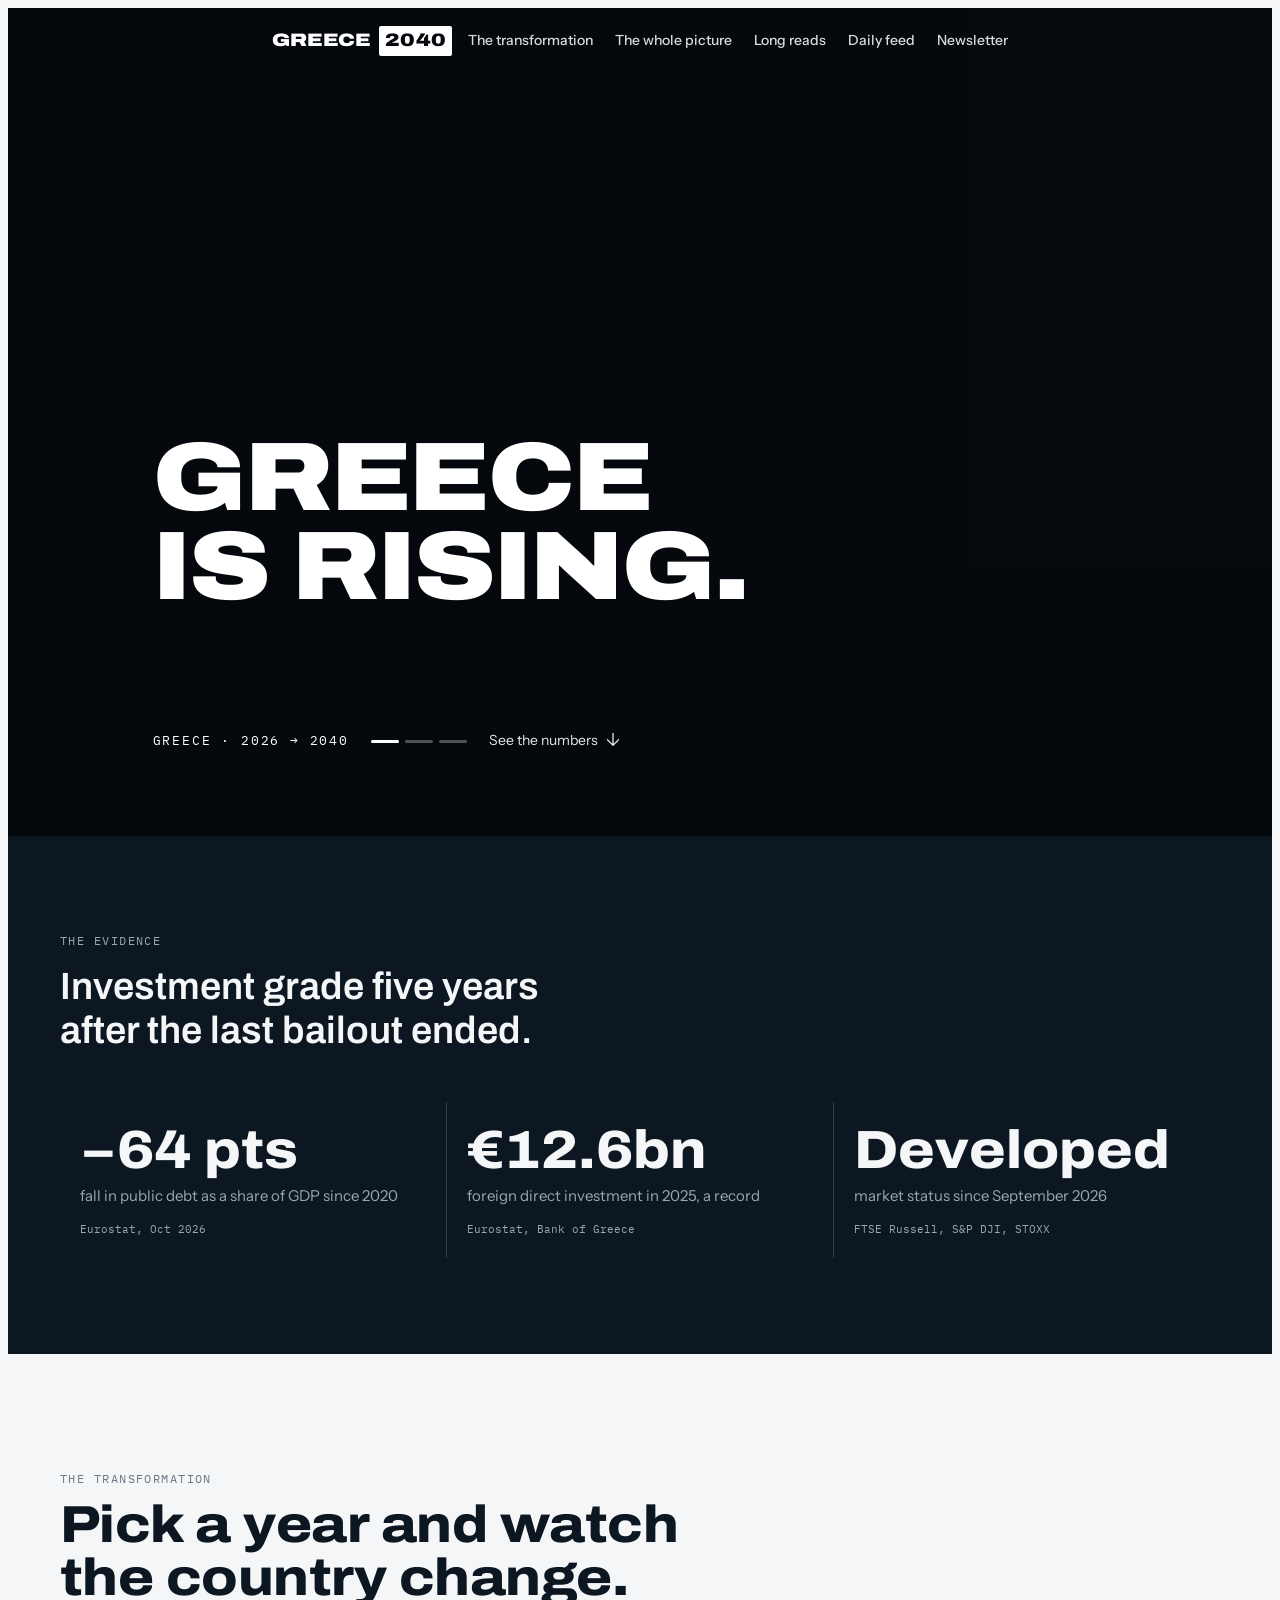
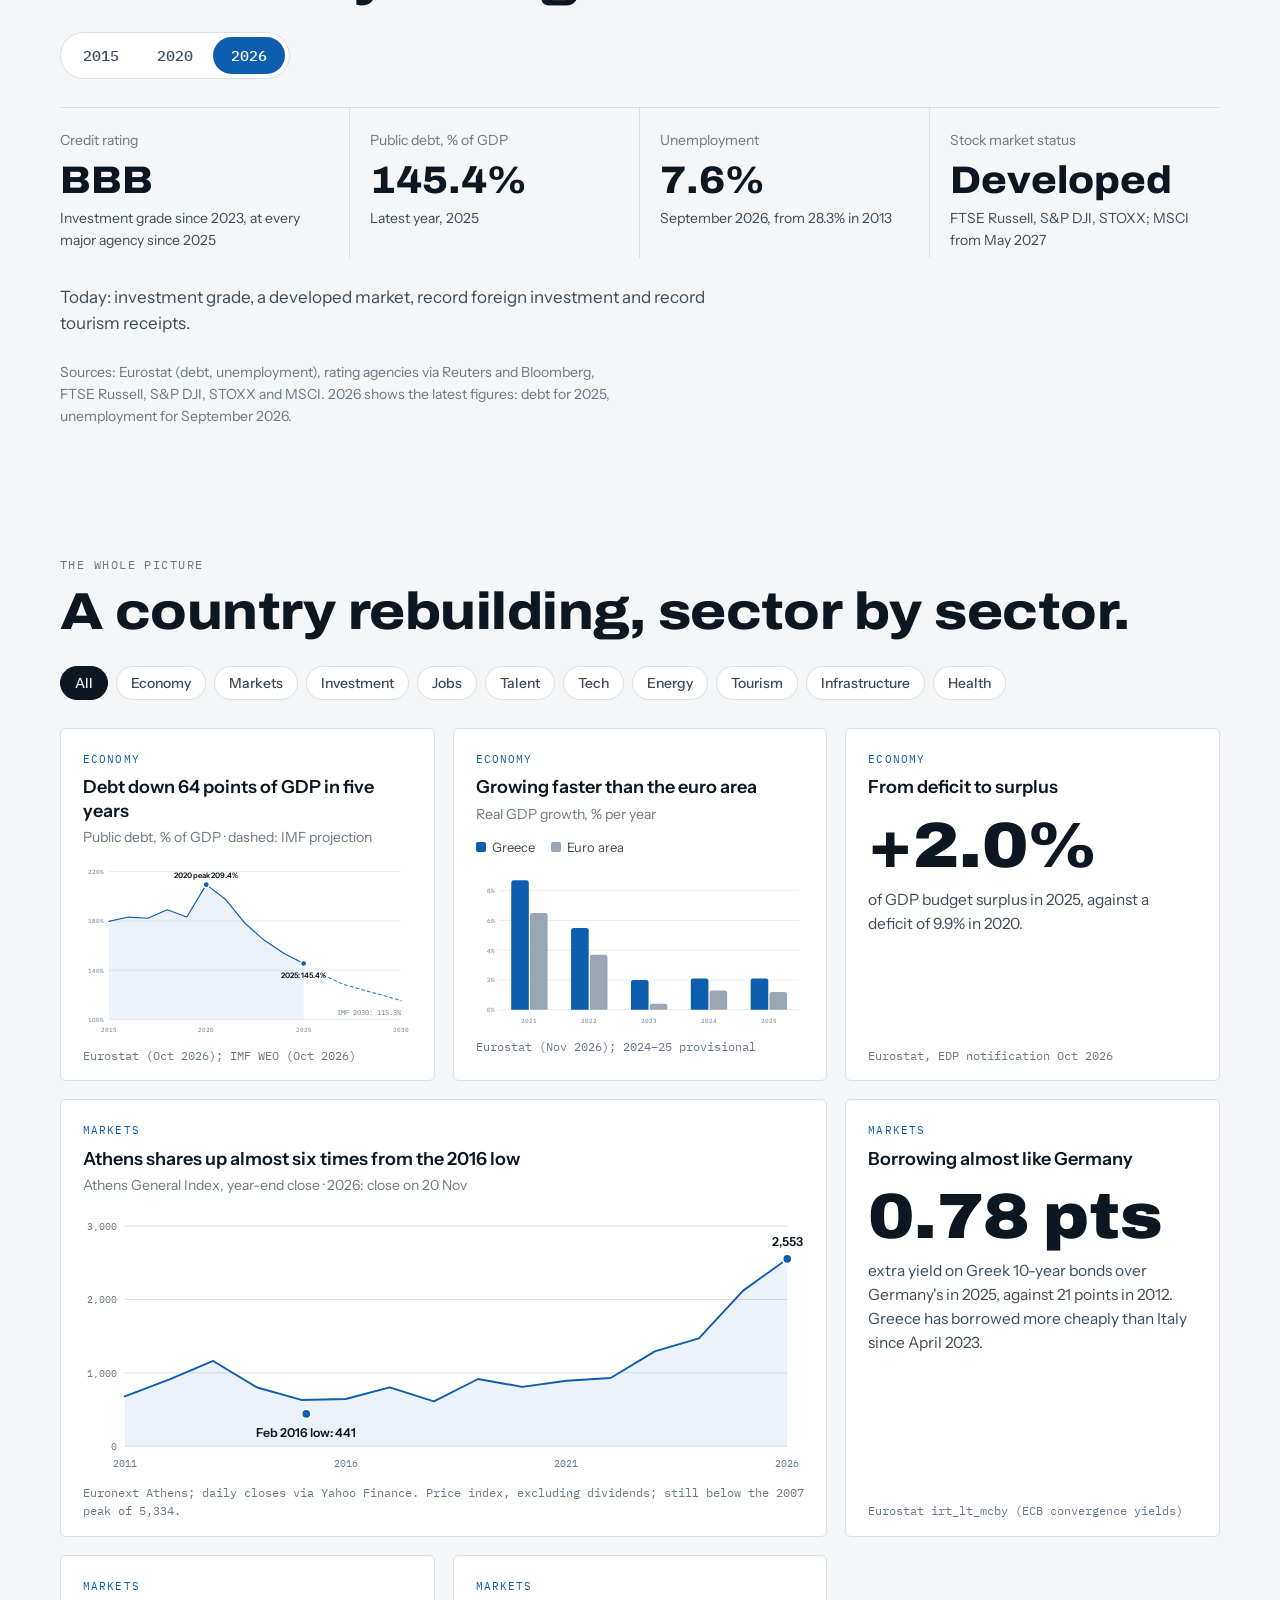
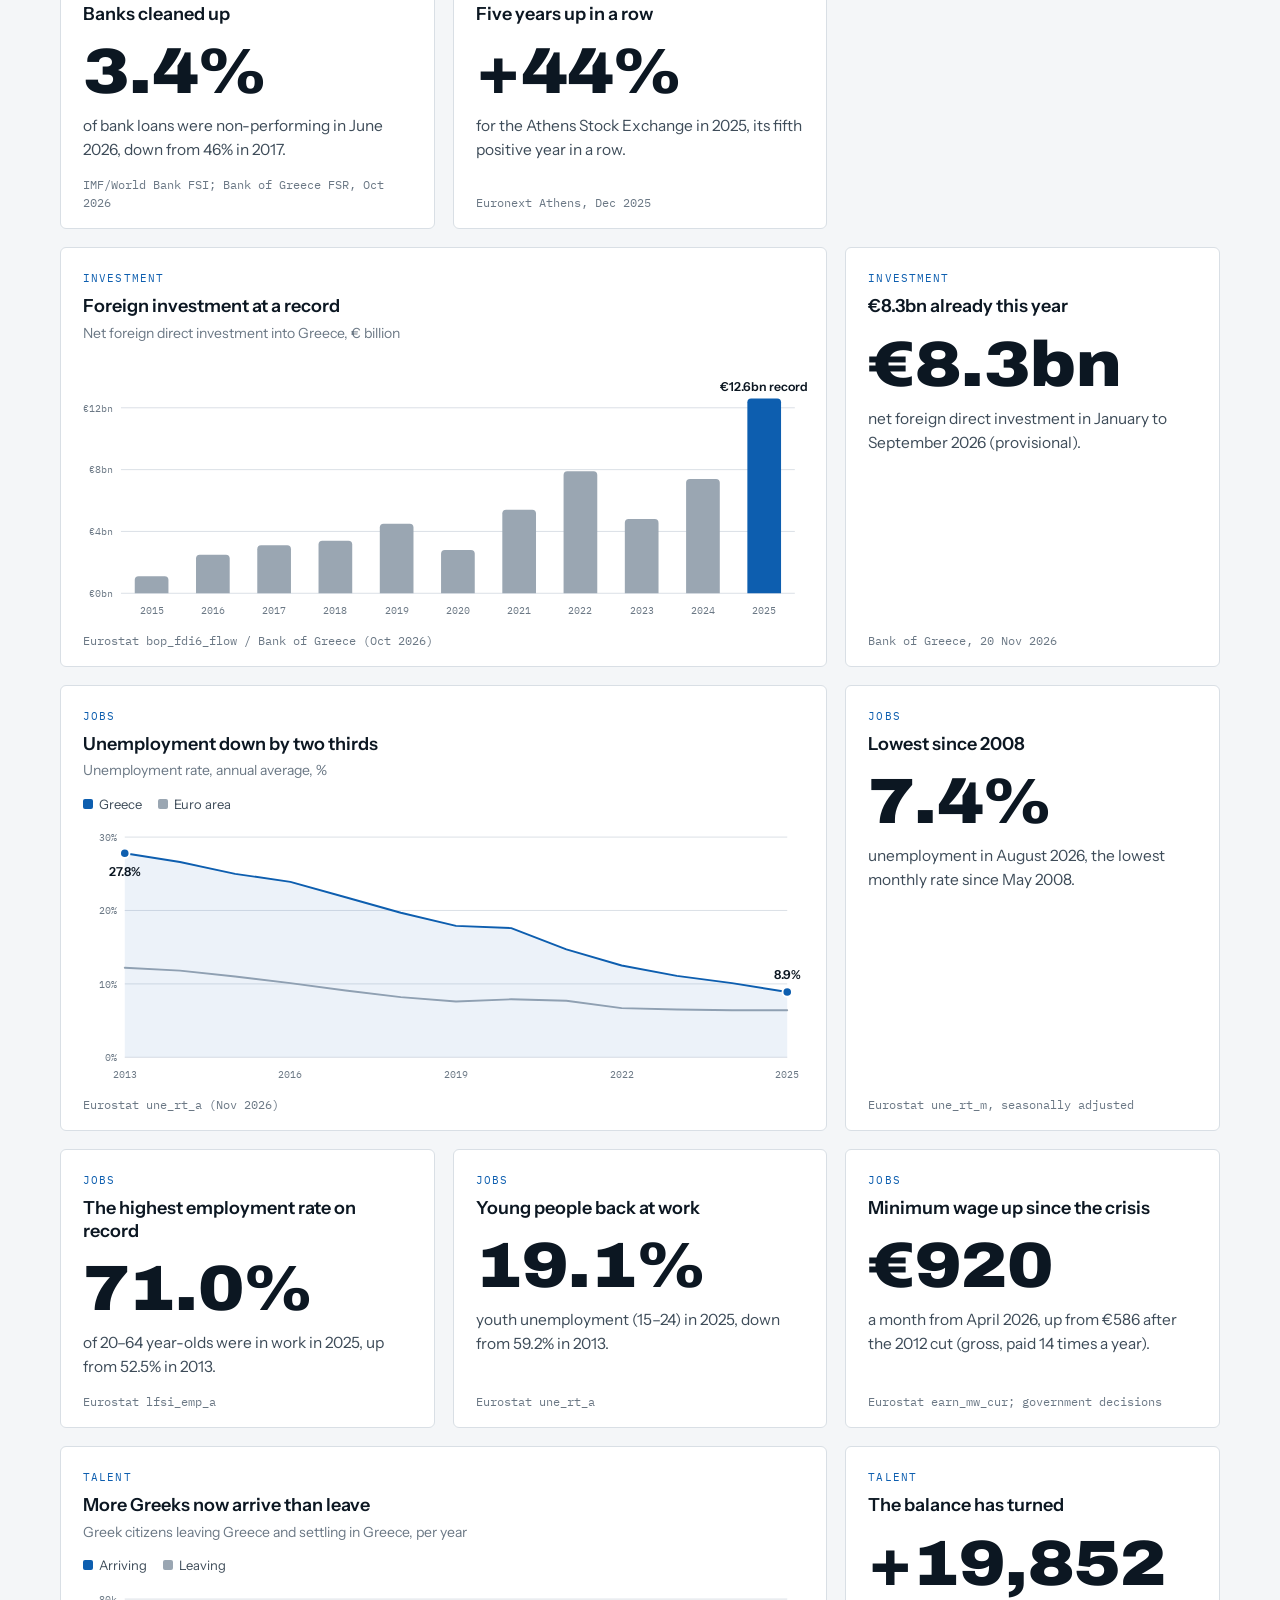
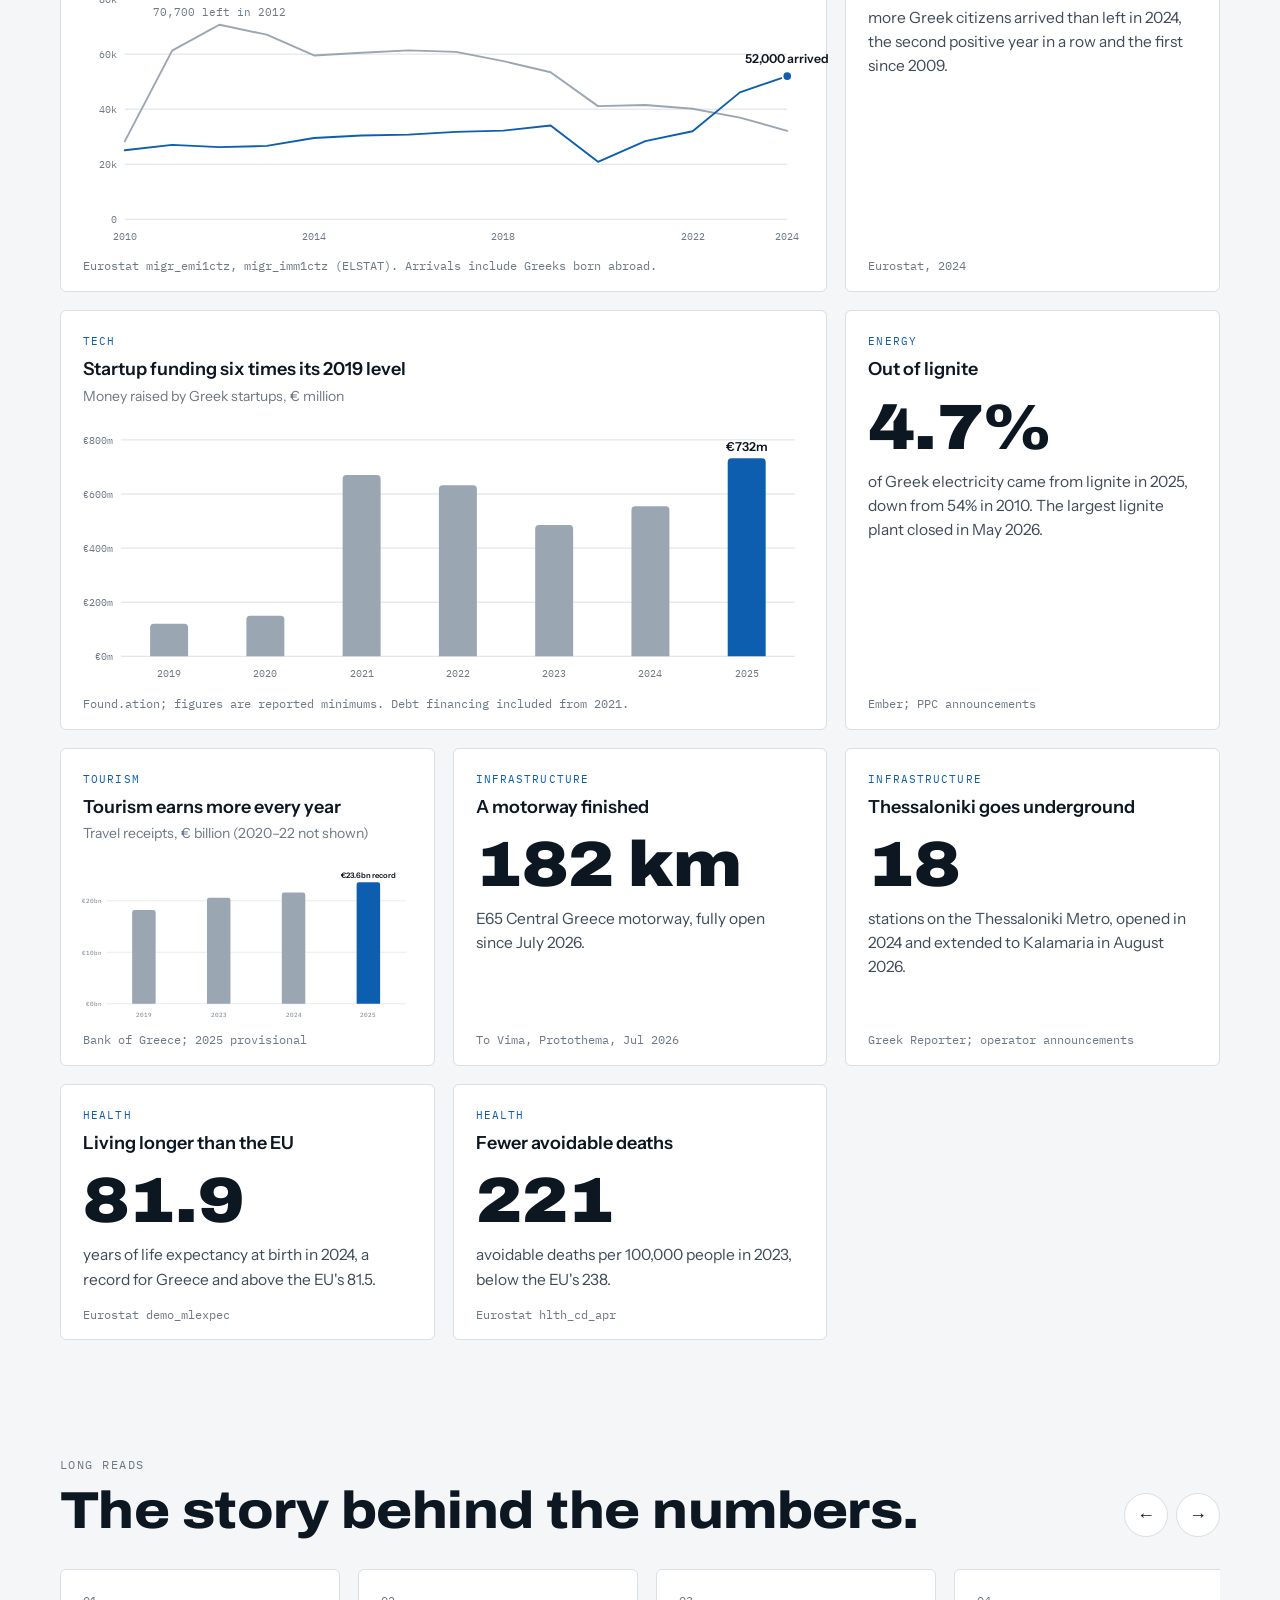
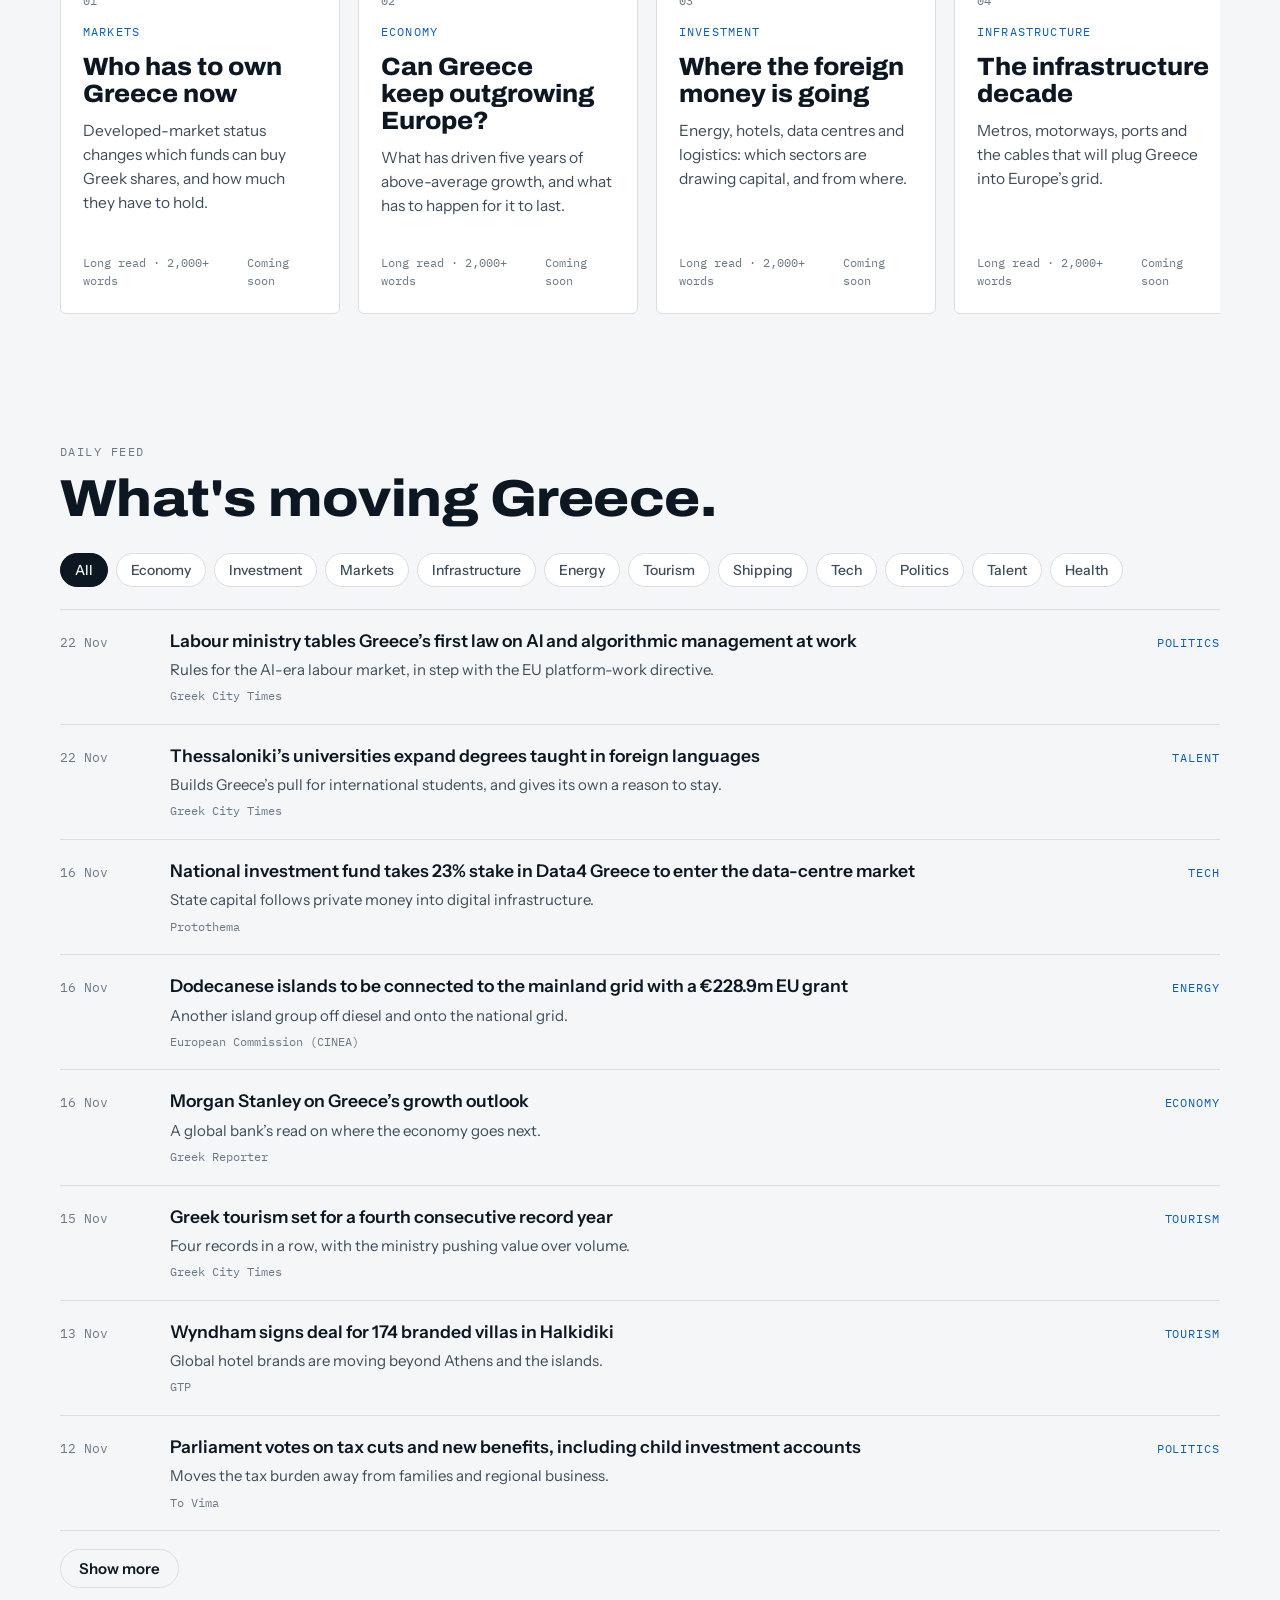
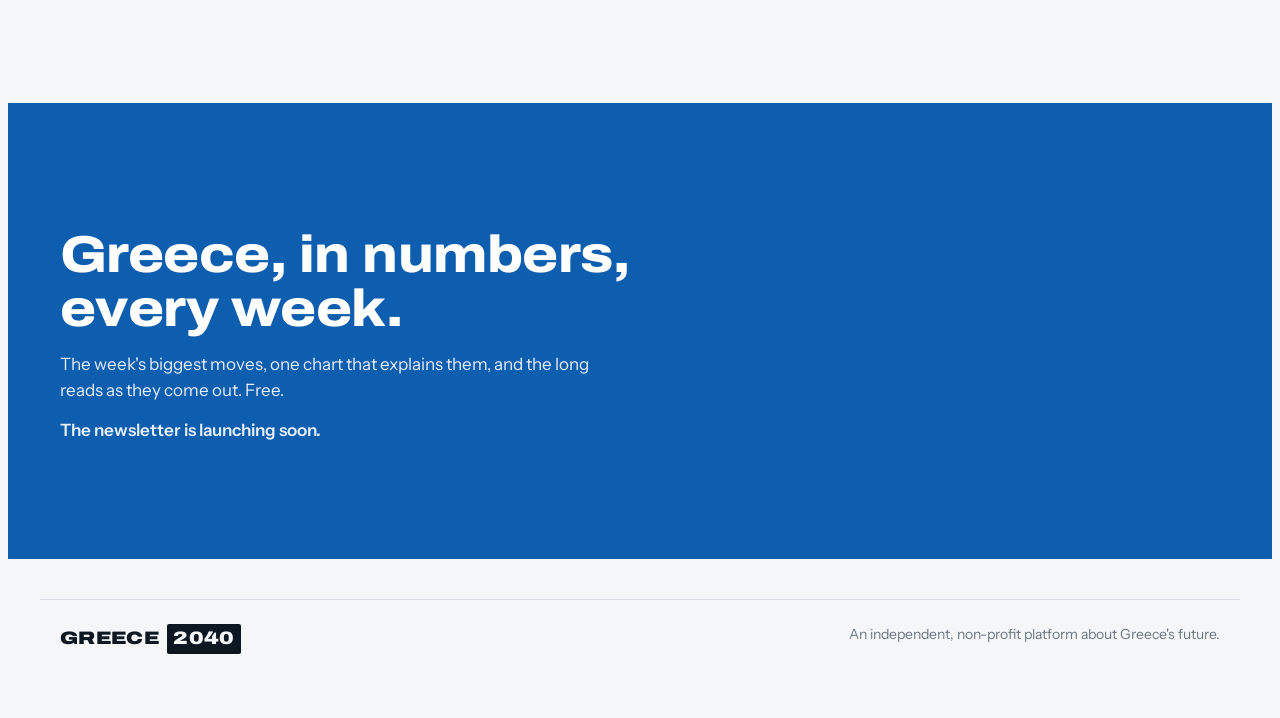
==== index.html @ 9b263b2e "Greece 2040 homepage Co-Authored-By: Claude Opus 5.5 <noreply@anthropic.com> Claude-Session: https:/" ====
<!doctype html>
<html lang="en">
<head>
<meta charset="utf-8">
<meta name="viewport" content="width=device-width, initial-scale=1, viewport-fit=cover">
<title>Greece 2040</title>
<meta name="description" content="Greece 2040 follows Greece's transformation with data: debt, growth, investment, markets, jobs, talent, tech and energy. Independent and non-profit.">
<meta property="og:title" content="Greece 2040">
<meta property="og:description" content="Greece's transformation, in numbers.">
<meta property="og:type" content="website">
<meta property="og:url" content="https://greece2040.com/">
<meta name="theme-color" content="#0C1722">
<link rel="icon" href="data:image/svg+xml,%3Csvg xmlns='http://www.w3.org/2000/svg' viewBox='0 0 64 64'%3E%3Crect width='64' height='64' rx='10' fill='%230D5EAF'/%3E%3Ctext x='32' y='44' font-family='Arial' font-weight='900' font-size='30' text-anchor='middle' fill='%23fff'%3EGR%3C/text%3E%3C/svg%3E">
<link rel="preconnect" href="https://fonts.googleapis.com">
<link rel="preconnect" href="https://fonts.gstatic.com" crossorigin>
<link rel="stylesheet" href="https://fonts.googleapis.com/css2?family=Archivo:wdth,wght@62..125,500..900&family=Instrument+Sans:wght@400;500;600&family=IBM+Plex+Mono:wght@400;500&display=swap">
</head>
<body>
<style>
/* Layout: full-bleed video statement, then the page cools down into data —
   each band gives a little more detail than the last (statement → rehook → then/now → charts → long reads → daily feed → sign-up). */
:root {
  --bg: #F4F6F8;          /* marble, cool */
  --surface: #FFFFFF;
  --ink: #0C1722;         /* night Aegean */
  --ink-2: #3E4C59;
  --muted: #6B7885;
  --rule: #D9DFE5;
  --accent: #0D5EAF;      /* the flag's blue */
  --accent-ink: #FFFFFF;
  --series-2: #9AA6B2;    /* euro area, neutral */
  --draft: #B4540A;
  --hero-ink: #FFFFFF;
  --f-display: "Archivo", "Arial Narrow", system-ui, sans-serif;
  --f-body: "Instrument Sans", system-ui, -apple-system, "Segoe UI", sans-serif;
  --f-mono: "IBM Plex Mono", ui-monospace, "SFMono-Regular", Menlo, monospace;
  --wrap: 1200px;
}
@media (prefers-color-scheme: dark) { :root:not([data-theme="light"]) {
  --bg: #0A121A; --surface: #111C26; --ink: #EEF2F5; --ink-2: #B9C3CC; --muted: #8592A0;
  --rule: #22303C; --accent: #5B9BFF; --accent-ink: #06101A; --series-2: #5D6B78; --draft: #F0A15C; color-scheme: dark; } }
:root[data-theme="dark"] {
  --bg: #0A121A; --surface: #111C26; --ink: #EEF2F5; --ink-2: #B9C3CC; --muted: #8592A0;
  --rule: #22303C; --accent: #5B9BFF; --accent-ink: #06101A; --series-2: #5D6B78; --draft: #F0A15C; color-scheme: dark; }

* { box-sizing: border-box; }
body { background: var(--bg); color: var(--ink); font-family: var(--f-body); font-size: 17px; line-height: 1.55; }
a { color: inherit; }
:focus-visible { outline: 2px solid var(--accent); outline-offset: 3px; }
.wrap { max-width: var(--wrap); margin: 0 auto; padding-left: max(20px, env(safe-area-inset-left, 0px)); padding-right: max(20px, env(safe-area-inset-right, 0px)); }
.eyebrow { font-family: var(--f-mono); font-size: 12px; letter-spacing: .12em; text-transform: uppercase; color: var(--muted); }
.draft { display: inline-block; font-family: var(--f-mono); font-size: 10.5px; letter-spacing: .08em; text-transform: uppercase; color: var(--draft); border: 1px solid currentColor; border-radius: 3px; padding: 1px 5px; vertical-align: middle; }
h2 { font-family: var(--f-display); font-stretch: 112%; font-weight: 800; font-size: clamp(30px, 4.4vw, 52px); line-height: 1.02; letter-spacing: -.01em; text-wrap: balance; margin: 10px 0 0; }
.lede { color: var(--ink-2); max-width: 62ch; font-size: 19px; margin: 18px 0 0; }
section { padding-block: clamp(64px, 9vw, 120px); }

/* ---------- Hero ---------- */
.hero { position: relative; min-height: min(92vh, 860px); display: flex; flex-direction: column; color: var(--hero-ink); background: #05090D; overflow: hidden; padding: 0; }
.hero video { position: absolute; inset: 0; width: 100%; height: 100%; object-fit: cover; }
.hero::after { content: ""; position: absolute; inset: 0; background: linear-gradient(90deg, rgba(4,8,12,.78) 0%, rgba(4,8,12,.45) 48%, rgba(4,8,12,.05) 80%), linear-gradient(0deg, rgba(4,8,12,.55), rgba(4,8,12,0) 40%); }
.topbar { position: relative; z-index: 2; display: flex; align-items: center; justify-content: space-between; gap: 16px; padding-block: max(18px, env(safe-area-inset-top, 0px)) 0; }
.mark { font-family: var(--f-display); font-weight: 900; font-stretch: 125%; font-size: 18px; letter-spacing: .02em; text-decoration: none; display: flex; align-items: baseline; gap: 8px; }
.mark b { font-weight: 900; padding: 1px 6px; background: #FFFFFF; color: #05090D; border-radius: 2px; }
.nav { display: flex; gap: 22px; font-size: 14px; font-weight: 500; }
.nav a { text-decoration: none; opacity: .85; }
.nav a:hover { opacity: 1; text-decoration: underline; text-underline-offset: 4px; }
.hero-body { position: relative; z-index: 2; margin-top: auto; padding-bottom: clamp(48px, 9vh, 96px); }
.statements { position: relative; display: grid; }
.statement { grid-area: 1 / 1; font-family: var(--f-display); font-weight: 900; font-stretch: 118%; text-transform: uppercase; font-size: clamp(42px, 7.6vw, 108px); line-height: .92; letter-spacing: -.015em; max-width: 13ch; text-wrap: balance; margin: 0; transition: opacity .6s ease, transform .6s ease; }
.statement[aria-hidden="true"] { opacity: 0; transform: translateY(14px); }
.hero-sub { margin: 26px 0 0; display: flex; flex-wrap: wrap; align-items: center; gap: 14px 22px; font-size: 16px; }
.hero-sub .year { font-family: var(--f-mono); font-size: 13px; letter-spacing: .14em; }
.progress { display: flex; gap: 6px; }
.progress i { width: 28px; height: 3px; background: rgba(255,255,255,.3); border-radius: 2px; overflow: hidden; position: relative; }
.progress i.on::after { content: ""; position: absolute; inset: 0; background: #fff; transform-origin: left; animation: fill var(--slide, 6.7s) linear forwards; }
@keyframes fill { from { transform: scaleX(0); } to { transform: scaleX(1); } }
.scroll-cue { color: #fff; font-size: 14px; text-decoration: none; display: inline-flex; gap: 8px; align-items: center; opacity: .9; }
.scroll-cue::after { content: "↓"; font-size: 18px; }

/* ---------- Rehook ---------- */
.rehook { background: var(--ink); color: var(--bg); padding-block: clamp(56px, 8vw, 96px); }
.rehook .eyebrow { color: var(--series-2); }
.rehook p.big { font-family: var(--f-display); font-stretch: 100%; font-weight: 600; font-size: clamp(24px, 3.2vw, 38px); line-height: 1.18; max-width: 30ch; margin: 14px 0 0; text-wrap: balance; }
.stats { display: grid; grid-template-columns: repeat(3, minmax(0, 1fr)); gap: 1px; background: color-mix(in srgb, var(--bg) 18%, transparent); margin-top: 48px; border-radius: 4px; overflow: hidden; }
.stat { background: var(--ink); padding: 22px 20px 20px; display: flex; flex-direction: column; gap: 6px; min-width: 0; }
.stat .n { font-family: var(--f-display); font-weight: 800; font-stretch: 110%; font-size: clamp(34px, 4.2vw, 56px); line-height: 1; font-variant-numeric: tabular-nums; }
.stat .l { color: var(--series-2); font-size: 15px; }
.stat .src { font-family: var(--f-mono); font-size: 11px; color: var(--series-2); margin-top: auto; padding-top: 8px; }

/* ---------- Then / now / 2040 ---------- */
.era-switch { display: inline-flex; margin-top: 28px; border: 1px solid var(--rule); border-radius: 999px; padding: 4px; background: var(--surface); gap: 2px; }
.era-switch button { font: 500 15px var(--f-mono); color: var(--ink-2); background: none; border: 0; padding: 9px 18px; border-radius: 999px; cursor: pointer; }
.era-switch button[aria-pressed="true"] { background: var(--accent); color: var(--accent-ink); }
.era-grid { display: grid; grid-template-columns: repeat(4, minmax(0, 1fr)); gap: 0; margin-top: 28px; border-top: 1px solid var(--rule); }
.era-cell { padding: 22px 20px 6px 0; border-right: 1px solid var(--rule); min-width: 0; }
.era-cell + .era-cell { padding-left: 20px; }
.era-cell:last-child { border-right: 0; }
.era-cell .k { font-size: 14px; color: var(--muted); }
.era-cell .v { font-family: var(--f-display); font-weight: 800; font-stretch: 108%; font-size: clamp(26px, 3vw, 40px); line-height: 1.05; margin-top: 8px; font-variant-numeric: tabular-nums; transition: opacity .25s; }
.era-cell .note { font-size: 14px; color: var(--ink-2); margin-top: 8px; }
.era-caption { margin-top: 26px; color: var(--ink-2); max-width: 62ch; }

/* ---------- Charts ---------- */
.charts { display: grid; grid-template-columns: repeat(2, minmax(0, 1fr)); gap: 24px; margin-top: 40px; }
.chart { background: var(--surface); border: 1px solid var(--rule); border-radius: 6px; padding: 22px 22px 16px; min-width: 0; position: relative; }
.chart h3 { font-family: var(--f-body); font-weight: 600; font-size: 18px; margin: 0; line-height: 1.3; }
.chart .sub { color: var(--muted); font-size: 14px; margin: 4px 0 12px; }
.chart svg { display: block; width: 100%; height: auto; overflow: visible; }
.chart .foot { display: flex; justify-content: space-between; gap: 12px; flex-wrap: wrap; font-family: var(--f-mono); font-size: 11.5px; color: var(--muted); margin-top: 10px; }
.legend { display: flex; gap: 16px; font-size: 13px; color: var(--ink-2); margin-bottom: 6px; flex-wrap: wrap; }
.legend span { display: inline-flex; align-items: center; gap: 6px; }
.legend i { width: 10px; height: 10px; border-radius: 2px; display: inline-block; }
.axis text { fill: var(--muted); font: 11px var(--f-mono); }
.grid line { stroke: var(--rule); stroke-width: 1; }
.tip { position: absolute; pointer-events: none; background: var(--ink); color: var(--bg); font: 12.5px var(--f-mono); padding: 6px 9px; border-radius: 4px; white-space: nowrap; transform: translate(-50%, -120%); }

/* ---------- Long reads carousel ---------- */
.rail-head { display: flex; align-items: end; justify-content: space-between; gap: 20px; flex-wrap: wrap; }
.rail-btns { display: flex; gap: 8px; }
.rail-btns button { width: 44px; height: 44px; border-radius: 50%; border: 1px solid var(--rule); background: var(--surface); color: var(--ink); font-size: 18px; cursor: pointer; }
.rail { display: grid; grid-auto-flow: column; grid-auto-columns: minmax(280px, 360px); gap: 18px; overflow-x: auto; scroll-snap-type: x mandatory; margin-top: 32px; padding-bottom: 14px; scrollbar-width: thin; }
.read { scroll-snap-align: start; background: var(--surface); border: 1px solid var(--rule); border-radius: 6px; padding: 22px; display: flex; flex-direction: column; gap: 12px; min-height: 300px; text-decoration: none; min-width: 0; }
.read:hover { border-color: var(--accent); }
.read .tag { font-family: var(--f-mono); font-size: 11.5px; letter-spacing: .1em; text-transform: uppercase; color: var(--accent); }
.read h3 { font-family: var(--f-display); font-stretch: 104%; font-weight: 800; font-size: 25px; line-height: 1.08; margin: 0; text-wrap: balance; }
.read p { color: var(--ink-2); font-size: 15.5px; margin: 0; }
.read .meta { margin-top: auto; font-family: var(--f-mono); font-size: 12px; color: var(--muted); display: flex; justify-content: space-between; gap: 10px; }
.read .big { font-family: var(--f-display); font-weight: 900; font-stretch: 112%; font-size: 44px; line-height: 1; color: var(--ink); }

/* ---------- Feed ---------- */
.feed-wrap { display: grid; grid-template-columns: minmax(0, 1fr); gap: 0; }
.chips { display: flex; flex-wrap: wrap; gap: 8px; margin-top: 28px; }
.chips button { font: 500 14px var(--f-body); color: var(--ink-2); background: var(--surface); border: 1px solid var(--rule); padding: 7px 14px; border-radius: 999px; cursor: pointer; }
.chips button[aria-pressed="true"] { background: var(--ink); color: var(--bg); border-color: var(--ink); }
.feed { list-style: none; padding: 0; margin: 22px 0 0; border-top: 1px solid var(--rule); }
.feed li { display: grid; grid-template-columns: 92px minmax(0, 1fr) auto; gap: 18px; align-items: baseline; padding: 18px 0; border-bottom: 1px solid var(--rule); }
.feed time { font-family: var(--f-mono); font-size: 12.5px; color: var(--muted); }
.feed a { font-weight: 600; font-size: 17.5px; text-decoration: none; line-height: 1.35; }
.feed a:hover { text-decoration: underline; text-underline-offset: 3px; }
.feed .why { display: block; color: var(--ink-2); font-size: 15px; margin-top: 4px; font-weight: 400; }
.feed .cat { font-family: var(--f-mono); font-size: 11.5px; letter-spacing: .08em; text-transform: uppercase; color: var(--accent); white-space: nowrap; }
.feed .src { font-family: var(--f-mono); font-size: 12px; color: var(--muted); display: block; margin-top: 6px; }

/* ---------- Sign-up ---------- */
.signup { background: var(--accent); color: var(--accent-ink); }
.signup h2 { max-width: 18ch; }
.signup p { max-width: 52ch; margin: 16px 0 0; opacity: .9; }
.signup form { display: flex; gap: 10px; flex-wrap: wrap; margin-top: 28px; max-width: 560px; }
.signup input { flex: 1 1 240px; min-width: 0; font: 16px var(--f-body); padding: 14px 16px; border-radius: 4px; border: 0; background: var(--surface); color: var(--ink); }
.signup button { font: 600 16px var(--f-body); padding: 14px 22px; border-radius: 4px; border: 0; background: var(--ink); color: var(--bg); cursor: pointer; }
.signup .ok { margin-top: 14px; font-weight: 600; }

footer { padding-block: 40px 56px; color: var(--muted); font-size: 14px; }
footer .row { display: flex; justify-content: space-between; gap: 20px; flex-wrap: wrap; border-top: 1px solid var(--rule); padding-top: 24px; }

@media (max-width: 860px) {
  .nav { display: none; }
  .stats { grid-template-columns: minmax(0, 1fr); }
  .era-grid { grid-template-columns: repeat(2, minmax(0, 1fr)); }
  .era-cell { padding: 18px 14px 14px 0 !important; border-right: 0; border-bottom: 1px solid var(--rule); }
  .era-cell:nth-child(odd) { border-right: 1px solid var(--rule); }
  .era-cell:nth-child(even) { padding-left: 14px !important; }
  .charts { grid-template-columns: minmax(0, 1fr); }
  .feed li { grid-template-columns: minmax(0, 1fr); gap: 6px; }
  .hero::after { background: linear-gradient(0deg, rgba(4,8,12,.85) 0%, rgba(4,8,12,.35) 60%, rgba(4,8,12,.2) 100%); }
}
@media (prefers-reduced-motion: reduce) {
  .statement { transition: none; }
  .progress i.on::after { animation: none; transform: none; }
}
</style>

<style>
/* v3 additions: dashboard of charts and stat boxes, filtered by bucket */
.dash { display: grid; grid-template-columns: repeat(3, minmax(0, 1fr)); gap: 18px; margin-top: 28px; }
.dash .chart { margin: 0; }
.dash .chart.wide { grid-column: span 2; }
.dash .chart[hidden] { display: none; }
.chart .cat { font-family: var(--f-mono); font-size: 11px; letter-spacing: .1em; text-transform: uppercase; color: var(--accent); margin-bottom: 8px; display: block; }
.kpi { display: flex; flex-direction: column; }
.kpi .kpi-n { font-family: var(--f-display); font-weight: 900; font-stretch: 110%; font-size: clamp(44px, 5vw, 64px); line-height: 1; margin: 14px 0 10px; font-variant-numeric: tabular-nums; }
.kpi p { color: var(--ink-2); font-size: 15.5px; margin: 0; }
.kpi .foot { margin-top: auto; padding-top: 14px; }
.read .num { font-family: var(--f-mono); font-size: 12px; color: var(--muted); }
.more { margin-top: 18px; font: 600 15px var(--f-body); background: none; border: 1px solid var(--rule); color: var(--ink); border-radius: 999px; padding: 9px 18px; cursor: pointer; }
.empty { padding: 22px 0; color: var(--muted); border-bottom: 1px solid var(--rule); }
@media (max-width: 1000px) { .dash { grid-template-columns: repeat(2, minmax(0, 1fr)); } }
@media (max-width: 680px) { .dash { grid-template-columns: minmax(0, 1fr); } .dash .chart.wide { grid-column: auto; } }
</style>

<!-- ============ HERO ============ -->
<header class="hero" id="top">
  <video id="heroVideo" autoplay muted loop playsinline preload="auto" aria-hidden="true"></video>
  <div class="wrap topbar">
    <a class="mark" href="#top" aria-label="Greece 2040 home">GREECE <b>2040</b></a>
    <nav class="nav" aria-label="Sections">
      <a href="#numbers">The transformation</a>
      <a href="#picture">The whole picture</a>
      <a href="#reads">Long reads</a>
      <a href="#feed">Daily feed</a>
      <a href="#signup">Newsletter</a>
    </nav>
  </div>
  <div class="wrap hero-body">
    <div class="statements" id="statements" aria-live="polite">
      <h1 class="statement">Greece is rising.</h1>
      <p class="statement" aria-hidden="true">Athens. The next global capital.</p>
      <p class="statement" aria-hidden="true">This is Greece's decade.</p>
    </div>
    <div class="hero-sub">
      <span class="year">GREECE · 2026 → 2040</span>
      <span class="progress" id="progress" aria-hidden="true"><i class="on"></i><i></i><i></i></span>
      <a class="scroll-cue" href="#rehook">See the numbers</a>
    </div>
  </div>
</header>

<!-- ============ REHOOK ============ -->
<section class="rehook" id="rehook">
  <div class="wrap">
    <div class="eyebrow">The evidence</div>
    <p class="big">Investment grade five years after the last bailout ended.</p>
    <div class="stats">
      <div class="stat"><span class="n">−64 pts</span><span class="l">fall in public debt as a share of GDP since 2020</span><span class="src">Eurostat, Oct 2026</span></div>
      <div class="stat"><span class="n">€12.6bn</span><span class="l">foreign direct investment in 2025, a record</span><span class="src">Eurostat, Bank of Greece</span></div>
      <div class="stat"><span class="n">Developed</span><span class="l">market status since September 2026</span><span class="src">FTSE Russell, S&amp;P DJI, STOXX</span></div>
    </div>
  </div>
</section>

<!-- ============ THE TRANSFORMATION ============ -->
<section id="numbers">
  <div class="wrap">
    <div class="eyebrow">The transformation</div>
    <h2>Pick a year and watch the country change.</h2>
    <div class="era-switch" role="group" aria-label="Choose a year">
      <button type="button" data-era="2015" aria-pressed="false">2015</button>
      <button type="button" data-era="2020" aria-pressed="false">2020</button>
      <button type="button" data-era="2026" aria-pressed="true">2026</button>
    </div>
    <div class="era-grid" id="eraGrid">
      <div class="era-cell"><div class="k">Credit rating</div><div class="v" data-k="rating"></div><div class="note" data-n="rating"></div></div>
      <div class="era-cell"><div class="k">Public debt, % of GDP</div><div class="v" data-k="debt"></div><div class="note" data-n="debt"></div></div>
      <div class="era-cell"><div class="k">Unemployment</div><div class="v" data-k="jobs"></div><div class="note" data-n="jobs"></div></div>
      <div class="era-cell"><div class="k">Stock market status</div><div class="v" data-k="market"></div><div class="note" data-n="market"></div></div>
    </div>
    <p class="era-caption" id="eraCaption"></p>
    <p class="era-caption" style="font-size:14px;color:var(--muted)">Sources: Eurostat (debt, unemployment), rating agencies via Reuters and Bloomberg, FTSE Russell, S&amp;P DJI, STOXX and MSCI. 2026 shows the latest figures: debt for 2025, unemployment for September 2026.</p>
  </div>
</section>

<!-- ============ THE WHOLE PICTURE ============ -->
<section id="picture" style="padding-top:0">
  <div class="wrap">
    <div class="eyebrow">The whole picture</div>
    <h2>A country rebuilding, sector by sector.</h2>
    <div class="chips" id="dashChips" role="group" aria-label="Filter the charts"></div>
    <div class="dash" id="dash">

      <figure class="chart" data-cat="Economy" id="debtChart">
        <span class="cat">Economy</span>
        <h3>Debt down 64 points of GDP in five years</h3>
        <p class="sub">Public debt, % of GDP · dashed: IMF projection</p>
        <svg viewBox="0 0 560 300" role="img" aria-label="Line chart of Greek public debt, 2015 to 2025, with the IMF projection to 2030"></svg>
        <div class="foot"><span>Eurostat (Oct 2026); IMF WEO (Oct 2026)</span></div>
      </figure>

      <figure class="chart" data-cat="Economy" id="growthChart">
        <span class="cat">Economy</span>
        <h3>Growing faster than the euro area</h3>
        <p class="sub">Real GDP growth, % per year</p>
        <div class="legend"><span><i style="background:var(--accent)"></i>Greece</span><span><i style="background:var(--series-2)"></i>Euro area</span></div>
        <svg viewBox="0 0 560 280" role="img" aria-label="Bar chart of real GDP growth, Greece against the euro area, 2021 to 2025"></svg>
        <div class="foot"><span>Eurostat (Nov 2026); 2024–25 provisional</span></div>
      </figure>

      <figure class="chart kpi" data-cat="Economy">
        <span class="cat">Economy</span>
        <h3>From deficit to surplus</h3>
        <div class="kpi-n">+2.0%</div>
        <p>of GDP budget surplus in 2025, against a deficit of 9.9% in 2020.</p>
        <div class="foot"><span>Eurostat, EDP notification Oct 2026</span></div>
      </figure>

      <figure class="chart wide" data-cat="Investment" id="fdiChart">
        <span class="cat">Investment</span>
        <h3>Foreign investment at a record</h3>
        <p class="sub">Net foreign direct investment into Greece, € billion</p>
        <svg viewBox="0 0 760 280" role="img" aria-label="Bar chart of net foreign direct investment into Greece, 2015 to 2025"></svg>
        <div class="foot"><span>Eurostat bop_fdi6_flow / Bank of Greece (Oct 2026)</span></div>
      </figure>

      <figure class="chart kpi" data-cat="Investment">
        <span class="cat">Investment</span>
        <h3>€8.3bn already this year</h3>
        <div class="kpi-n">€8.3bn</div>
        <p>net foreign direct investment in January to September 2026 (provisional).</p>
        <div class="foot"><span>Bank of Greece, 20 Nov 2026</span></div>
      </figure>

      <figure class="chart wide" data-cat="Jobs" id="jobsChart">
        <span class="cat">Jobs</span>
        <h3>Unemployment down by two thirds</h3>
        <p class="sub">Unemployment rate, annual average, %</p>
        <div class="legend"><span><i style="background:var(--accent)"></i>Greece</span><span><i style="background:var(--series-2)"></i>Euro area</span></div>
        <svg viewBox="0 0 760 280" role="img" aria-label="Line chart of the unemployment rate, Greece and the euro area, 2013 to 2025"></svg>
        <div class="foot"><span>Eurostat une_rt_a (Nov 2026)</span></div>
      </figure>

      <figure class="chart kpi" data-cat="Jobs">
        <span class="cat">Jobs</span>
        <h3>Lowest since 2008</h3>
        <div class="kpi-n">7.4%</div>
        <p>unemployment in August 2026, the lowest monthly rate since May 2008.</p>
        <div class="foot"><span>Eurostat une_rt_m, seasonally adjusted</span></div>
      </figure>

      <figure class="chart" data-cat="Tourism" id="tourismChart">
        <span class="cat">Tourism</span>
        <h3>Tourism earns more every year</h3>
        <p class="sub">Travel receipts, € billion (2020–22 not shown)</p>
        <svg viewBox="0 0 560 280" role="img" aria-label="Bar chart of travel receipts: 2019, 2023, 2024 and 2025"></svg>
        <div class="foot"><span>Bank of Greece; 2025 provisional</span></div>
      </figure>

      <figure class="chart kpi" data-cat="Infrastructure">
        <span class="cat">Infrastructure</span>
        <h3>A motorway finished</h3>
        <div class="kpi-n">182 km</div>
        <p>E65 Central Greece motorway, fully open since July 2026.</p>
        <div class="foot"><span>To Vima, Protothema, Jul 2026</span></div>
      </figure>

      <figure class="chart kpi" data-cat="Infrastructure">
        <span class="cat">Infrastructure</span>
        <h3>Thessaloniki goes underground</h3>
        <div class="kpi-n">18</div>
        <p>stations on the Thessaloniki Metro, opened in 2024 and extended to Kalamaria in August 2026.</p>
        <div class="foot"><span>Greek Reporter; operator announcements</span></div>
      </figure>

      <figure class="chart wide" data-cat="Markets" id="athexChart">
        <span class="cat">Markets</span>
        <h3>Athens shares up almost six times from the 2016 low</h3>
        <p class="sub">Athens General Index, year-end close · 2026: close on 20 Nov</p>
        <svg viewBox="0 0 760 280" role="img" aria-label="Line chart of the Athens General Index, 2011 to 2026, from a closing low of 440.88 in February 2016 to 2,552.70 in November 2026"></svg>
        <div class="foot"><span>Euronext Athens; daily closes via Yahoo Finance. Price index, excluding dividends; still below the 2007 peak of 5,334.</span></div>
      </figure>

      <figure class="chart kpi" data-cat="Markets">
        <span class="cat">Markets</span>
        <h3>Borrowing almost like Germany</h3>
        <div class="kpi-n">0.78 pts</div>
        <p>extra yield on Greek 10-year bonds over Germany's in 2025, against 21 points in 2012. Greece has borrowed more cheaply than Italy since April 2023.</p>
        <div class="foot"><span>Eurostat irt_lt_mcby (ECB convergence yields)</span></div>
      </figure>

      <figure class="chart kpi" data-cat="Markets">
        <span class="cat">Markets</span>
        <h3>Banks cleaned up</h3>
        <div class="kpi-n">3.4%</div>
        <p>of bank loans were non-performing in June 2026, down from 46% in 2017.</p>
        <div class="foot"><span>IMF/World Bank FSI; Bank of Greece FSR, Oct 2026</span></div>
      </figure>

      <figure class="chart kpi" data-cat="Energy">
        <span class="cat">Energy</span>
        <h3>Out of lignite</h3>
        <div class="kpi-n">4.7%</div>
        <p>of Greek electricity came from lignite in 2025, down from 54% in 2010. The largest lignite plant closed in May 2026.</p>
        <div class="foot"><span>Ember; PPC announcements</span></div>
      </figure>

      <figure class="chart kpi" data-cat="Jobs">
        <span class="cat">Jobs</span>
        <h3>The highest employment rate on record</h3>
        <div class="kpi-n">71.0%</div>
        <p>of 20–64 year-olds were in work in 2025, up from 52.5% in 2013.</p>
        <div class="foot"><span>Eurostat lfsi_emp_a</span></div>
      </figure>

      <figure class="chart kpi" data-cat="Markets">
        <span class="cat">Markets</span>
        <h3>Five years up in a row</h3>
        <div class="kpi-n">+44%</div>
        <p>for the Athens Stock Exchange in 2025, its fifth positive year in a row.</p>
        <div class="foot"><span>Euronext Athens, Dec 2025</span></div>
      </figure>

      <figure class="chart wide" data-cat="Talent" id="talentChart">
        <span class="cat">Talent</span>
        <h3>More Greeks now arrive than leave</h3>
        <p class="sub">Greek citizens leaving Greece and settling in Greece, per year</p>
        <div class="legend"><span><i style="background:var(--accent)"></i>Arriving</span><span><i style="background:var(--series-2)"></i>Leaving</span></div>
        <svg viewBox="0 0 760 280" role="img" aria-label="Line chart of Greek citizens leaving and arriving each year, 2010 to 2024; arrivals overtook departures in 2023"></svg>
        <div class="foot"><span>Eurostat migr_emi1ctz, migr_imm1ctz (ELSTAT). Arrivals include Greeks born abroad.</span></div>
      </figure>

      <figure class="chart kpi" data-cat="Talent">
        <span class="cat">Talent</span>
        <h3>The balance has turned</h3>
        <div class="kpi-n">+19,852</div>
        <p>more Greek citizens arrived than left in 2024, the second positive year in a row and the first since 2009.</p>
        <div class="foot"><span>Eurostat, 2024</span></div>
      </figure>

      <figure class="chart kpi" data-cat="Jobs">
        <span class="cat">Jobs</span>
        <h3>Young people back at work</h3>
        <div class="kpi-n">19.1%</div>
        <p>youth unemployment (15–24) in 2025, down from 59.2% in 2013.</p>
        <div class="foot"><span>Eurostat une_rt_a</span></div>
      </figure>

      <figure class="chart kpi" data-cat="Jobs">
        <span class="cat">Jobs</span>
        <h3>Minimum wage up since the crisis</h3>
        <div class="kpi-n">€920</div>
        <p>a month from April 2026, up from €586 after the 2012 cut (gross, paid 14 times a year).</p>
        <div class="foot"><span>Eurostat earn_mw_cur; government decisions</span></div>
      </figure>

      <figure class="chart wide" data-cat="Tech" id="techChart">
        <span class="cat">Tech</span>
        <h3>Startup funding six times its 2019 level</h3>
        <p class="sub">Money raised by Greek startups, € million</p>
        <svg viewBox="0 0 760 280" role="img" aria-label="Bar chart of money raised by Greek startups, 2019 to 2025"></svg>
        <div class="foot"><span>Found.ation; figures are reported minimums. Debt financing included from 2021.</span></div>
      </figure>

      <figure class="chart kpi" data-cat="Health">
        <span class="cat">Health</span>
        <h3>Living longer than the EU</h3>
        <div class="kpi-n">81.9</div>
        <p>years of life expectancy at birth in 2024, a record for Greece and above the EU's 81.5.</p>
        <div class="foot"><span>Eurostat demo_mlexpec</span></div>
      </figure>

      <figure class="chart kpi" data-cat="Health">
        <span class="cat">Health</span>
        <h3>Fewer avoidable deaths</h3>
        <div class="kpi-n">221</div>
        <p>avoidable deaths per 100,000 people in 2023, below the EU's 238.</p>
        <div class="foot"><span>Eurostat hlth_cd_apr</span></div>
      </figure>

    </div>
  </div>
</section>

<!-- ============ LONG READS ============ -->
<section id="reads" style="padding-top:0">
  <div class="wrap">
    <div class="rail-head">
      <div>
        <div class="eyebrow">Long reads</div>
        <h2>The story behind the numbers.</h2>
      </div>
      <div class="rail-btns"><button type="button" id="railPrev" aria-label="Previous long reads">←</button><button type="button" id="railNext" aria-label="Next long reads">→</button></div>
    </div>
    <div class="rail" id="rail" tabindex="0" aria-label="Long reads"></div>
  </div>
</section>

<!-- ============ DAILY FEED ============ -->
<section id="feed" style="padding-top:0">
  <div class="wrap">
    <div class="eyebrow">Daily feed</div>
    <h2>What's moving Greece.</h2>
    <div class="chips" id="chips" role="group" aria-label="Filter the feed"></div>
    <ul class="feed" id="feedList"></ul>
    <button type="button" class="more" id="feedMore" hidden>Show more</button>
  </div>
</section>

<!-- ============ SIGN-UP ============ -->
<section class="signup" id="signup">
  <div class="wrap">
    <h2>Greece, in numbers, every week.</h2>
    <p>The week's biggest moves, one chart that explains them, and the long reads as they come out. Free.</p>
    <p class="ok">The newsletter is launching soon.</p>
  </div>
</section>

<footer>
  <div class="wrap row">
    <span class="mark" style="color:var(--ink)">GREECE <b style="background:var(--ink);color:var(--bg)">2040</b></span>
    <span>An independent, non-profit platform about Greece's future.</span>
  </div>
</footer>

<script>
(() => {
  const reduce = matchMedia('(prefers-reduced-motion: reduce)').matches;
  const store = { get(k) { try { return localStorage.getItem(k); } catch (e) { return null; } }, set(k, v) { try { localStorage.setItem(k, v); } catch (e) {} } };

  /* Hero video: the phone cut on narrow screens. */
  const v = document.getElementById('heroVideo');
  v.src = matchMedia('(max-width: 760px)').matches ? 'hero-mobile.mp4' : 'hero.mp4';
  if (reduce) { v.removeAttribute('autoplay'); v.pause(); }

  /* Statements on a 20-second loop. */
  const lines = [...document.querySelectorAll('.statement')];
  const bars = [...document.querySelectorAll('#progress i')];
  let cur = 0;
  const show = (i) => {
    lines.forEach((el, k) => el.setAttribute('aria-hidden', k === i ? 'false' : 'true'));
    bars.forEach((b, k) => { b.classList.remove('on'); if (k === i) { void b.offsetWidth; b.classList.add('on'); } });
  };
  if (!reduce) setInterval(() => { cur = (cur + 1) % lines.length; show(cur); }, 6700);

  /* The transformation (Eurostat, agencies, index providers; 22 Nov 2026). */
  const eras = {
    2015: { rating: ['Junk', 'Below investment grade'], debt: ['179.6%', 'Third bailout signed'], jobs: ['25.0%', 'One in four out of work'], market: ['Emerging', 'Downgraded by MSCI in 2013'],
            caption: 'Summer 2015: capital controls, a referendum and a third bailout.' },
    2020: { rating: ['Junk', 'Still below investment grade'], debt: ['209.4%', 'The pandemic peak'], jobs: ['17.6%', 'Falling, slowly'], market: ['Emerging', 'Outside the big funds'],
            caption: '2020: the pandemic pushes debt to its peak while the reforms keep going.' },
    2026: { rating: ['BBB', 'Investment grade since 2023, at every major agency since 2025'], debt: ['145.4%', 'Latest year, 2025'], jobs: ['7.6%', 'September 2026, from 28.3% in 2013'], market: ['Developed', 'FTSE Russell, S&P DJI, STOXX; MSCI from May 2027'],
            caption: 'Today: investment grade, a developed market, record foreign investment and record tourism receipts.' }
  };
  const btns = [...document.querySelectorAll('.era-switch button')];
  const setEra = (y) => {
    const e = eras[y];
    btns.forEach(b => b.setAttribute('aria-pressed', b.dataset.era === y ? 'true' : 'false'));
    for (const k of ['rating', 'debt', 'jobs', 'market']) {
      document.querySelector(`[data-k="${k}"]`).textContent = e[k][0];
      document.querySelector(`[data-n="${k}"]`).textContent = e[k][1];
    }
    document.getElementById('eraCaption').textContent = e.caption;
  };
  btns.forEach(b => b.addEventListener('click', () => setEra(b.dataset.era)));
  setEra('2026');

  /* ---------- Chart helpers ---------- */
  const NS = 'http://www.w3.org/2000/svg';
  const mk = (tag, attrs, parent) => { const el = document.createElementNS(NS, tag); for (const k in attrs) el.setAttribute(k, attrs[k]); parent && parent.appendChild(el); return el; };
  const label = (svg, x, y, text, anchor = 'middle', bold = true) => { mk('text', { x, y, 'text-anchor': anchor, fill: bold ? 'var(--ink)' : 'var(--muted)', 'font-size': bold ? 13 : 12, 'font-weight': bold ? 600 : 400, 'font-family': bold ? 'var(--f-body)' : 'var(--f-mono)' }, svg).textContent = text; };
  const tipFor = (fig) => { const t = document.createElement('div'); t.className = 'tip'; t.hidden = true; fig.style.position = 'relative'; fig.appendChild(t); return t; };
  const place = (fig, tip, svg, x, y, text) => {
    const r = svg.getBoundingClientRect(), fr = fig.getBoundingClientRect(), s = r.width / svg.viewBox.baseVal.width;
    tip.textContent = text; tip.hidden = false; tip.style.left = (r.left - fr.left + x * s) + 'px'; tip.style.top = (r.top - fr.top + y * s) + 'px';
  };

  /* Line chart: series = [{data:[[x,y]], color, dash, area}], hover snaps to the first series' x values. */
  const lineChart = (id, o) => {
    const fig = document.getElementById(id), svg = fig.querySelector('svg'), tip = tipFor(fig);
    const W = svg.viewBox.baseVal.width, H = svg.viewBox.baseVal.height, L = 44, R = 18, T = 18, B = 30;
    const x = (v) => L + (v - o.x0) / (o.x1 - o.x0) * (W - L - R), y = (v) => T + (1 - (v - o.y0) / (o.y1 - o.y0)) * (H - T - B);
    const g = mk('g', { class: 'grid' }, svg), ax = mk('g', { class: 'axis' }, svg);
    o.yTicks.forEach(v => { mk('line', { x1: L, x2: W - R, y1: y(v), y2: y(v) }, g); mk('text', { x: L - 8, y: y(v) + 4, 'text-anchor': 'end' }, ax).textContent = (v >= 1000 && o.k !== false ? (v / 1000) + 'k' : v.toLocaleString('en-GB')) + o.unit; });
    o.xTicks.forEach(v => mk('text', { x: x(v), y: H - 8, 'text-anchor': 'middle' }, ax).textContent = v);
    const path = (d) => d.map(([a, b], i) => (i ? 'L' : 'M') + x(a).toFixed(1) + ' ' + y(b).toFixed(1)).join(' ');
    o.series.slice().reverse().forEach(s => {
      if (s.area) mk('path', { d: path(s.data) + ` L${x(s.data[s.data.length - 1][0])} ${y(o.y0)} L${x(s.data[0][0])} ${y(o.y0)} Z`, fill: s.color, 'fill-opacity': '.08' }, svg);
      mk('path', { d: path(s.data), fill: 'none', stroke: s.color, 'stroke-width': 2, 'stroke-linejoin': 'round', 'stroke-linecap': 'round', ...(s.dash ? { 'stroke-dasharray': '5 5', opacity: .75 } : {}) }, svg);
    });
    (o.marks || []).forEach(([a, b, text, dy]) => { mk('circle', { cx: x(a), cy: y(b), r: 5, fill: o.series[0].color, stroke: 'var(--surface)', 'stroke-width': 2 }, svg); label(svg, x(a), y(b) + dy, text); });
    (o.notes || []).forEach(([a, b, text, anchor]) => label(svg, x(a), y(b), text, anchor, false));
    const pts = o.series.filter(s => !s.noHover).flatMap(s => s.data.map(p => [...p, s.name]));
    const cross = mk('line', { y1: T, y2: H - B, stroke: 'var(--muted)', 'stroke-dasharray': '3 3', opacity: 0 }, svg);
    const hit = mk('rect', { x: L, y: T, width: W - L - R, height: H - T - B, fill: 'transparent' }, svg);
    const move = (ev) => {
      const r = svg.getBoundingClientRect(), px = (ev.clientX - r.left) / r.width * W, py = (ev.clientY - r.top) / r.height * H;
      const xv = Math.round(o.x0 + (px - L) / (W - L - R) * (o.x1 - o.x0));
      const at = pts.filter(p => p[0] === xv); if (!at.length) return;
      const best = at.reduce((m, p) => Math.abs(y(p[1]) - py) < Math.abs(y(m[1]) - py) ? p : m);
      cross.setAttribute('x1', x(xv)); cross.setAttribute('x2', x(xv)); cross.setAttribute('opacity', 1);
      place(fig, tip, svg, x(xv), y(best[1]), o.tip(best));
    };
    hit.addEventListener('pointermove', move); hit.addEventListener('pointerdown', move);
    hit.addEventListener('pointerleave', () => { tip.hidden = true; cross.setAttribute('opacity', 0); });
  };

  /* Bar chart: data = [[label, a, b?]]; one or two series. */
  const barChart = (id, o) => {
    const fig = document.getElementById(id), svg = fig.querySelector('svg'), tip = tipFor(fig);
    const W = svg.viewBox.baseVal.width, H = svg.viewBox.baseVal.height, L = 40, R = 10, T = 22, B = 30;
    const y = (v) => T + (1 - v / o.max) * (H - T - B);
    const g = mk('g', { class: 'grid' }, svg), ax = mk('g', { class: 'axis' }, svg);
    o.ticks.forEach(v => { mk('line', { x1: L, x2: W - R, y1: y(v), y2: y(v) }, g); mk('text', { x: L - 8, y: y(v) + 4, 'text-anchor': 'end' }, ax).textContent = o.fmt(v); });
    const two = o.data[0].length > 2, band = (W - L - R) / o.data.length, bw = Math.min(two ? 30 : 40, band * (two ? .3 : .55));
    const bar = (cx, v, fill, text) => {
      const top = y(v), h = y(0) - top, r = Math.min(4, h);
      mk('path', { d: `M${cx - bw / 2} ${y(0)} V${top + r} Q${cx - bw / 2} ${top} ${cx - bw / 2 + r} ${top} H${cx + bw / 2 - r} Q${cx + bw / 2} ${top} ${cx + bw / 2} ${top + r} V${y(0)} Z`, fill }, svg);
      const hit = mk('rect', { x: cx - Math.max(bw, 20) / 2 - 4, y: T, width: Math.max(bw, 20) + 8, height: H - T - B, fill: 'transparent' }, svg);
      const on = () => place(fig, tip, svg, cx, top, text); hit.addEventListener('pointerenter', on); hit.addEventListener('pointerdown', on);
      hit.addEventListener('pointerleave', () => tip.hidden = true);
    };
    o.data.forEach((d, i) => {
      const cx = L + band * (i + .5);
      if (two) { bar(cx - bw / 2 - 1, d[1], 'var(--accent)', d[0] + ' ' + o.names[0] + ': ' + o.fmt(d[1])); bar(cx + bw / 2 + 1, d[2], 'var(--series-2)', d[0] + ' ' + o.names[1] + ': ' + o.fmt(d[2])); }
      else bar(cx, d[1], i === o.data.length - 1 || !o.highlightLast ? 'var(--accent)' : 'var(--series-2)', d[0] + ': ' + o.fmt(d[1]));
      mk('text', { x: cx, y: H - 8, 'text-anchor': 'middle' }, ax).textContent = d[0];
    });
    if (o.lastLabel) { const d = o.data[o.data.length - 1]; label(svg, L + band * (o.data.length - .5), y(d[1]) - 8, o.lastLabel); }
  };

  /* ---------- Charts (verified series, 22 Nov 2026) ---------- */
  lineChart('debtChart', {
    x0: 2015, x1: 2030, y0: 100, y1: 220, yTicks: [100, 140, 180, 220], xTicks: [2015, 2020, 2025, 2030], unit: '%',
    series: [
      { name: 'Actual', color: 'var(--accent)', area: true, data: [[2015,179.6],[2016,183.1],[2017,182.1],[2018,189.0],[2019,183.2],[2020,209.4],[2021,197.3],[2022,177.8],[2023,164.0],[2024,153.5],[2025,145.4]] },
      { name: 'IMF projection', color: 'var(--accent)', dash: true, data: [[2026,136.0],[2027,128.7],[2028,124.1],[2029,119.9],[2030,115.3]] }
    ],
    marks: [[2020, 209.4, '2020 peak 209.4%', -12], [2025, 145.4, '2025: 145.4%', 24]],
    notes: [[2030, 104, 'IMF 2030: 115.3%', 'end']],
    tip: (p) => p[0] + ': ' + p[1] + '% of GDP' + (p[2] === 'IMF projection' ? ' (IMF projection)' : '')
  });
  barChart('growthChart', { names: ['Greece', 'Euro area'], max: 9, ticks: [0, 2, 4, 6, 8], fmt: (v) => v + '%',
    data: [[2021, 8.7, 6.5], [2022, 5.5, 3.7], [2023, 2.0, 0.4], [2024, 2.1, 1.3], [2025, 2.1, 1.2]] });
  barChart('fdiChart', { max: 14, ticks: [0, 4, 8, 12], fmt: (v) => '€' + v + 'bn', highlightLast: true, lastLabel: '€12.6bn record',
    data: [[2015, 1.1], [2016, 2.5], [2017, 3.1], [2018, 3.4], [2019, 4.5], [2020, 2.8], [2021, 5.4], [2022, 7.9], [2023, 4.8], [2024, 7.4], [2025, 12.6]] });
  lineChart('jobsChart', {
    x0: 2013, x1: 2025, y0: 0, y1: 30, yTicks: [0, 10, 20, 30], xTicks: [2013, 2016, 2019, 2022, 2025], unit: '%',
    series: [
      { name: 'Greece', color: 'var(--accent)', area: true, data: [[2013,27.8],[2014,26.6],[2015,25.0],[2016,23.9],[2017,21.8],[2018,19.7],[2019,17.9],[2020,17.6],[2021,14.7],[2022,12.5],[2023,11.1],[2024,10.1],[2025,8.9]] },
      { name: 'Euro area', color: 'var(--series-2)', data: [[2013,12.2],[2014,11.8],[2015,11.0],[2016,10.1],[2017,9.1],[2018,8.2],[2019,7.6],[2020,7.9],[2021,7.7],[2022,6.7],[2023,6.5],[2024,6.4],[2025,6.4]] }
    ],
    marks: [[2013, 27.8, '27.8%', 24], [2025, 8.9, '8.9%', -14]],
    tip: (p) => p[0] + ' ' + p[2] + ': ' + p[1] + '%'
  });
  lineChart('athexChart', {
    k: false, x0: 2011, x1: 2026, y0: 0, y1: 3000, yTicks: [0, 1000, 2000, 3000], xTicks: [2011, 2016, 2021, 2026], unit: '',
    series: [
      { name: 'Index', color: 'var(--accent)', area: true, data: [[2011,680.42],[2012,907.90],[2013,1162.68],[2014,799.94],[2015,631.35],[2016,643.64],[2017,802.37],[2018,613.30],[2019,916.67],[2020,808.99],[2021,893.34],[2022,929.79],[2023,1293.14],[2024,1469.67],[2025,2120.71],[2026,2552.70]] },
      { name: 'Low', color: 'var(--accent)', noHover: true, data: [] }
    ],
    marks: [[2015.11, 440.88, 'Feb 2016 low: 441', 24], [2026, 2552.70, '2,553', -14]],
    tip: (p) => (p[0] === 2026 ? '20 Nov 2026' : 'End ' + p[0]) + ': ' + p[1].toLocaleString('en-GB', { maximumFractionDigits: 0 })
  });
  lineChart('talentChart', {
    x0: 2010, x1: 2024, y0: 0, y1: 80000, yTicks: [0, 20000, 40000, 60000, 80000], xTicks: [2010, 2014, 2018, 2022, 2024], unit: '',
    series: [
      { name: 'Arriving', color: 'var(--accent)', data: [[2010,25078],[2011,27043],[2012,26194],[2013,26644],[2014,29503],[2015,30460],[2016,30747],[2017,31743],[2018,32199],[2019,34074],[2020,20864],[2021,28392],[2022,32017],[2023,46091],[2024,51993]] },
      { name: 'Leaving', color: 'var(--series-2)', data: [[2010,28301],[2011,61268],[2012,70696],[2013,67057],[2014,59525],[2015,60516],[2016,61368],[2017,60816],[2018,57495],[2019,53415],[2020,41111],[2021,41505],[2022,40151],[2023,36931],[2024,32141]] }
    ],
    marks: [[2024, 51993, '52,000 arrived', -14]],
    notes: [[2012, 74000, '70,700 left in 2012', 'middle']],
    tip: (p) => p[0] + ' ' + p[2].toLowerCase() + ': ' + p[1].toLocaleString('en-GB')
  });
  barChart('techChart', { max: 800, ticks: [0, 200, 400, 600, 800], fmt: (v) => '€' + v + 'm', highlightLast: true, lastLabel: '€732m',
    data: [[2019, 120], [2020, 150], [2021, 670], [2022, 632], [2023, 485], [2024, 555], [2025, 732]] });
  barChart('tourismChart', { max: 26, ticks: [0, 10, 20], fmt: (v) => '€' + v + 'bn', highlightLast: true, lastLabel: '€23.6bn record',
    data: [[2019, 18.2], [2023, 20.6], [2024, 21.6], [2025, 23.6]] });

  /* Dashboard filter by bucket. */
  const ORDER = ['Economy', 'Markets', 'Investment', 'Jobs', 'Talent', 'Tech', 'Energy', 'Tourism', 'Infrastructure', 'Health'];
  const dash = document.getElementById('dash');
  const cards = [...dash.querySelectorAll(':scope > .chart')].sort((a, b) => ORDER.indexOf(a.dataset.cat) - ORDER.indexOf(b.dataset.cat));
  cards.forEach(c => dash.appendChild(c));
  const dcats = ['All', ...new Set(cards.map(c => c.dataset.cat))];
  const dchips = document.getElementById('dashChips');
  let dActive = store.get('g2040-dash'); if (!dcats.includes(dActive)) dActive = 'All';
  const renderDash = () => {
    dchips.innerHTML = '';
    dcats.forEach(c => { const b = document.createElement('button'); b.type = 'button'; b.textContent = c; b.setAttribute('aria-pressed', c === dActive); b.onclick = () => { dActive = c; store.set('g2040-dash', c); renderDash(); }; dchips.appendChild(b); });
    cards.forEach(c => c.hidden = !(dActive === 'All' || c.dataset.cat === dActive));
  };
  renderDash();

  /* ---------- Long reads: one per bucket ---------- */
  const reads = [
    ['Markets', 'Who has to own Greece now', 'Developed-market status changes which funds can buy Greek shares, and how much they have to hold.'],
    ['Economy', 'Can Greece keep outgrowing Europe?', 'What has driven five years of above-average growth, and what has to happen for it to last.'],
    ['Investment', 'Where the foreign money is going', 'Energy, hotels, data centres and logistics: which sectors are drawing capital, and from where.'],
    ['Infrastructure', 'The infrastructure decade', 'Metros, motorways, ports and the cables that will plug Greece into Europe’s grid.'],
    ['Energy', 'From energy importer to regional hub', 'Sun, wind and interconnectors: why Greece sits at the centre of Europe’s new energy map.'],
    ['Tourism', 'Tourism grows up', 'A longer season and a shift from counting arrivals to the value each visitor leaves.'],
    ['Shipping', 'The world’s biggest fleet', 'Greek owners control more of the world’s shipping than any other nation. What that means at home.'],
    ['Tech', 'Greece’s tech scene comes of age', 'From the first big exits to the cloud regions being built near Athens.'],
    ['Talent', 'The generation that left, and the ones coming back', 'Hundreds of thousands left during the crisis. Who is returning, and what brings them home.'],
    ['Health', 'Rebuilding Greek healthcare', 'Hospital upgrades, digital health records and what is still to fix.'],
    ['Politics', 'The reforms behind the recovery', 'The laws and decisions that rebuilt trust, and the ones still waiting.'],
    ['Cities', 'Athens, the next global capital?', 'Ellinikon, new arrivals and a city that is changing fast. The case, and what stands in the way.'],
    ['Regions', 'Beyond Athens', 'Thessaloniki, Crete, Halkidiki and the regions where the next wave of investment is landing.']
  ];
  const rail = document.getElementById('rail');
  reads.forEach(([tag, title, text], i) => {
    const a = document.createElement('a'); a.className = 'read'; a.href = '#reads';
    a.innerHTML = '<span class="num"></span><span class="tag"></span><h3></h3><p></p><span class="meta"><span>Long read · 2,000+ words</span><span>Coming soon</span></span>';
    a.querySelector('.num').textContent = String(i + 1).padStart(2, '0');
    a.querySelector('.tag').textContent = tag; a.querySelector('h3').textContent = title; a.querySelector('p').textContent = text;
    rail.appendChild(a);
  });
  const step = () => rail.querySelector('.read').getBoundingClientRect().width + 18;
  document.getElementById('railPrev').onclick = () => rail.scrollBy({ left: -step(), behavior: reduce ? 'auto' : 'smooth' });
  document.getElementById('railNext').onclick = () => rail.scrollBy({ left: step(), behavior: reduce ? 'auto' : 'smooth' });

  /* ---------- Daily feed: newest first, filter by bucket ---------- */
  const CATS = ['Economy', 'Investment', 'Markets', 'Infrastructure', 'Energy', 'Tourism', 'Shipping', 'Tech', 'Politics', 'Talent', 'Health'];
  const feed = [
    { d: '22 Nov', cat: 'Politics', t: 'Labour ministry tables Greece’s first law on AI and algorithmic management at work', why: 'Rules for the AI-era labour market, in step with the EU platform-work directive.', src: 'Greek City Times', url: 'https://greekcitytimes.com/2026/11/22/ai-labour-bill/' },
    { d: '22 Nov', cat: 'Talent', t: 'Thessaloniki’s universities expand degrees taught in foreign languages', why: 'Builds Greece’s pull for international students, and gives its own a reason to stay.', src: 'Greek City Times', url: 'https://greekcitytimes.com/2026/11/22/greek-universities-expand-foreign-language-degrees/' },
    { d: '16 Nov', cat: 'Tech', t: 'National investment fund takes 23% stake in Data4 Greece to enter the data-centre market', why: 'State capital follows private money into digital infrastructure.', src: 'Protothema', url: 'https://en.protothema.gr/2026/11/16/national-investment-fund-takes-23-stake-in-data4-greece-to-enter-data-centre-market/' },
    { d: '16 Nov', cat: 'Energy', t: 'Dodecanese islands to be connected to the mainland grid with a €228.9m EU grant', why: 'Another island group off diesel and onto the national grid.', src: 'European Commission (CINEA)', url: 'https://cinea.ec.europa.eu/news-events/news/greek-dodecanese-islands-will-be-connected-mainland-grid-thanks-eur2289-million-eu-grant-2026-11-16_en' },
    { d: '16 Nov', cat: 'Economy', t: 'Morgan Stanley on Greece’s growth outlook', why: 'A global bank’s read on where the economy goes next.', src: 'Greek Reporter', url: 'https://greekreporter.com/2026/11/16/greece-economic-growth-morgan-stanley/' },
    { d: '15 Nov', cat: 'Tourism', t: 'Greek tourism set for a fourth consecutive record year', why: 'Four records in a row, with the ministry pushing value over volume.', src: 'Greek City Times', url: 'https://greekcitytimes.com/2026/11/15/greek-tourism-set-for-fourth-consecutive-record-year/' },
    { d: '13 Nov', cat: 'Tourism', t: 'Wyndham signs deal for 174 branded villas in Halkidiki', why: 'Global hotel brands are moving beyond Athens and the islands.', src: 'GTP', url: 'https://news.gtp.gr/2026/11/13/wyndham-signs-deal-for-174-branded-villas-in-halkidiki/' },
    { d: '12 Nov', cat: 'Politics', t: 'Parliament votes on tax cuts and new benefits, including child investment accounts', why: 'Moves the tax burden away from families and regional business.', src: 'To Vima', url: 'https://www.tovima.com/politics/greece-parliament-to-vote-on-tax-cuts-and-new-benefits' },
    { d: '9 Nov', cat: 'Tech', t: 'Greece commits €120m to the European Tech Champions Initiative', why: 'More late-stage growth capital within reach of Greek scale-ups.', src: 'Sofokleous10', url: 'https://sofokleous10.gr/2026/11/09/greece-commits-e120-million-to-european-drive-to-create-global-technology-champions/' },
    { d: 'Nov', cat: 'Shipping', t: 'Greek shipowners lead the second-hand market with $6.6bn of investment', why: 'The world’s largest merchant fleet keeps buying.', src: 'Naftemporiki', url: 'https://www.naftemporiki.gr/english/2189775/greek-shipowners-lead-the-secondhand-market-with-6-6-billion-in-investments/' },
    { d: 'Nov', cat: 'Markets', t: 'Athens Stock Exchange heads for a 20-year high in new listings', why: 'Companies are choosing Athens to raise money again.', src: 'Naftemporiki', url: 'https://www.naftemporiki.gr/english/2186857/athens-stock-exchange-poised-for-20-year-high-in-new-listings/' },
    { d: 'Nov', cat: 'Investment', t: 'EY Attractiveness Survey: Greece 2026', why: 'What foreign investors say about Greece this year.', src: 'EY', url: 'https://www.ey.com/en_gr/foreign-direct-investment-surveys/ey-attractiveness-survey-greece-2026' },
    { d: '5 Oct', cat: 'Politics', t: 'Draft 2027 budget sees debt falling to 128.8% of GDP', why: 'The debt path is the backbone of Greece’s investment grade.', src: 'Cyprus Mail', url: 'https://cyprus-mail.com/2026/10/05/greece-projects-faster-2027-growth-steeper-debt-ratio-decline' }
  ];
  const PAGE = 8;
  const chips = document.getElementById('chips'), list = document.getElementById('feedList'), more = document.getElementById('feedMore');
  let active = store.get('g2040-cat'); if (![ 'All', ...CATS ].includes(active)) active = 'All';
  let shown = PAGE;
  const renderFeed = () => {
    chips.innerHTML = '';
    ['All', ...CATS].forEach(c => { const b = document.createElement('button'); b.type = 'button'; b.textContent = c; b.setAttribute('aria-pressed', c === active); b.onclick = () => { active = c; shown = PAGE; store.set('g2040-cat', c); renderFeed(); }; chips.appendChild(b); });
    list.innerHTML = '';
    const items = feed.filter(f => active === 'All' || f.cat === active);
    if (!items.length) { const li = document.createElement('li'); li.className = 'empty'; li.style.display = 'block'; li.textContent = 'No ' + active.toLowerCase() + ' stories yet.'; list.appendChild(li); }
    items.slice(0, shown).forEach(f => {
      const li = document.createElement('li');
      const t = document.createElement('time'); t.textContent = f.d;
      const body = document.createElement('div');
      const a = document.createElement('a'); a.href = f.url; a.target = '_blank'; a.rel = 'noopener'; a.textContent = f.t;
      const why = document.createElement('span'); why.className = 'why'; why.textContent = f.why;
      const src = document.createElement('span'); src.className = 'src'; src.textContent = f.src;
      body.append(a, why, src);
      const cat = document.createElement('span'); cat.className = 'cat'; cat.textContent = f.cat;
      li.append(t, body, cat); list.appendChild(li);
    });
    more.hidden = items.length <= shown;
  };
  more.onclick = () => { shown += PAGE; renderFeed(); };
  renderFeed();

  /* Sign-up (not connected yet) */

})();
</script>
</body>
</html>
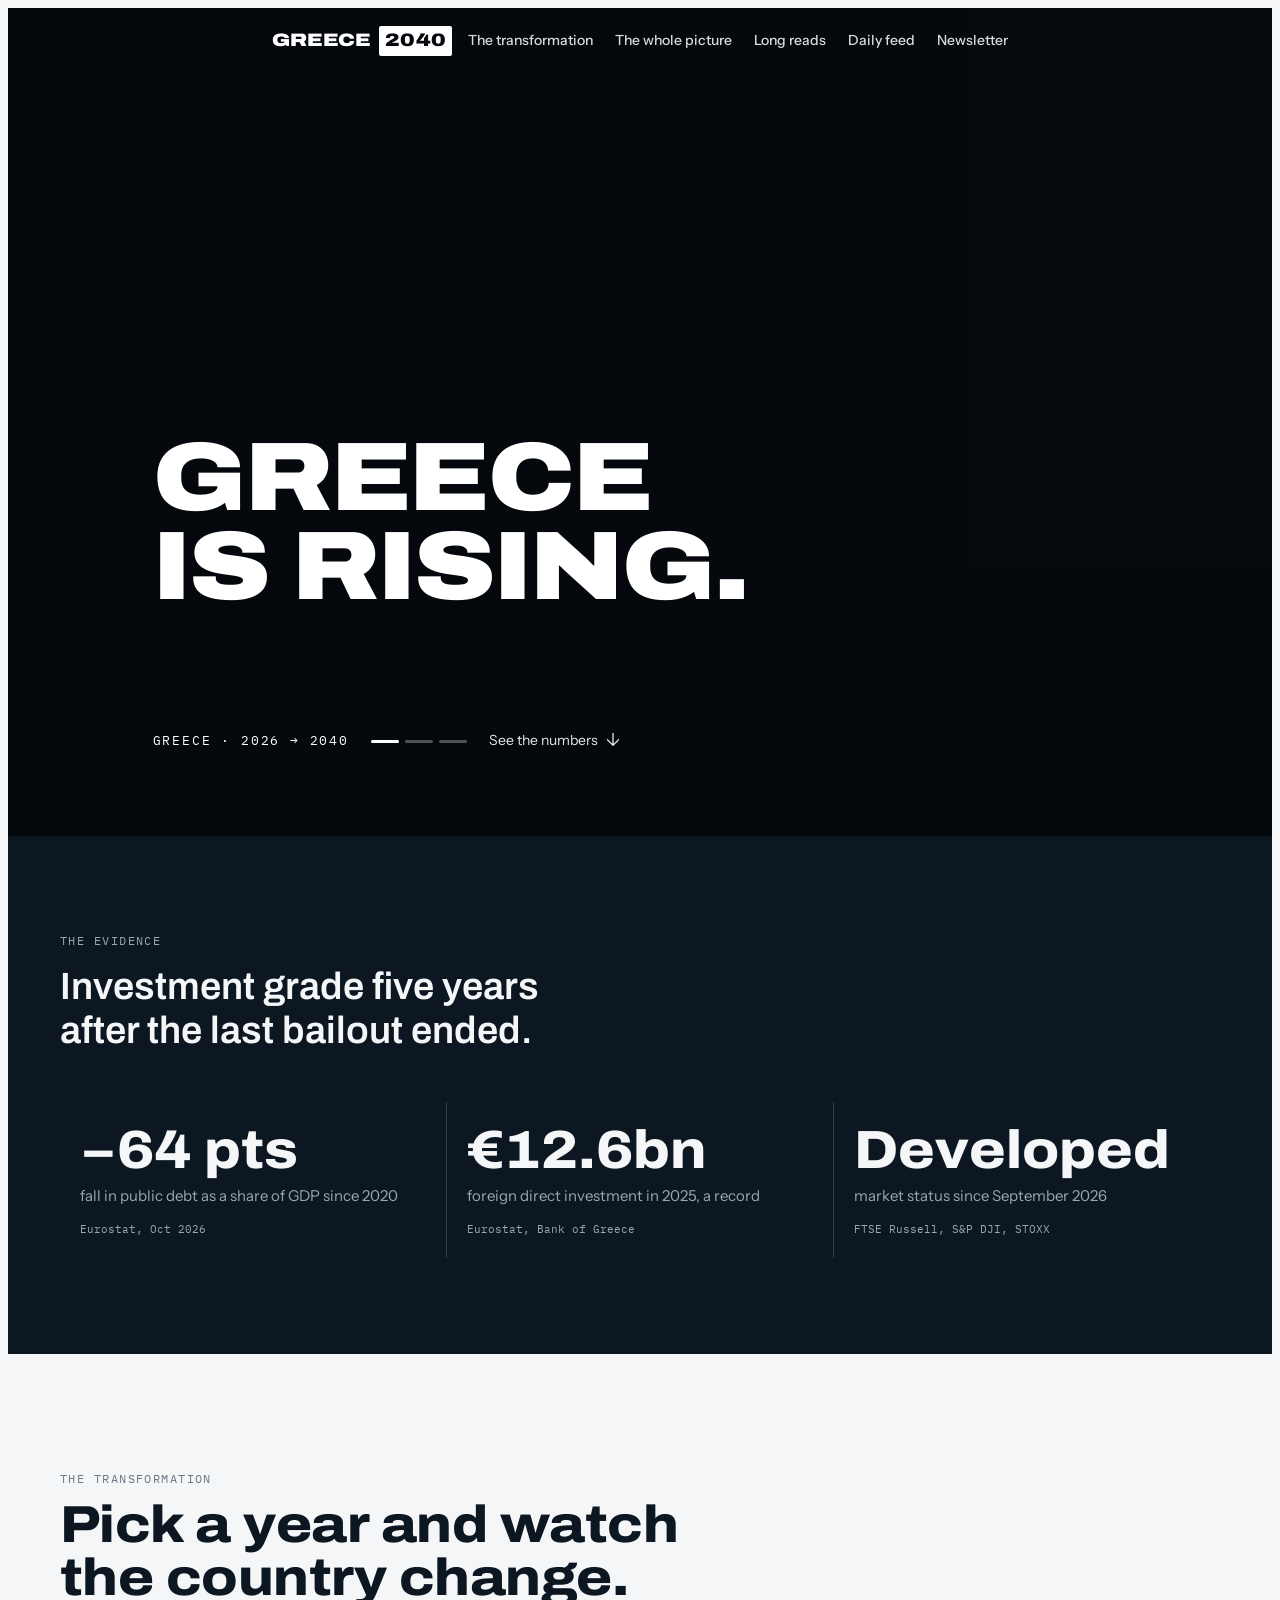
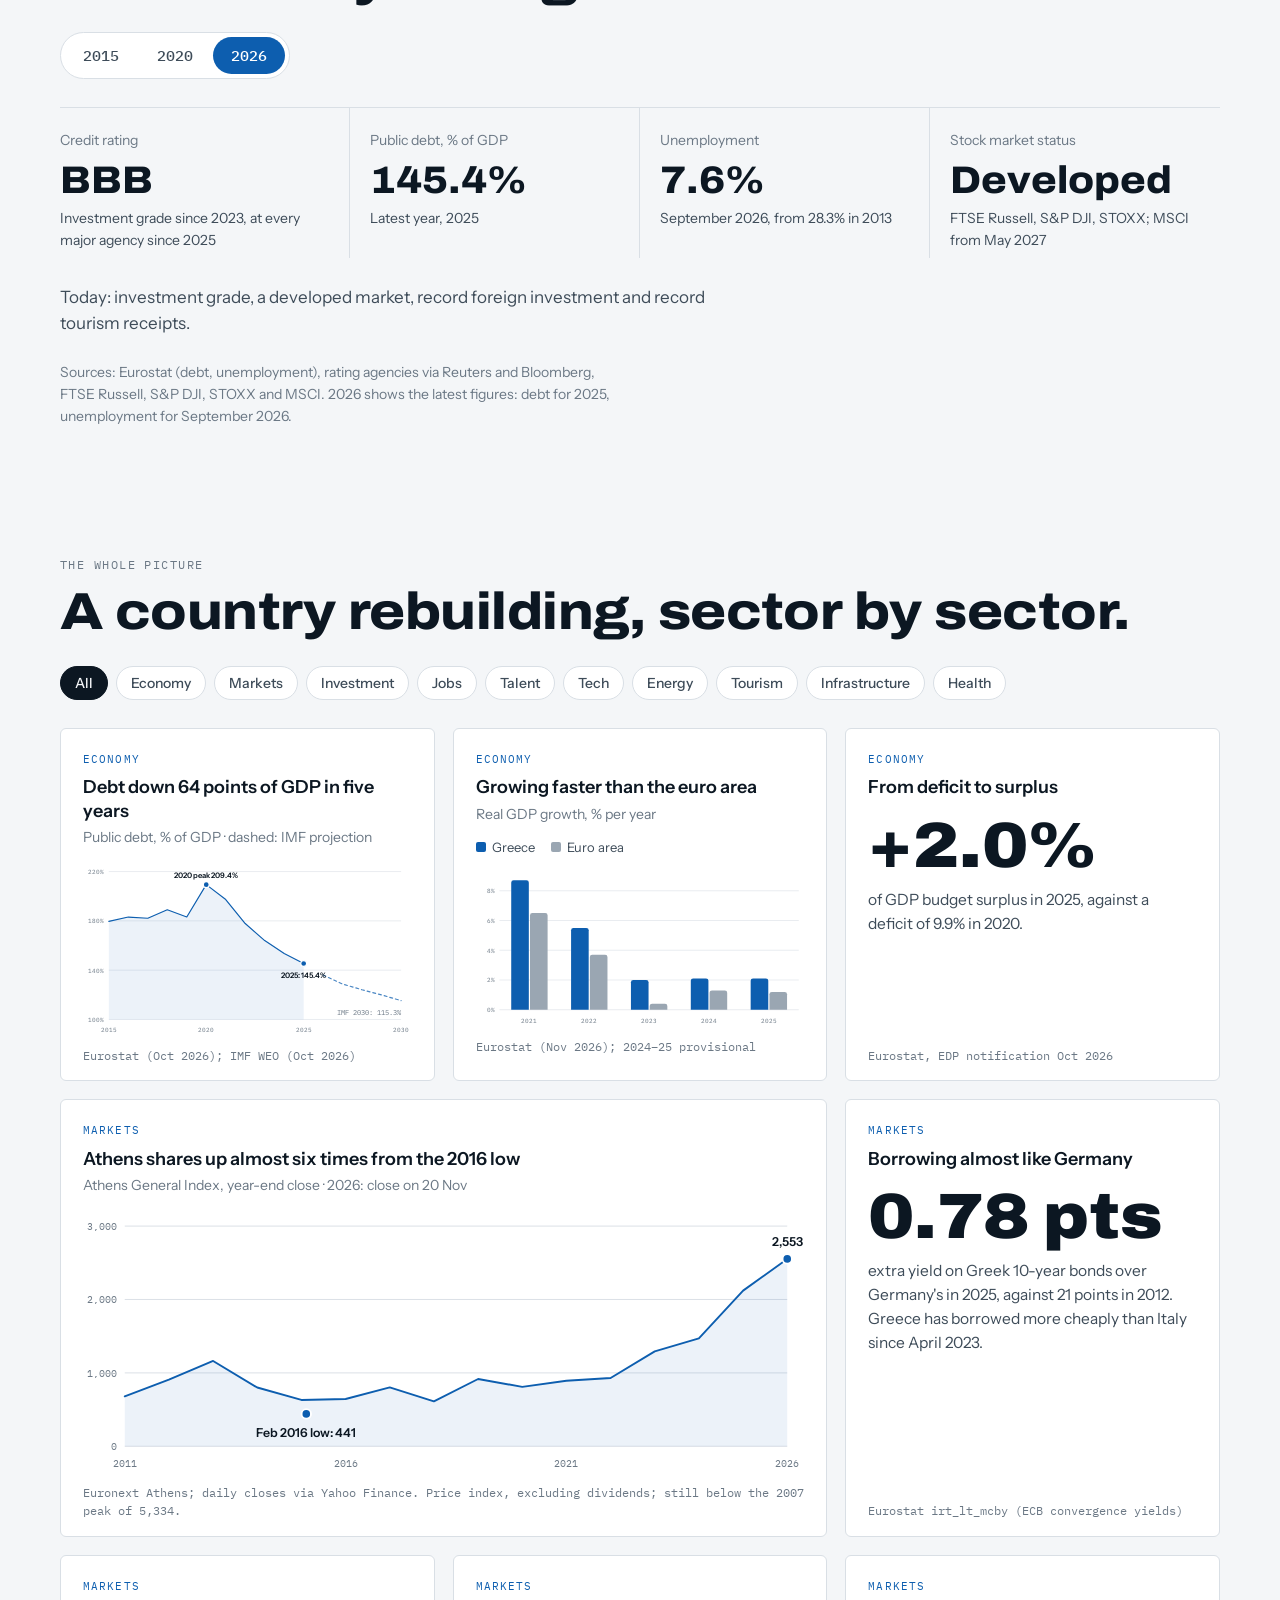
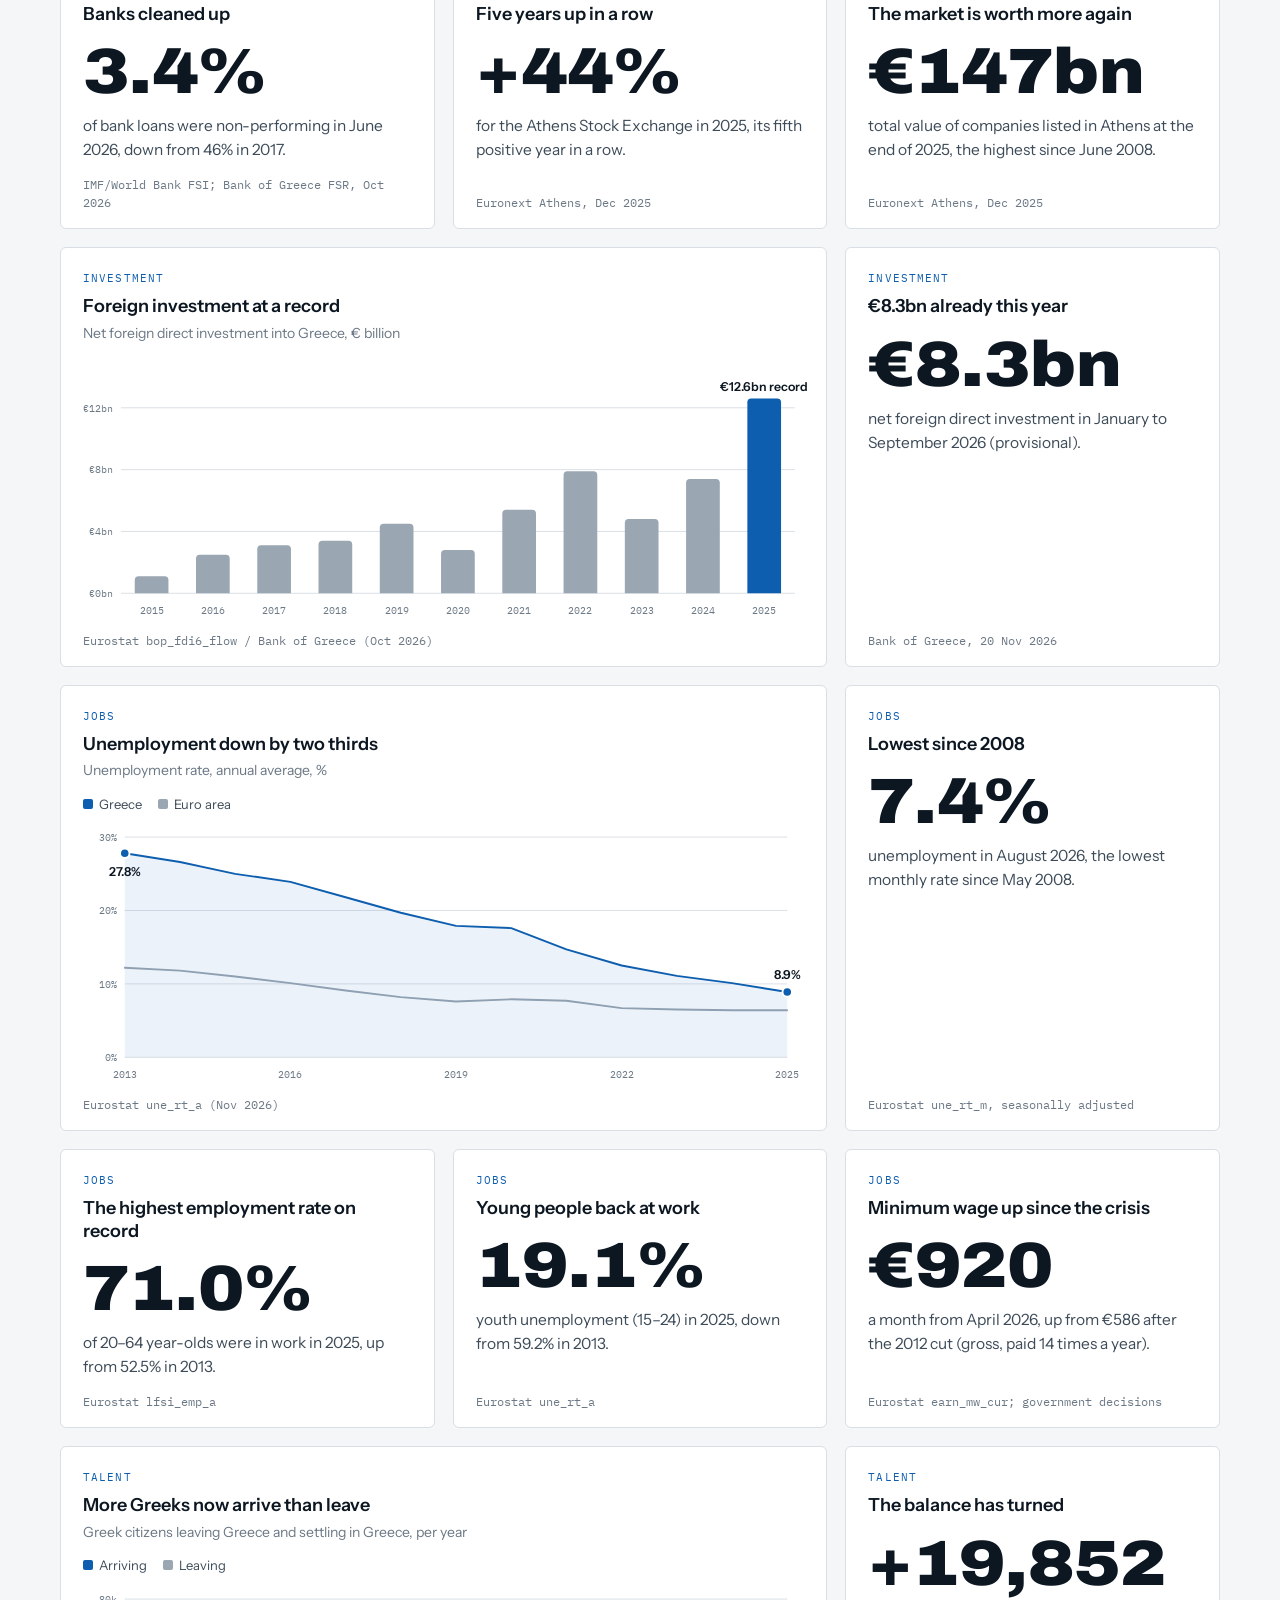
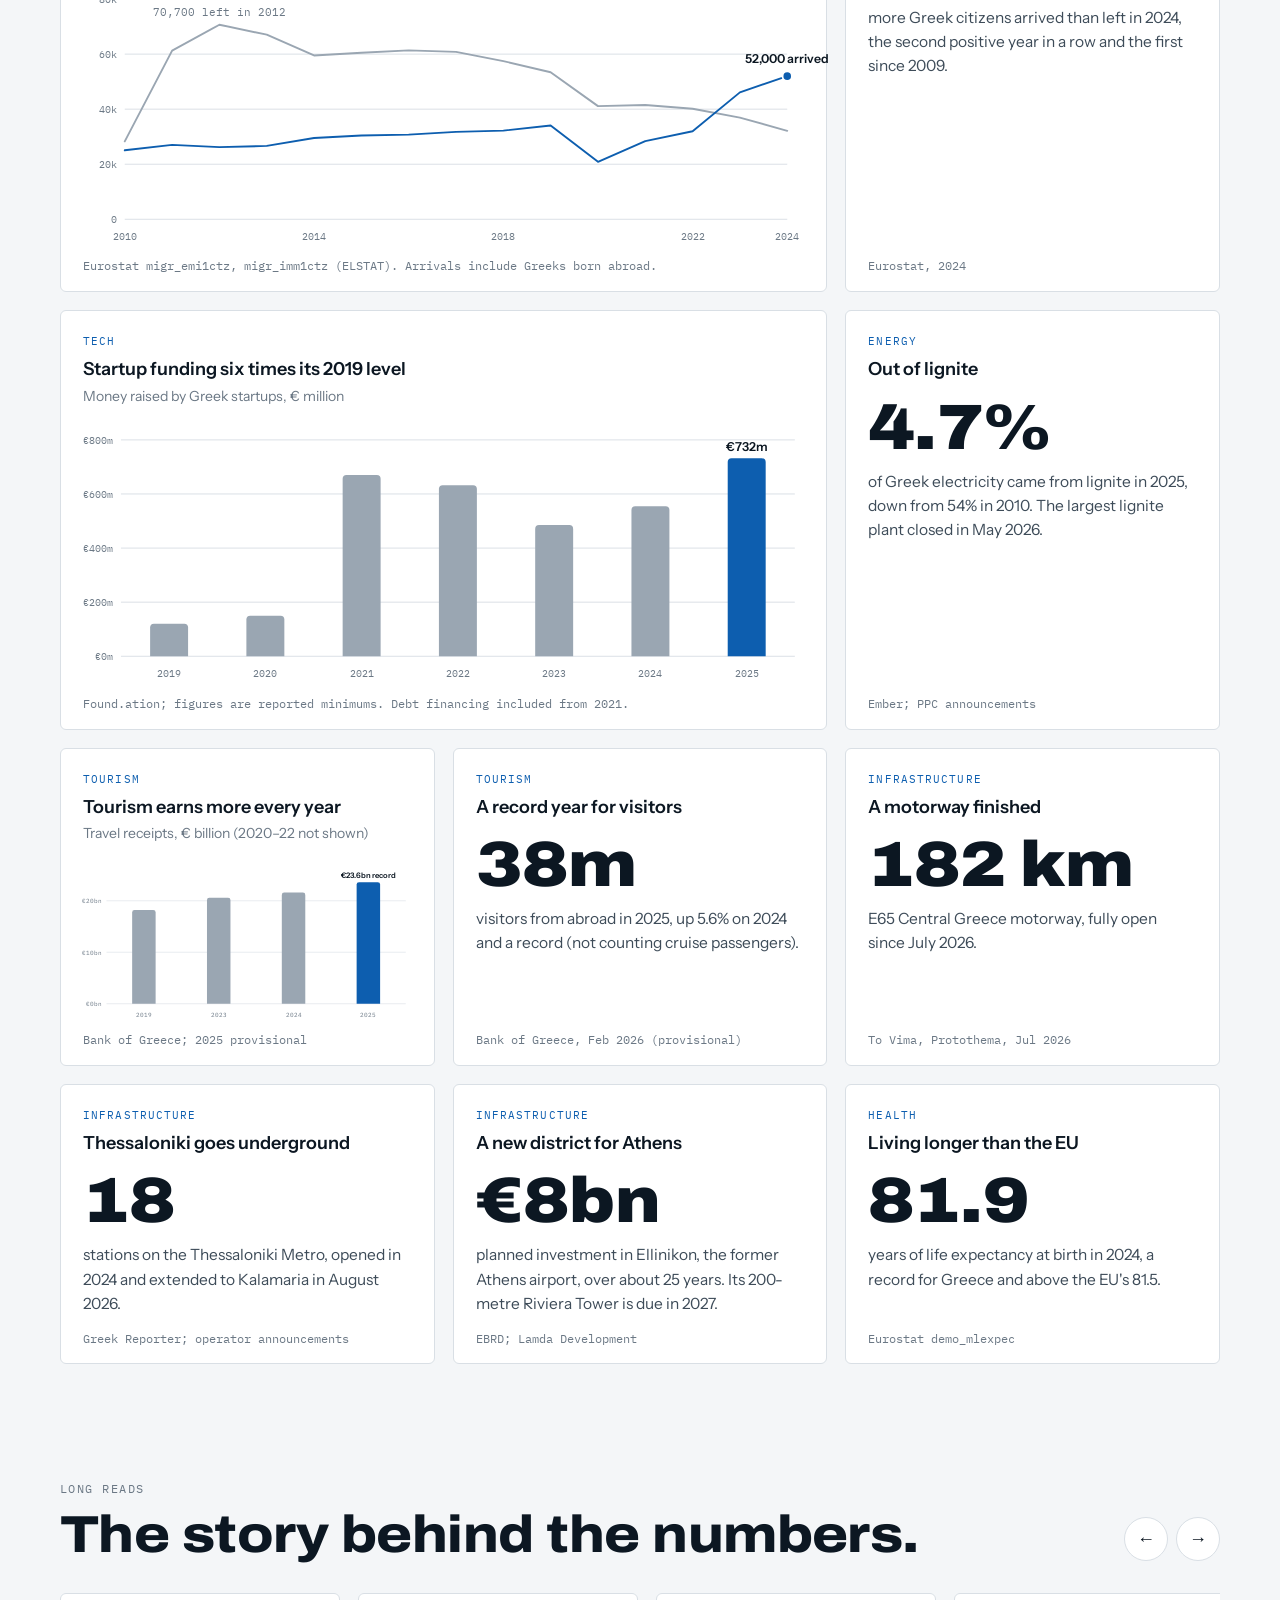
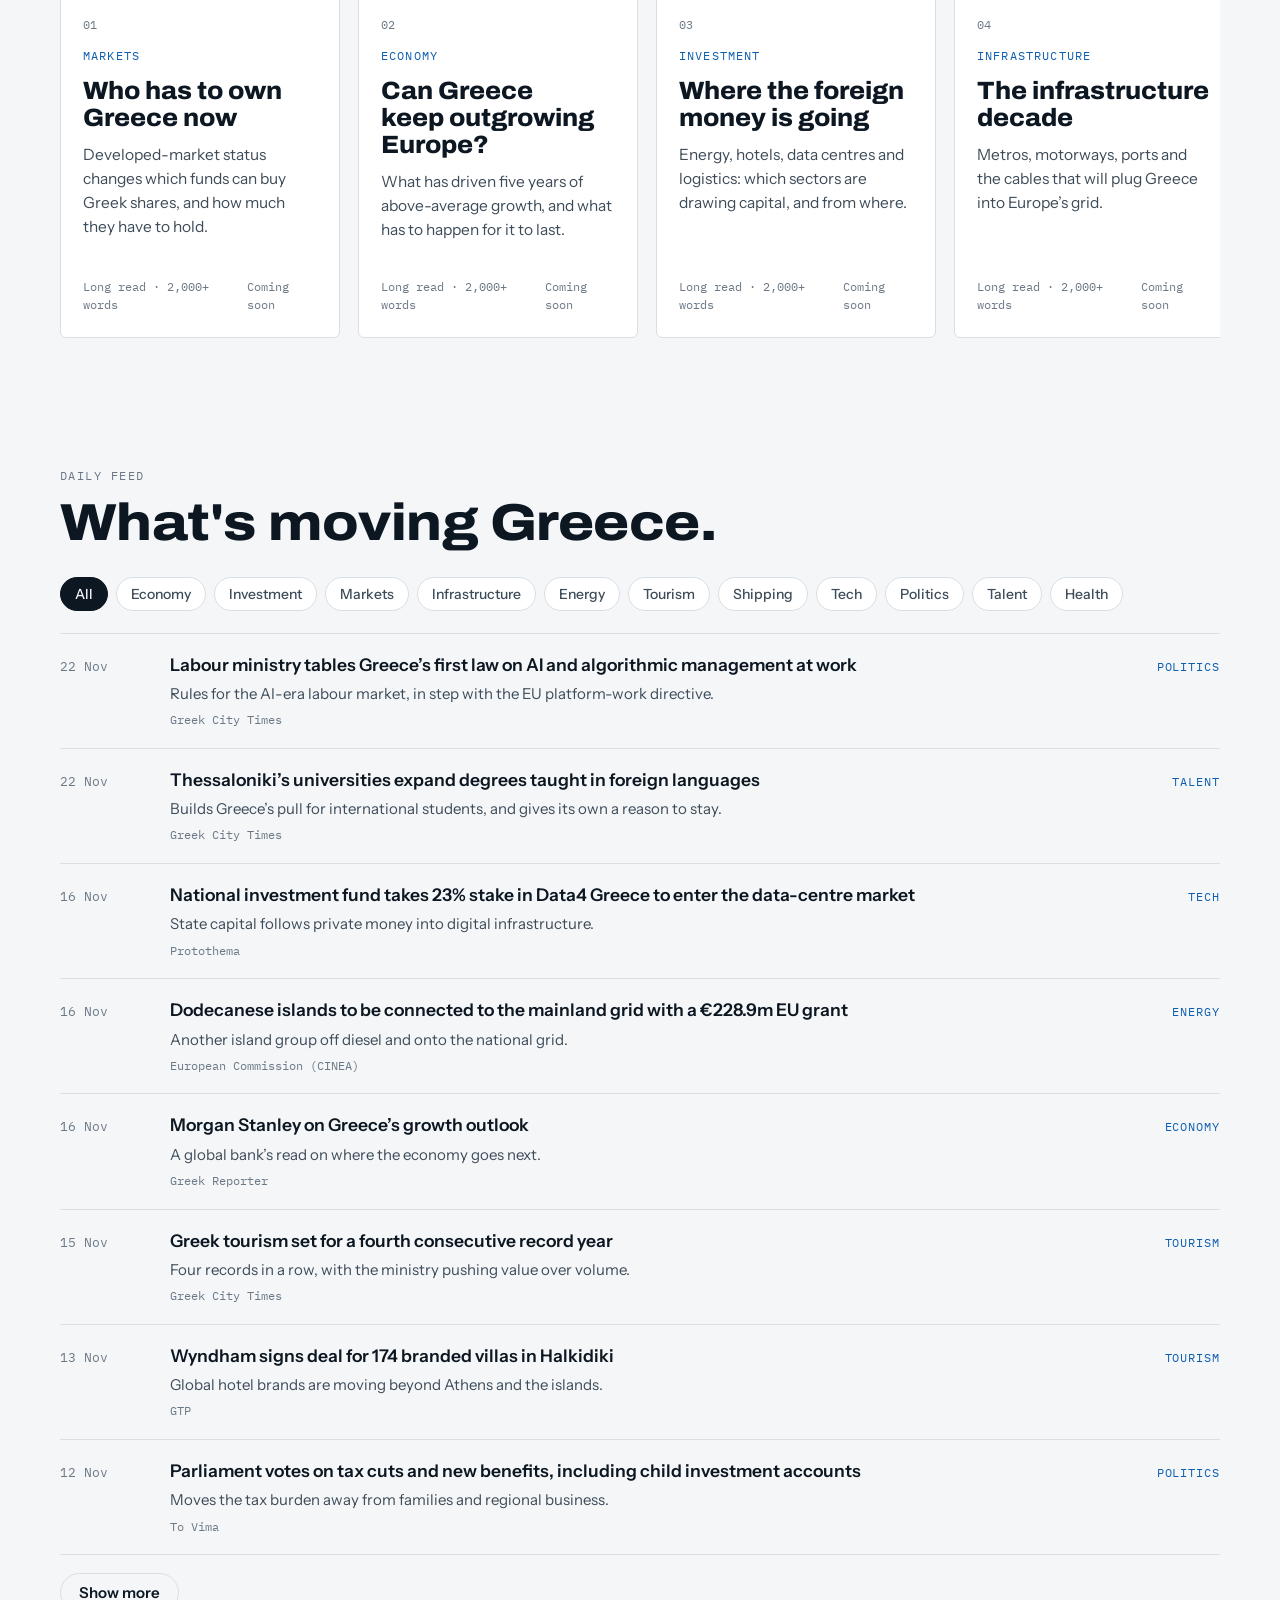
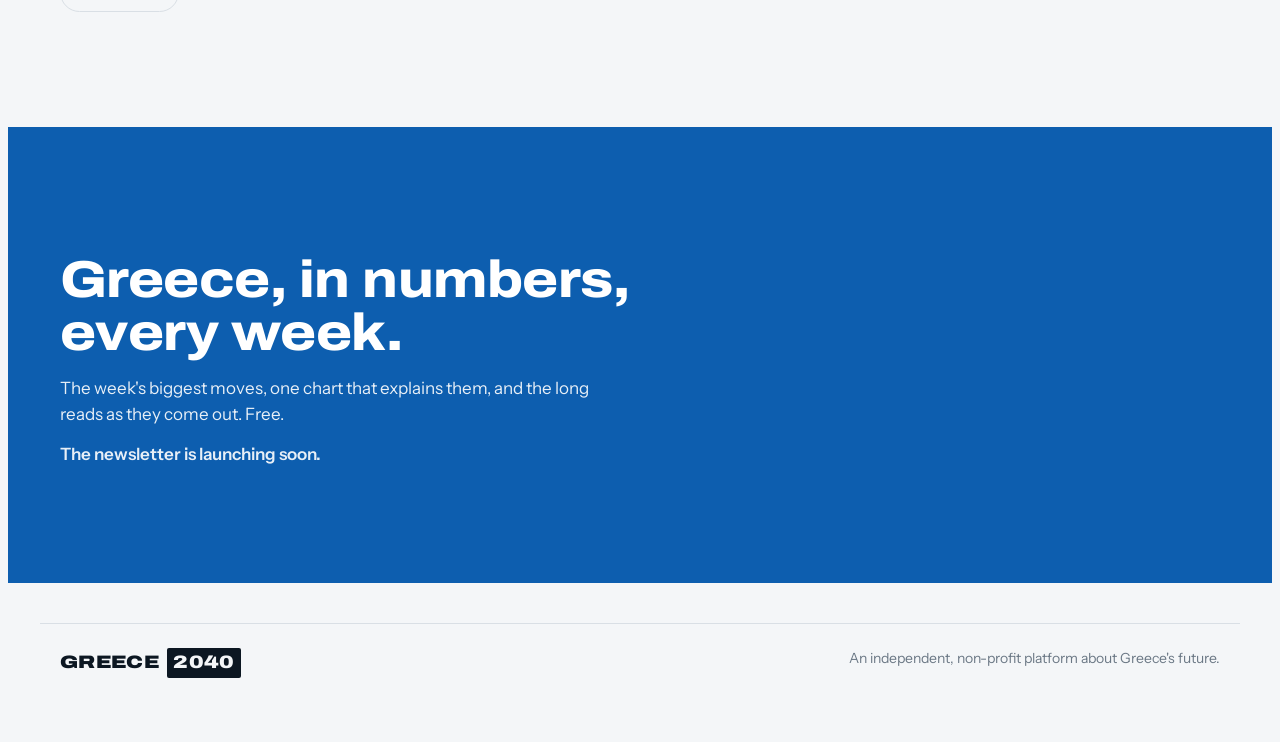
==== commit fd19a157: "Fill dashboard rows; drop avoidable-deaths box Co-Authored-By: Claude Opus 5.5 <noreply@anthropic.co" ====
--- a/index.html
+++ b/index.html
@@ -172,7 +172,7 @@
 
 <style>
 /* v3 additions: dashboard of charts and stat boxes, filtered by bucket */
-.dash { display: grid; grid-template-columns: repeat(3, minmax(0, 1fr)); gap: 18px; margin-top: 28px; }
+.dash { display: grid; grid-auto-flow: row dense; grid-template-columns: repeat(3, minmax(0, 1fr)); gap: 18px; margin-top: 28px; }
 .dash .chart { margin: 0; }
 .dash .chart.wide { grid-column: span 2; }
 .dash .chart[hidden] { display: none; }
@@ -387,6 +387,30 @@
         <div class="foot"><span>Euronext Athens, Dec 2025</span></div>
       </figure>
 
+      <figure class="chart kpi" data-cat="Markets">
+        <span class="cat">Markets</span>
+        <h3>The market is worth more again</h3>
+        <div class="kpi-n">€147bn</div>
+        <p>total value of companies listed in Athens at the end of 2025, the highest since June 2008.</p>
+        <div class="foot"><span>Euronext Athens, Dec 2025</span></div>
+      </figure>
+
+      <figure class="chart kpi" data-cat="Tourism">
+        <span class="cat">Tourism</span>
+        <h3>A record year for visitors</h3>
+        <div class="kpi-n">38m</div>
+        <p>visitors from abroad in 2025, up 5.6% on 2024 and a record (not counting cruise passengers).</p>
+        <div class="foot"><span>Bank of Greece, Feb 2026 (provisional)</span></div>
+      </figure>
+
+      <figure class="chart kpi" data-cat="Infrastructure">
+        <span class="cat">Infrastructure</span>
+        <h3>A new district for Athens</h3>
+        <div class="kpi-n">€8bn</div>
+        <p>planned investment in Ellinikon, the former Athens airport, over about 25 years. Its 200-metre Riviera Tower is due in 2027.</p>
+        <div class="foot"><span>EBRD; Lamda Development</span></div>
+      </figure>
+
       <figure class="chart wide" data-cat="Talent" id="talentChart">
         <span class="cat">Talent</span>
         <h3>More Greeks now arrive than leave</h3>
@@ -436,13 +460,6 @@
         <div class="foot"><span>Eurostat demo_mlexpec</span></div>
       </figure>
 
-      <figure class="chart kpi" data-cat="Health">
-        <span class="cat">Health</span>
-        <h3>Fewer avoidable deaths</h3>
-        <div class="kpi-n">221</div>
-        <p>avoidable deaths per 100,000 people in 2023, below the EU's 238.</p>
-        <div class="foot"><span>Eurostat hlth_cd_apr</span></div>
-      </figure>
 
     </div>
   </div>
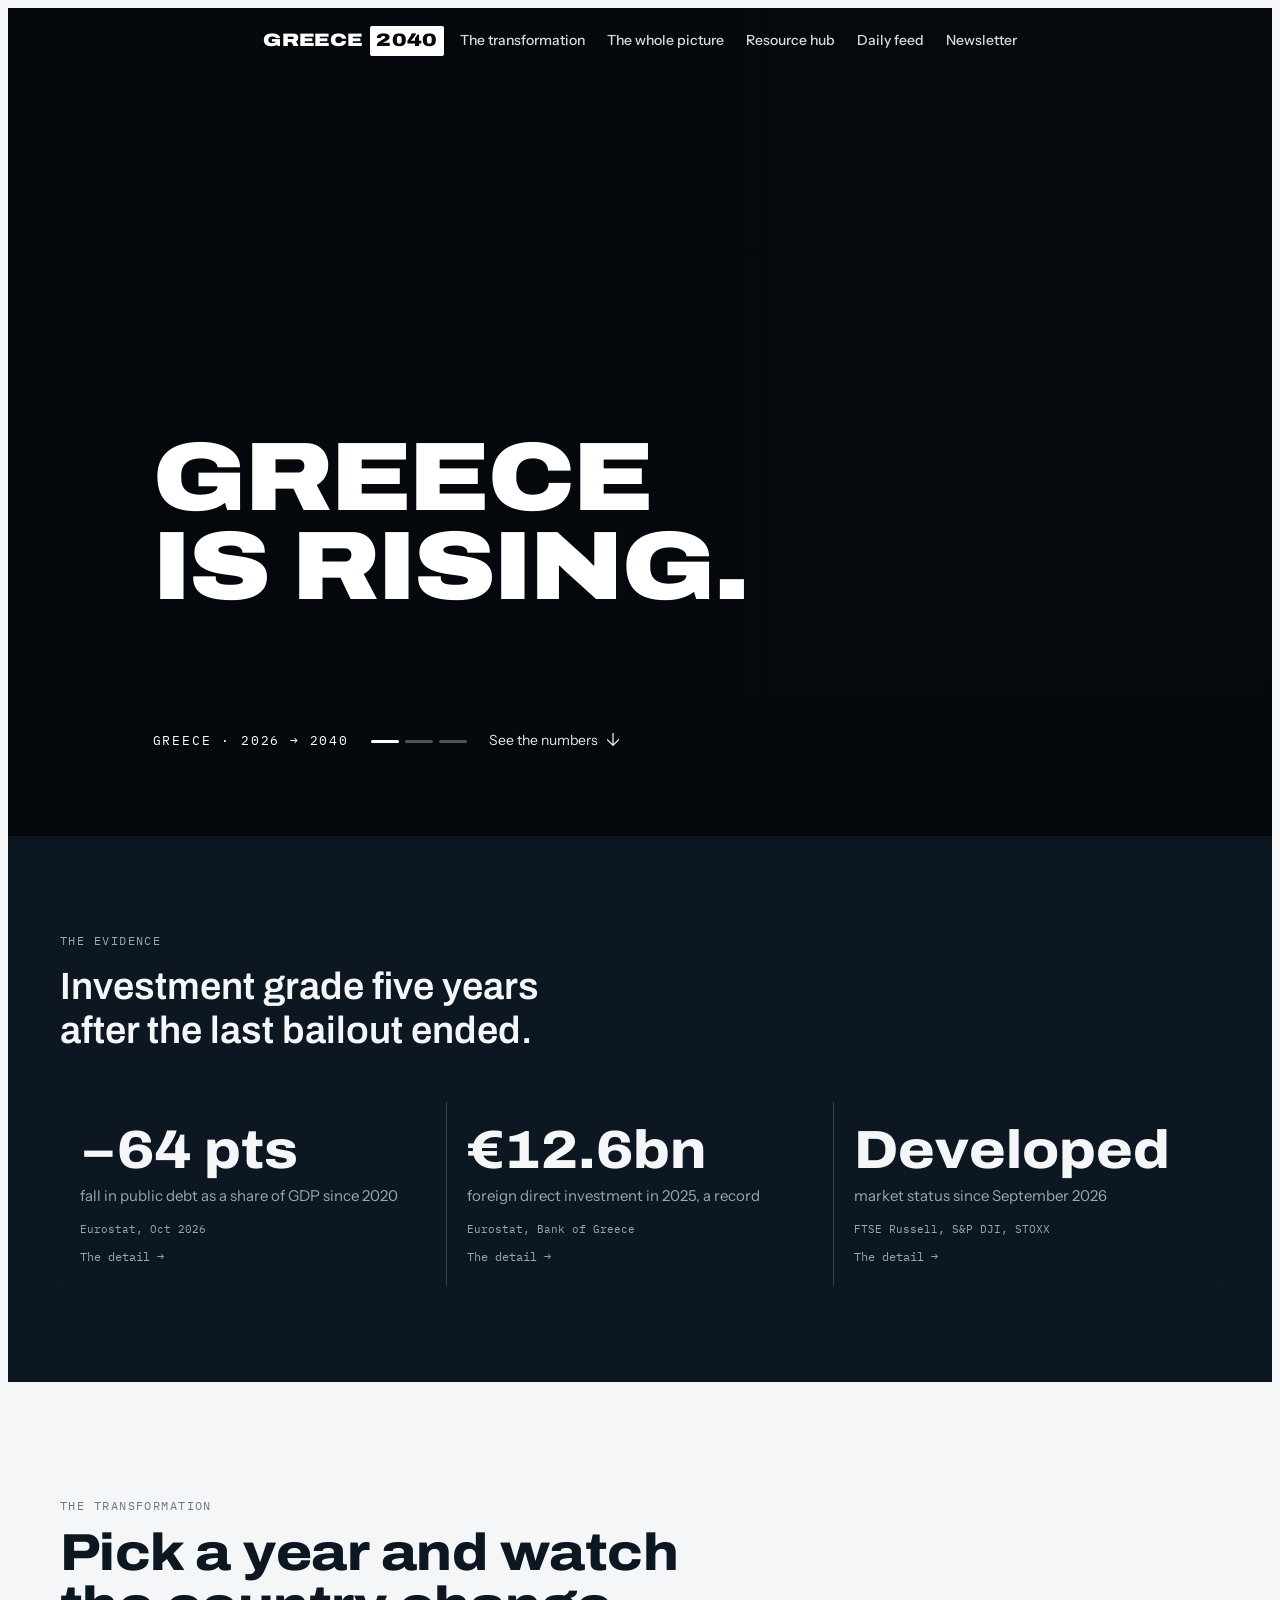
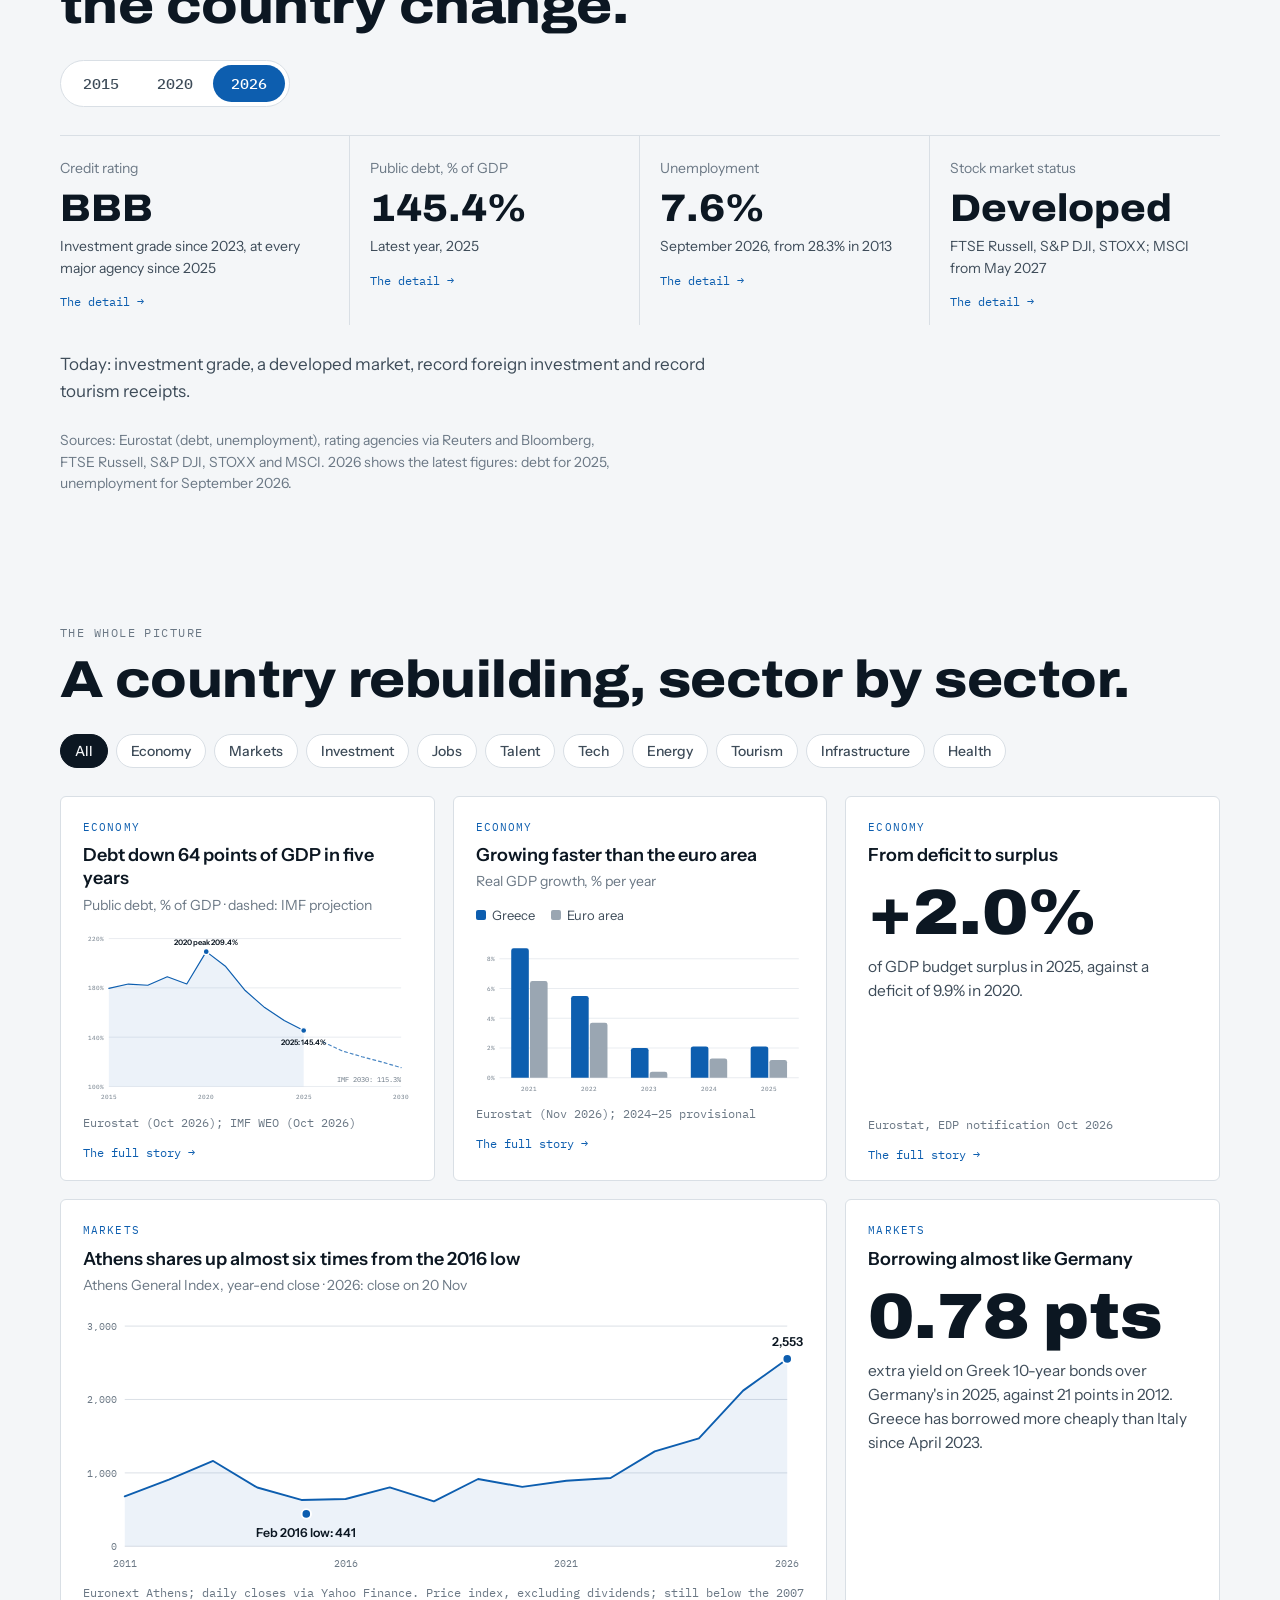
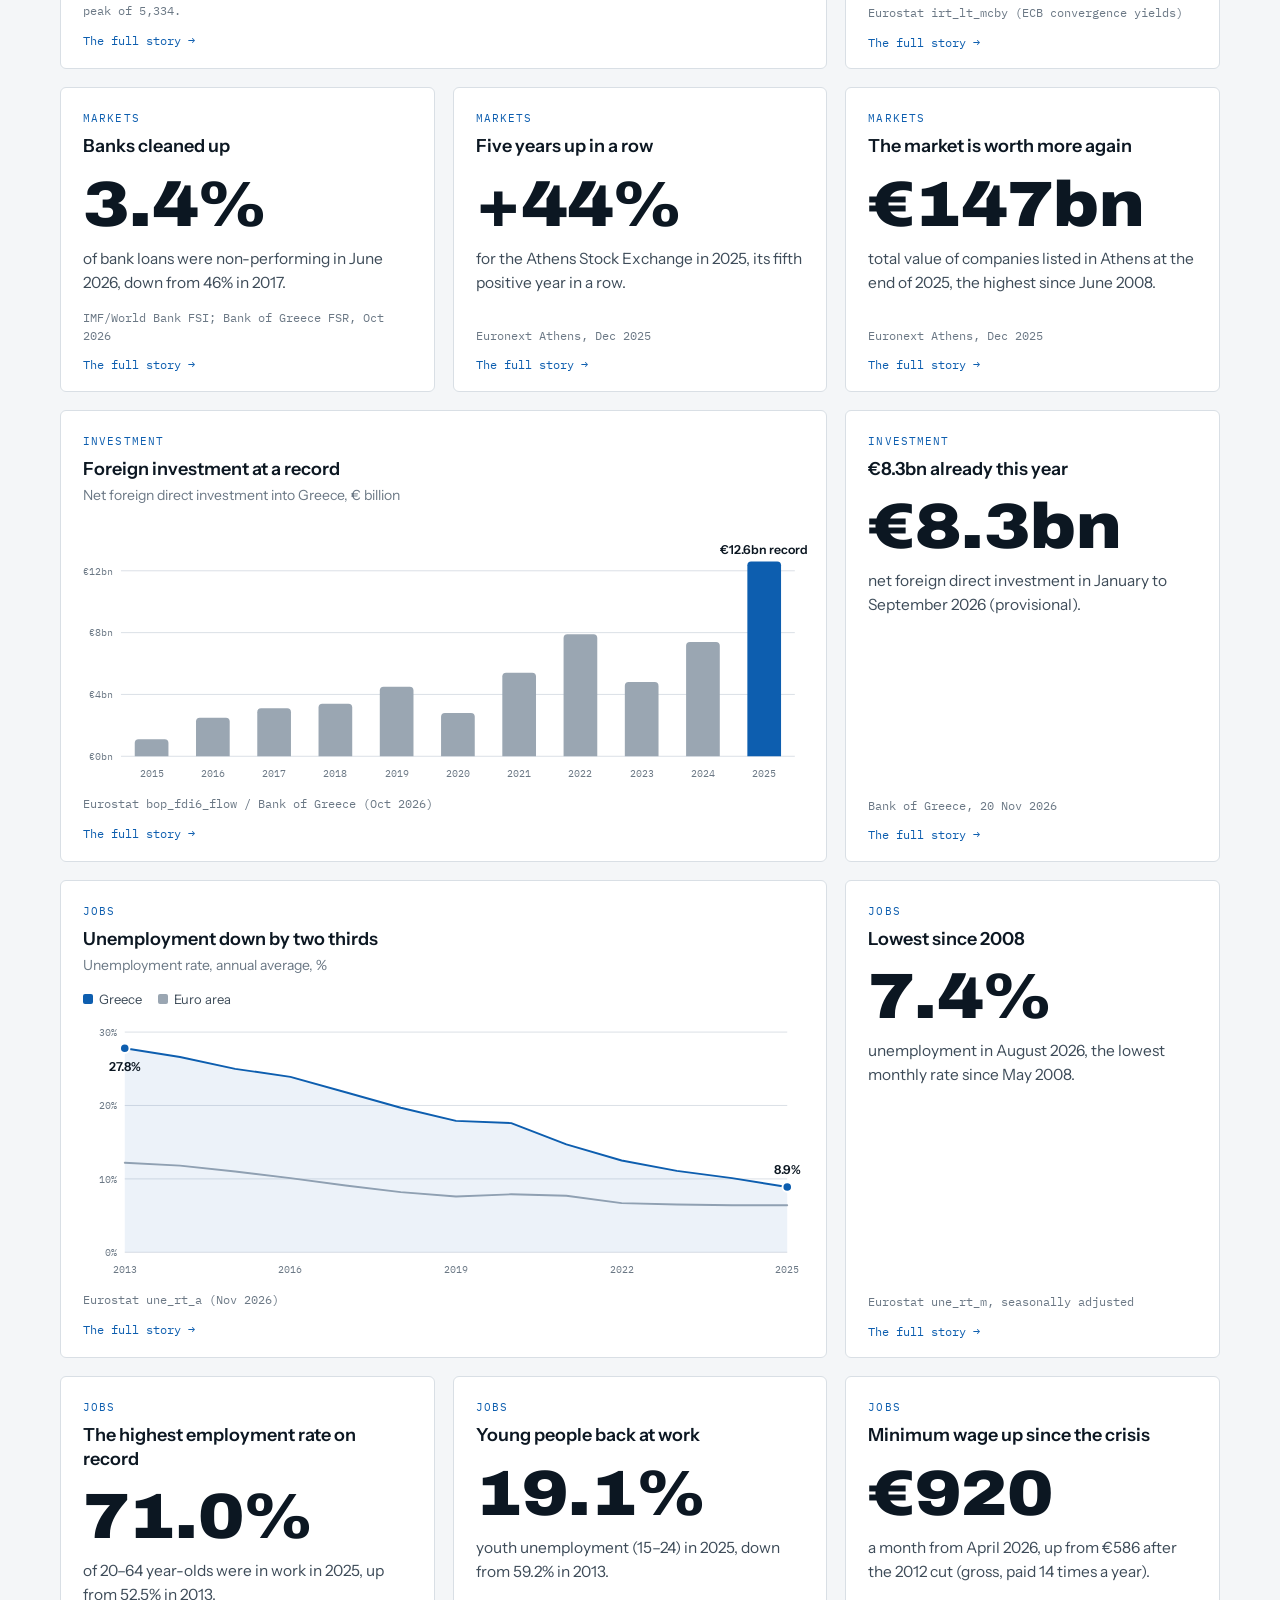
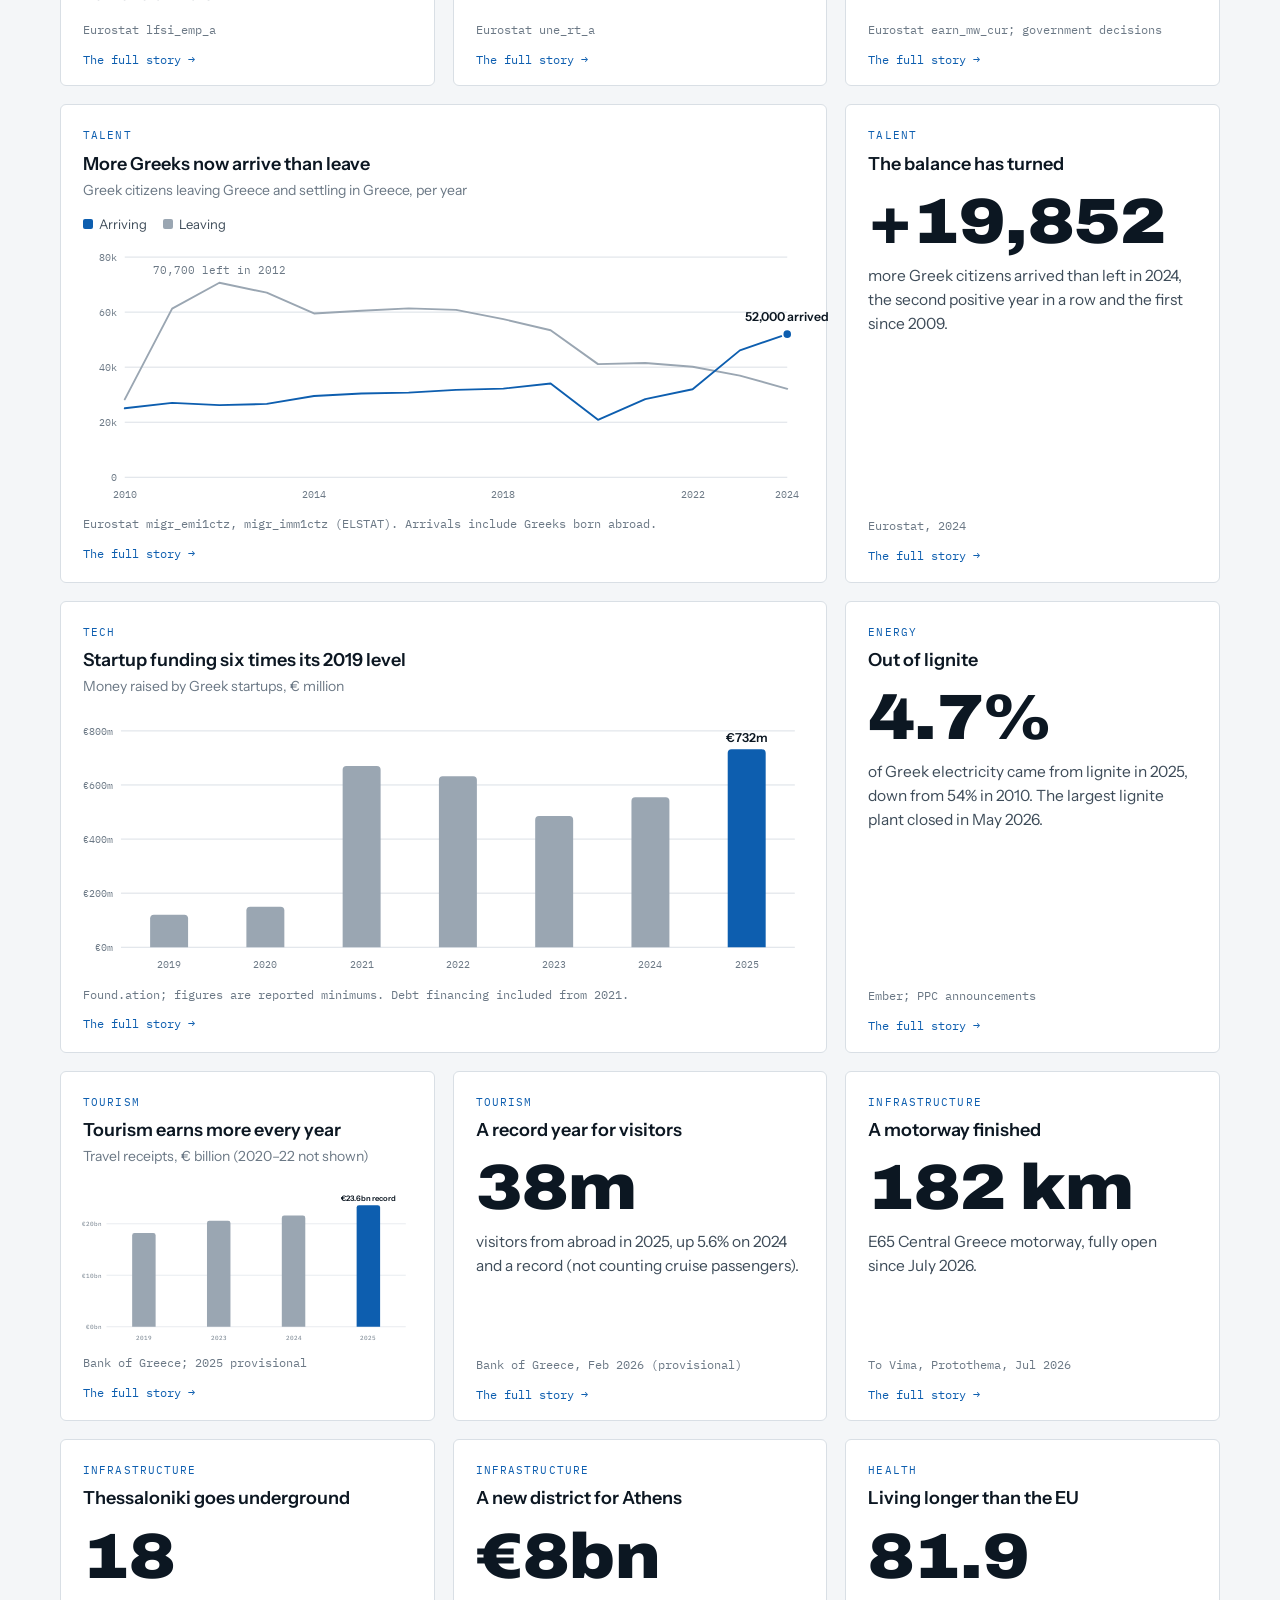
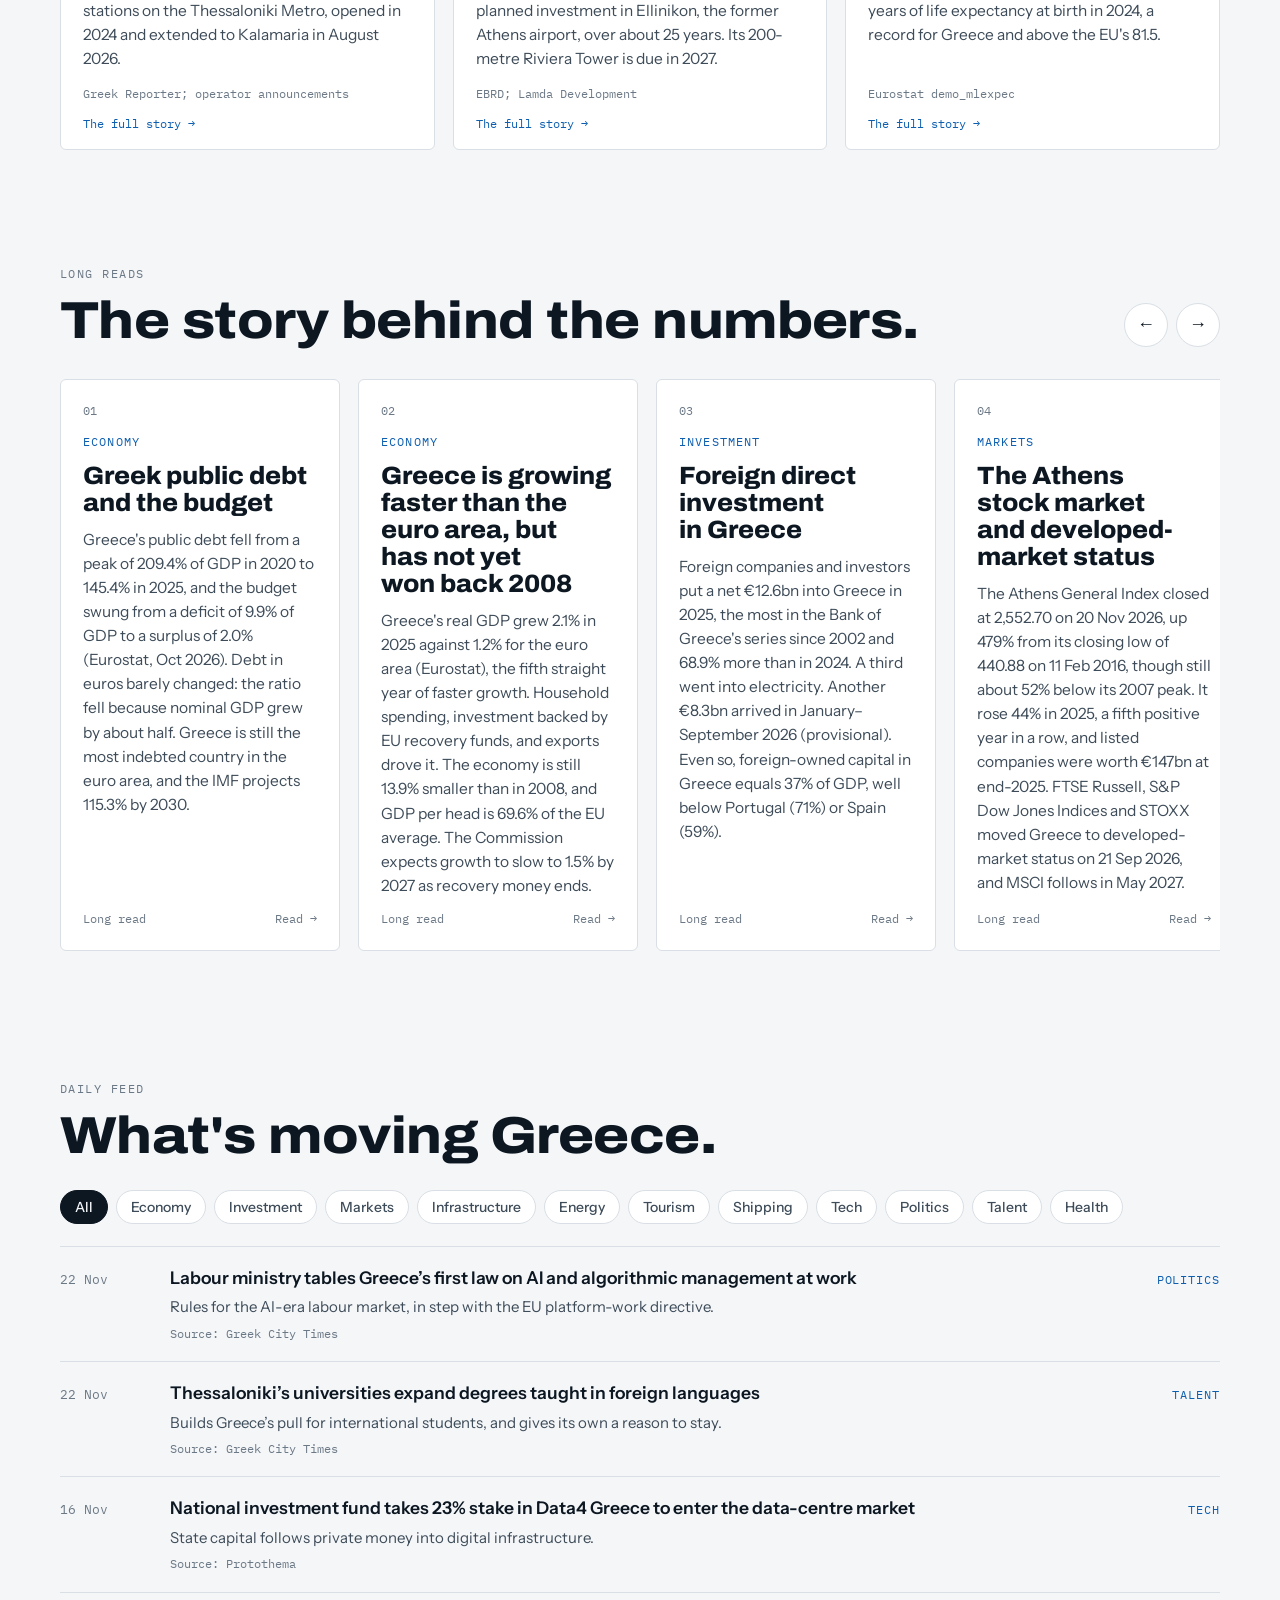
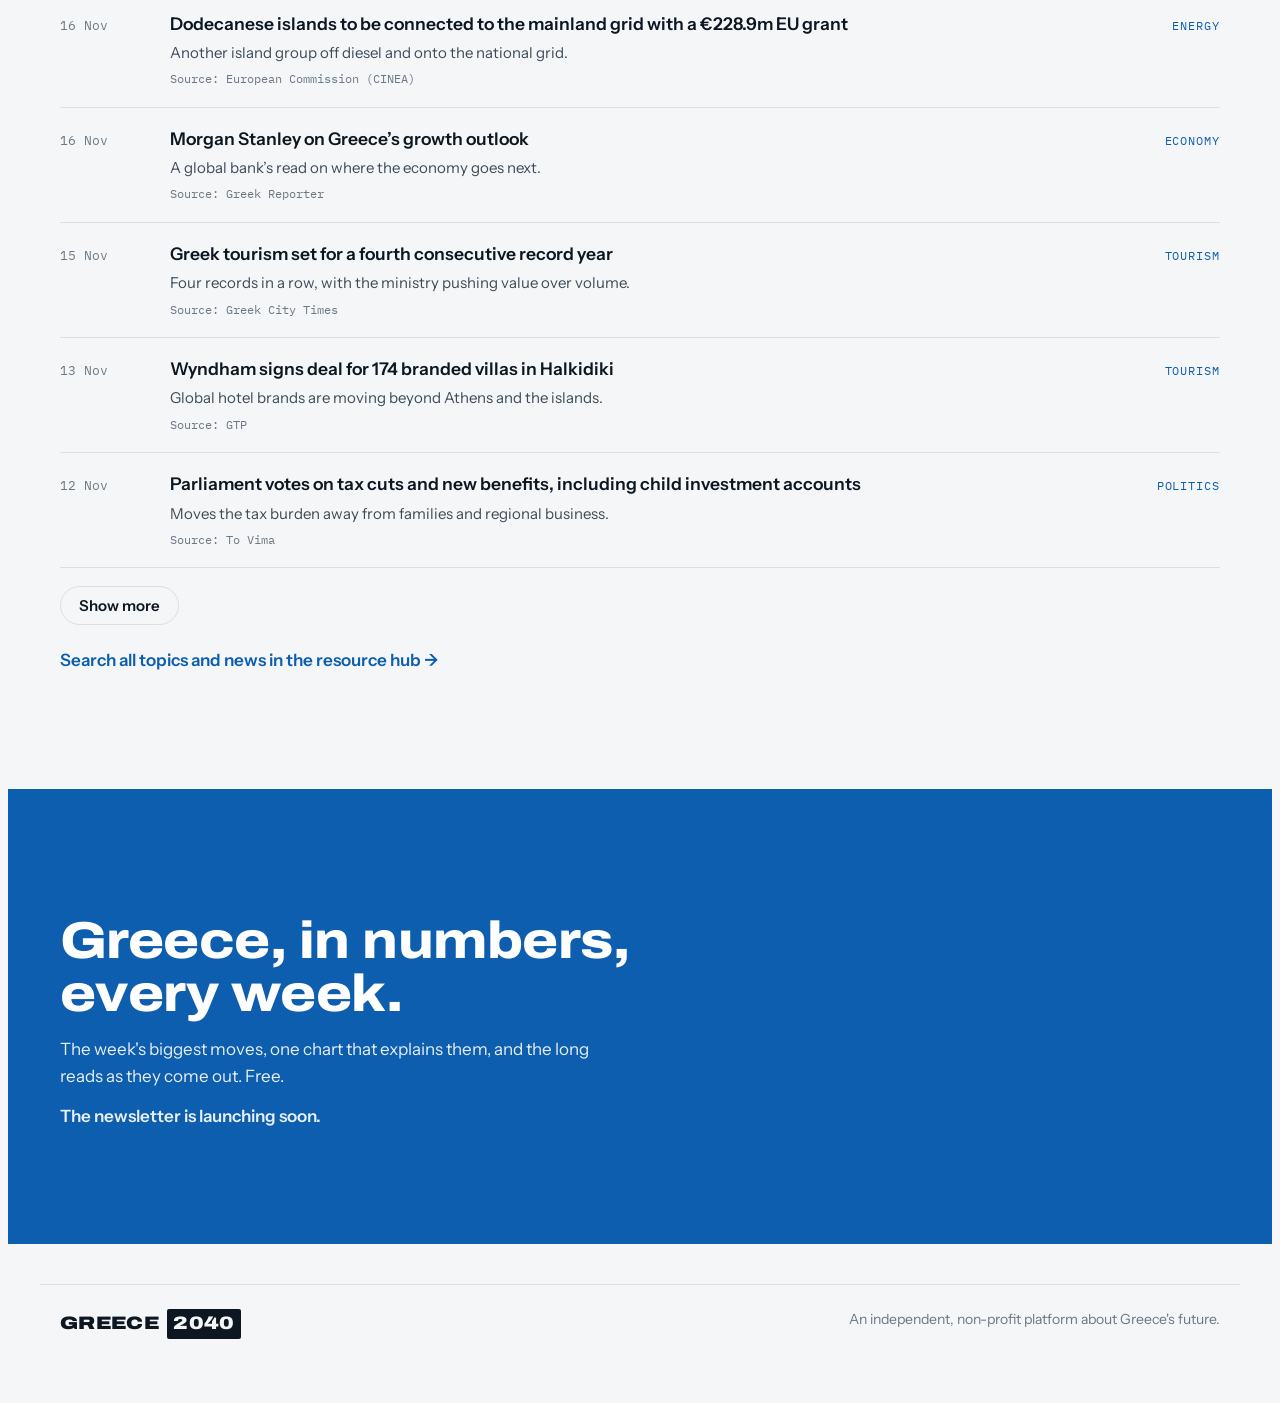
==== commit 4d142f6e: "Add 12 pillar pages, resource hub, linked homepage numbers, sitemap, robots and llms.txt Co-Authored" ====
--- a/index.html
+++ b/index.html
@@ -14,6 +14,10 @@
 <link rel="preconnect" href="https://fonts.googleapis.com">
 <link rel="preconnect" href="https://fonts.gstatic.com" crossorigin>
 <link rel="stylesheet" href="https://fonts.googleapis.com/css2?family=Archivo:wdth,wght@62..125,500..900&family=Instrument+Sans:wght@400;500;600&family=IBM+Plex+Mono:wght@400;500&display=swap">
+<!--BUILD:seo--><link rel="canonical" href="https://greece2040.com/">
+<meta property="og:site_name" content="Greece 2040">
+<script type="application/ld+json">{"@context": "https://schema.org", "@graph": [{"@type": "WebSite", "name": "Greece 2040", "url": "https://greece2040.com/", "inLanguage": "en", "description": "Greece's transformation, in numbers.", "potentialAction": {"@type": "SearchAction", "target": "https://greece2040.com/hub.html?q={search_term_string}", "query-input": "required name=search_term_string"}}, {"@type": "Organization", "name": "Greece 2040", "url": "https://greece2040.com/", "description": "An independent, non-profit platform about Greece's future.", "nonprofitStatus": "Nonprofit"}]}</script>
+<!--/BUILD:seo-->
 </head>
 <body>
 <style>
@@ -171,6 +175,19 @@
 </style>
 
 <style>
+/* v6: every number links to its pillar section */
+a.stat { color: inherit; text-decoration: none; }
+a.stat:hover .n { color: var(--series-2); }
+.stat .go, .era-cell .go { font-family: var(--f-mono); font-size: 11.5px; color: var(--series-2); padding-top: 4px; }
+a.era-cell { color: inherit; text-decoration: none; display: block; }
+a.era-cell:hover .v { color: var(--accent); }
+.era-cell .go { color: var(--accent); display: block; margin: 10px 0 8px; }
+.dash .chart[data-href] .more-link { font-family: var(--f-mono); font-size: 12px; color: var(--accent); text-decoration: none; margin-top: 12px; display: inline-block; }
+.dash .chart[data-href] .more-link:hover { text-decoration: underline; }
+.dash .chart.kpi[data-href] { cursor: pointer; }
+.dash .chart[data-href]:hover { border-color: var(--accent); }
+.hub-link { display: inline-block; margin-top: 22px; font-weight: 600; color: var(--accent); text-decoration: none; }
+.hub-link:hover { text-decoration: underline; }
 /* v3 additions: dashboard of charts and stat boxes, filtered by bucket */
 .dash { display: grid; grid-auto-flow: row dense; grid-template-columns: repeat(3, minmax(0, 1fr)); gap: 18px; margin-top: 28px; }
 .dash .chart { margin: 0; }
@@ -196,7 +213,7 @@
     <nav class="nav" aria-label="Sections">
       <a href="#numbers">The transformation</a>
       <a href="#picture">The whole picture</a>
-      <a href="#reads">Long reads</a>
+      <a href="hub.html">Resource hub</a>
       <a href="#feed">Daily feed</a>
       <a href="#signup">Newsletter</a>
     </nav>
@@ -221,9 +238,9 @@
     <div class="eyebrow">The evidence</div>
     <p class="big">Investment grade five years after the last bailout ended.</p>
     <div class="stats">
-      <div class="stat"><span class="n">−64 pts</span><span class="l">fall in public debt as a share of GDP since 2020</span><span class="src">Eurostat, Oct 2026</span></div>
-      <div class="stat"><span class="n">€12.6bn</span><span class="l">foreign direct investment in 2025, a record</span><span class="src">Eurostat, Bank of Greece</span></div>
-      <div class="stat"><span class="n">Developed</span><span class="l">market status since September 2026</span><span class="src">FTSE Russell, S&amp;P DJI, STOXX</span></div>
+      <a class="stat" href="pillars/public-finances.html#debt"><span class="n">−64 pts</span><span class="l">fall in public debt as a share of GDP since 2020</span><span class="src">Eurostat, Oct 2026</span><span class="go">The detail →</span></a>
+      <a class="stat" href="pillars/investment.html#fdi-record"><span class="n">€12.6bn</span><span class="l">foreign direct investment in 2025, a record</span><span class="src">Eurostat, Bank of Greece</span><span class="go">The detail →</span></a>
+      <a class="stat" href="pillars/stock-market.html#developed-market"><span class="n">Developed</span><span class="l">market status since September 2026</span><span class="src">FTSE Russell, S&amp;P DJI, STOXX</span><span class="go">The detail →</span></a>
     </div>
   </div>
 </section>
@@ -239,10 +256,10 @@
       <button type="button" data-era="2026" aria-pressed="true">2026</button>
     </div>
     <div class="era-grid" id="eraGrid">
-      <div class="era-cell"><div class="k">Credit rating</div><div class="v" data-k="rating"></div><div class="note" data-n="rating"></div></div>
-      <div class="era-cell"><div class="k">Public debt, % of GDP</div><div class="v" data-k="debt"></div><div class="note" data-n="debt"></div></div>
-      <div class="era-cell"><div class="k">Unemployment</div><div class="v" data-k="jobs"></div><div class="note" data-n="jobs"></div></div>
-      <div class="era-cell"><div class="k">Stock market status</div><div class="v" data-k="market"></div><div class="note" data-n="market"></div></div>
+      <a class="era-cell" href="pillars/credit.html#ratings"><div class="k">Credit rating</div><div class="v" data-k="rating"></div><div class="note" data-n="rating"></div><span class="go">The detail →</span></a>
+      <a class="era-cell" href="pillars/public-finances.html#debt"><div class="k">Public debt, % of GDP</div><div class="v" data-k="debt"></div><div class="note" data-n="debt"></div><span class="go">The detail →</span></a>
+      <a class="era-cell" href="pillars/jobs.html#unemployment"><div class="k">Unemployment</div><div class="v" data-k="jobs"></div><div class="note" data-n="jobs"></div><span class="go">The detail →</span></a>
+      <a class="era-cell" href="pillars/stock-market.html#developed-market"><div class="k">Stock market status</div><div class="v" data-k="market"></div><div class="note" data-n="market"></div><span class="go">The detail →</span></a>
     </div>
     <p class="era-caption" id="eraCaption"></p>
     <p class="era-caption" style="font-size:14px;color:var(--muted)">Sources: Eurostat (debt, unemployment), rating agencies via Reuters and Bloomberg, FTSE Russell, S&amp;P DJI, STOXX and MSCI. 2026 shows the latest figures: debt for 2025, unemployment for September 2026.</p>
@@ -257,7 +274,7 @@
     <div class="chips" id="dashChips" role="group" aria-label="Filter the charts"></div>
     <div class="dash" id="dash">
 
-      <figure class="chart" data-cat="Economy" id="debtChart">
+      <figure data-href="pillars/public-finances.html#debt" class="chart" data-cat="Economy" id="debtChart">
         <span class="cat">Economy</span>
         <h3>Debt down 64 points of GDP in five years</h3>
         <p class="sub">Public debt, % of GDP · dashed: IMF projection</p>
@@ -265,7 +282,7 @@
         <div class="foot"><span>Eurostat (Oct 2026); IMF WEO (Oct 2026)</span></div>
       </figure>
 
-      <figure class="chart" data-cat="Economy" id="growthChart">
+      <figure data-href="pillars/growth.html#growth" class="chart" data-cat="Economy" id="growthChart">
         <span class="cat">Economy</span>
         <h3>Growing faster than the euro area</h3>
         <p class="sub">Real GDP growth, % per year</p>
@@ -274,7 +291,7 @@
         <div class="foot"><span>Eurostat (Nov 2026); 2024–25 provisional</span></div>
       </figure>
 
-      <figure class="chart kpi" data-cat="Economy">
+      <figure data-href="pillars/public-finances.html#surplus" class="chart kpi" data-cat="Economy">
         <span class="cat">Economy</span>
         <h3>From deficit to surplus</h3>
         <div class="kpi-n">+2.0%</div>
@@ -282,7 +299,7 @@
         <div class="foot"><span>Eurostat, EDP notification Oct 2026</span></div>
       </figure>
 
-      <figure class="chart wide" data-cat="Investment" id="fdiChart">
+      <figure data-href="pillars/investment.html#fdi-record" class="chart wide" data-cat="Investment" id="fdiChart">
         <span class="cat">Investment</span>
         <h3>Foreign investment at a record</h3>
         <p class="sub">Net foreign direct investment into Greece, € billion</p>
@@ -290,7 +307,7 @@
         <div class="foot"><span>Eurostat bop_fdi6_flow / Bank of Greece (Oct 2026)</span></div>
       </figure>
 
-      <figure class="chart kpi" data-cat="Investment">
+      <figure data-href="pillars/investment.html#fdi-2026" class="chart kpi" data-cat="Investment">
         <span class="cat">Investment</span>
         <h3>€8.3bn already this year</h3>
         <div class="kpi-n">€8.3bn</div>
@@ -298,7 +315,7 @@
         <div class="foot"><span>Bank of Greece, 20 Nov 2026</span></div>
       </figure>
 
-      <figure class="chart wide" data-cat="Jobs" id="jobsChart">
+      <figure data-href="pillars/jobs.html#unemployment" class="chart wide" data-cat="Jobs" id="jobsChart">
         <span class="cat">Jobs</span>
         <h3>Unemployment down by two thirds</h3>
         <p class="sub">Unemployment rate, annual average, %</p>
@@ -307,7 +324,7 @@
         <div class="foot"><span>Eurostat une_rt_a (Nov 2026)</span></div>
       </figure>
 
-      <figure class="chart kpi" data-cat="Jobs">
+      <figure data-href="pillars/jobs.html#lowest-since-2008" class="chart kpi" data-cat="Jobs">
         <span class="cat">Jobs</span>
         <h3>Lowest since 2008</h3>
         <div class="kpi-n">7.4%</div>
@@ -315,7 +332,7 @@
         <div class="foot"><span>Eurostat une_rt_m, seasonally adjusted</span></div>
       </figure>
 
-      <figure class="chart" data-cat="Tourism" id="tourismChart">
+      <figure data-href="pillars/tourism.html#receipts" class="chart" data-cat="Tourism" id="tourismChart">
         <span class="cat">Tourism</span>
         <h3>Tourism earns more every year</h3>
         <p class="sub">Travel receipts, € billion (2020–22 not shown)</p>
@@ -323,7 +340,7 @@
         <div class="foot"><span>Bank of Greece; 2025 provisional</span></div>
       </figure>
 
-      <figure class="chart kpi" data-cat="Infrastructure">
+      <figure data-href="pillars/infrastructure.html#e65" class="chart kpi" data-cat="Infrastructure">
         <span class="cat">Infrastructure</span>
         <h3>A motorway finished</h3>
         <div class="kpi-n">182 km</div>
@@ -331,7 +348,7 @@
         <div class="foot"><span>To Vima, Protothema, Jul 2026</span></div>
       </figure>
 
-      <figure class="chart kpi" data-cat="Infrastructure">
+      <figure data-href="pillars/infrastructure.html#thessaloniki-metro" class="chart kpi" data-cat="Infrastructure">
         <span class="cat">Infrastructure</span>
         <h3>Thessaloniki goes underground</h3>
         <div class="kpi-n">18</div>
@@ -339,7 +356,7 @@
         <div class="foot"><span>Greek Reporter; operator announcements</span></div>
       </figure>
 
-      <figure class="chart wide" data-cat="Markets" id="athexChart">
+      <figure data-href="pillars/stock-market.html#athex" class="chart wide" data-cat="Markets" id="athexChart">
         <span class="cat">Markets</span>
         <h3>Athens shares up almost six times from the 2016 low</h3>
         <p class="sub">Athens General Index, year-end close · 2026: close on 20 Nov</p>
@@ -347,7 +364,7 @@
         <div class="foot"><span>Euronext Athens; daily closes via Yahoo Finance. Price index, excluding dividends; still below the 2007 peak of 5,334.</span></div>
       </figure>
 
-      <figure class="chart kpi" data-cat="Markets">
+      <figure data-href="pillars/credit.html#bond-spread" class="chart kpi" data-cat="Markets">
         <span class="cat">Markets</span>
         <h3>Borrowing almost like Germany</h3>
         <div class="kpi-n">0.78 pts</div>
@@ -355,7 +372,7 @@
         <div class="foot"><span>Eurostat irt_lt_mcby (ECB convergence yields)</span></div>
       </figure>
 
-      <figure class="chart kpi" data-cat="Markets">
+      <figure data-href="pillars/credit.html#bad-loans" class="chart kpi" data-cat="Markets">
         <span class="cat">Markets</span>
         <h3>Banks cleaned up</h3>
         <div class="kpi-n">3.4%</div>
@@ -363,7 +380,7 @@
         <div class="foot"><span>IMF/World Bank FSI; Bank of Greece FSR, Oct 2026</span></div>
       </figure>
 
-      <figure class="chart kpi" data-cat="Energy">
+      <figure data-href="pillars/energy.html#lignite" class="chart kpi" data-cat="Energy">
         <span class="cat">Energy</span>
         <h3>Out of lignite</h3>
         <div class="kpi-n">4.7%</div>
@@ -371,7 +388,7 @@
         <div class="foot"><span>Ember; PPC announcements</span></div>
       </figure>
 
-      <figure class="chart kpi" data-cat="Jobs">
+      <figure data-href="pillars/jobs.html#employment-rate" class="chart kpi" data-cat="Jobs">
         <span class="cat">Jobs</span>
         <h3>The highest employment rate on record</h3>
         <div class="kpi-n">71.0%</div>
@@ -379,7 +396,7 @@
         <div class="foot"><span>Eurostat lfsi_emp_a</span></div>
       </figure>
 
-      <figure class="chart kpi" data-cat="Markets">
+      <figure data-href="pillars/stock-market.html#five-years-up" class="chart kpi" data-cat="Markets">
         <span class="cat">Markets</span>
         <h3>Five years up in a row</h3>
         <div class="kpi-n">+44%</div>
@@ -387,7 +404,7 @@
         <div class="foot"><span>Euronext Athens, Dec 2025</span></div>
       </figure>
 
-      <figure class="chart kpi" data-cat="Markets">
+      <figure data-href="pillars/stock-market.html#market-value" class="chart kpi" data-cat="Markets">
         <span class="cat">Markets</span>
         <h3>The market is worth more again</h3>
         <div class="kpi-n">€147bn</div>
@@ -395,7 +412,7 @@
         <div class="foot"><span>Euronext Athens, Dec 2025</span></div>
       </figure>
 
-      <figure class="chart kpi" data-cat="Tourism">
+      <figure data-href="pillars/tourism.html#visitors" class="chart kpi" data-cat="Tourism">
         <span class="cat">Tourism</span>
         <h3>A record year for visitors</h3>
         <div class="kpi-n">38m</div>
@@ -403,7 +420,7 @@
         <div class="foot"><span>Bank of Greece, Feb 2026 (provisional)</span></div>
       </figure>
 
-      <figure class="chart kpi" data-cat="Infrastructure">
+      <figure data-href="pillars/infrastructure.html#ellinikon" class="chart kpi" data-cat="Infrastructure">
         <span class="cat">Infrastructure</span>
         <h3>A new district for Athens</h3>
         <div class="kpi-n">€8bn</div>
@@ -411,7 +428,7 @@
         <div class="foot"><span>EBRD; Lamda Development</span></div>
       </figure>
 
-      <figure class="chart wide" data-cat="Talent" id="talentChart">
+      <figure data-href="pillars/talent.html#arrivals-vs-departures" class="chart wide" data-cat="Talent" id="talentChart">
         <span class="cat">Talent</span>
         <h3>More Greeks now arrive than leave</h3>
         <p class="sub">Greek citizens leaving Greece and settling in Greece, per year</p>
@@ -420,7 +437,7 @@
         <div class="foot"><span>Eurostat migr_emi1ctz, migr_imm1ctz (ELSTAT). Arrivals include Greeks born abroad.</span></div>
       </figure>
 
-      <figure class="chart kpi" data-cat="Talent">
+      <figure data-href="pillars/talent.html#net-balance" class="chart kpi" data-cat="Talent">
         <span class="cat">Talent</span>
         <h3>The balance has turned</h3>
         <div class="kpi-n">+19,852</div>
@@ -428,7 +445,7 @@
         <div class="foot"><span>Eurostat, 2024</span></div>
       </figure>
 
-      <figure class="chart kpi" data-cat="Jobs">
+      <figure data-href="pillars/jobs.html#youth" class="chart kpi" data-cat="Jobs">
         <span class="cat">Jobs</span>
         <h3>Young people back at work</h3>
         <div class="kpi-n">19.1%</div>
@@ -436,7 +453,7 @@
         <div class="foot"><span>Eurostat une_rt_a</span></div>
       </figure>
 
-      <figure class="chart kpi" data-cat="Jobs">
+      <figure data-href="pillars/jobs.html#minimum-wage" class="chart kpi" data-cat="Jobs">
         <span class="cat">Jobs</span>
         <h3>Minimum wage up since the crisis</h3>
         <div class="kpi-n">€920</div>
@@ -444,7 +461,7 @@
         <div class="foot"><span>Eurostat earn_mw_cur; government decisions</span></div>
       </figure>
 
-      <figure class="chart wide" data-cat="Tech" id="techChart">
+      <figure data-href="pillars/tech.html#startup-funding" class="chart wide" data-cat="Tech" id="techChart">
         <span class="cat">Tech</span>
         <h3>Startup funding six times its 2019 level</h3>
         <p class="sub">Money raised by Greek startups, € million</p>
@@ -452,7 +469,7 @@
         <div class="foot"><span>Found.ation; figures are reported minimums. Debt financing included from 2021.</span></div>
       </figure>
 
-      <figure class="chart kpi" data-cat="Health">
+      <figure data-href="pillars/health.html#life-expectancy" class="chart kpi" data-cat="Health">
         <span class="cat">Health</span>
         <h3>Living longer than the EU</h3>
         <div class="kpi-n">81.9</div>
@@ -475,7 +492,7 @@
       </div>
       <div class="rail-btns"><button type="button" id="railPrev" aria-label="Previous long reads">←</button><button type="button" id="railNext" aria-label="Next long reads">→</button></div>
     </div>
-    <div class="rail" id="rail" tabindex="0" aria-label="Long reads"></div>
+    <div class="rail" id="rail" tabindex="0" aria-label="Long reads"><!--BUILD:rail--><a class="read" href="pillars/public-finances.html"><span class="num">01</span><span class="tag">Economy</span><h3>Greek public debt and the budget</h3><p>Greece&#x27;s public debt fell from a peak of 209.4% of GDP in 2020 to 145.4% in 2025, and the budget swung from a deficit of 9.9% of GDP to a surplus of 2.0% (Eurostat, Oct 2026). Debt in euros barely changed: the ratio fell because nominal GDP grew by about half. Greece is still the most indebted country in the euro area, and the IMF projects 115.3% by 2030.</p><span class="meta"><span>Long read</span><span>Read →</span></span></a><a class="read" href="pillars/growth.html"><span class="num">02</span><span class="tag">Economy</span><h3>Greece is growing faster than the euro area, but has not yet won back 2008</h3><p>Greece&#x27;s real GDP grew 2.1% in 2025 against 1.2% for the euro area (Eurostat), the fifth straight year of faster growth. Household spending, investment backed by EU recovery funds, and exports drove it. The economy is still 13.9% smaller than in 2008, and GDP per head is 69.6% of the EU average. The Commission expects growth to slow to 1.5% by 2027 as recovery money ends.</p><span class="meta"><span>Long read</span><span>Read →</span></span></a><a class="read" href="pillars/investment.html"><span class="num">03</span><span class="tag">Investment</span><h3>Foreign direct investment in Greece</h3><p>Foreign companies and investors put a net €12.6bn into Greece in 2025, the most in the Bank of Greece&#x27;s series since 2002 and 68.9% more than in 2024. A third went into electricity. Another €8.3bn arrived in January–September 2026 (provisional). Even so, foreign-owned capital in Greece equals 37% of GDP, well below Portugal (71%) or Spain (59%).</p><span class="meta"><span>Long read</span><span>Read →</span></span></a><a class="read" href="pillars/stock-market.html"><span class="num">04</span><span class="tag">Markets</span><h3>The Athens stock market and developed-market status</h3><p>The Athens General Index closed at 2,552.70 on 20 Nov 2026, up 479% from its closing low of 440.88 on 11 Feb 2016, though still about 52% below its 2007 peak. It rose 44% in 2025, a fifth positive year in a row, and listed companies were worth €147bn at end-2025. FTSE Russell, S&amp;P Dow Jones Indices and STOXX moved Greece to developed-market status on 21 Sep 2026, and MSCI follows in May 2027.</p><span class="meta"><span>Long read</span><span>Read →</span></span></a><a class="read" href="pillars/credit.html"><span class="num">05</span><span class="tag">Markets</span><h3>Credit ratings, bond yields and the banks</h3><p>Greece is rated BBB, investment grade, after more than a decade as junk. Scope and DBRS restored investment grade in 2023, S&amp;P and Fitch followed that year and Moody&#x27;s in March 2025. Markets moved first: the 10-year spread over Germany averaged 0.78 points in 2025, against 21 points in 2012 (Eurostat), and bad loans fell to 3.4% of bank loans in June 2026, from 46% in 2017.</p><span class="meta"><span>Long read</span><span>Read →</span></span></a><a class="read" href="pillars/jobs.html"><span class="num">06</span><span class="tag">Jobs</span><h3>Jobs, unemployment and wages</h3><p>Greek unemployment fell from 27.8% in 2013 to 8.9% in 2025, and the monthly rate reached 7.4% in August 2026, the lowest since May 2008 (Eurostat). A record 71.0% of 20–64 year-olds are in work and the minimum wage is €920. The catches: fewer people work than in 2009, long-term unemployment is the EU&#x27;s highest, and average pay is still below 2008 even before inflation.</p><span class="meta"><span>Long read</span><span>Read →</span></span></a><a class="read" href="pillars/talent.html"><span class="num">07</span><span class="tag">Talent</span><h3>Brain drain and brain regain</h3><p>In 2024, 51,993 Greek citizens settled in Greece and 32,141 left, a net gain of 19,852 and the second positive year in a row, according to ELSTAT estimates published by Eurostat. Departures have more than halved since the 2012 peak of 70,696. The gain is still small: 2023–24 added about 29,000 Greek citizens, against a net loss of about 328,000 in 2010–2022.</p><span class="meta"><span>Long read</span><span>Read →</span></span></a><a class="read" href="pillars/tech.html"><span class="num">08</span><span class="tag">Tech</span><h3>Startups and the tech sector</h3><p>Greek startups raised more than €732m in 2025, about six times the €120m of 2019, according to Found.ation. Microsoft, Google and Data4 are building data centres near Athens, and Greeks now use online public services more than the EU average (61% against 58% in 2025, Eurostat). But the ICT sector is still 3.5% of the economy against 5.6% in the EU, and basic digital skills are falling behind.</p><span class="meta"><span>Long read</span><span>Read →</span></span></a><a class="read" href="pillars/energy.html"><span class="num">09</span><span class="tag">Energy</span><h3>Greece is almost out of lignite, and now exports electricity</h3><p>Lignite made 54% of Greek electricity in 2010 and 4.7% in 2025 (Ember). The largest lignite plant, Agios Dimitrios, closed on 15 May 2026, and the last unit is due to stop burning lignite by end-2026. Wind and solar made 40.6% of generation in 2025, against 30.2% in the EU, but gas rose to 40.3% and the renewables share slipped for a second year.</p><span class="meta"><span>Long read</span><span>Read →</span></span></a><a class="read" href="pillars/tourism.html"><span class="num">10</span><span class="tag">Tourism</span><h3>Tourism</h3><p>Foreign visitors spent a record €23.6bn in Greece in 2025, more than double the 2010 figure, and 38m of them came, also a record, according to the Bank of Greece. Receipts rose another 9.7% in January–September 2026. Most of the growth comes from more visitors rather than bigger spending per trip, which is why the government now talks about value, a longer season and regions beyond the busiest islands.</p><span class="meta"><span>Long read</span><span>Read →</span></span></a><a class="read" href="pillars/infrastructure.html"><span class="num">11</span><span class="tag">Infrastructure</span><h3>Infrastructure and big projects</h3><p>Greece opened the full 182 km E65 motorway on 23 Jul 2026 and now runs 18 Thessaloniki Metro stations, a project that cost over €3bn. At Ellinikon, €8bn of investment is planned over about 25 years (EBRD). The EU Recovery Fund, worth €35.95bn to Greece, paid for much of the build-out. Other projects lag: Athens Metro Line 4 is now due in 2032, and Eurostat shows construction output still below its 2016 level.</p><span class="meta"><span>Long read</span><span>Read →</span></span></a><a class="read" href="pillars/health.html"><span class="num">12</span><span class="tag">Health</span><h3>Health and life expectancy</h3><p>Greeks now live longer than the average European: life expectancy at birth reached a record 81.9 years in 2024, against 81.5 for the EU (Eurostat). Avoidable deaths are below the EU rate. The system behind those numbers is weaker: households pay about 34% of health costs out of pocket, more than double the EU share, and 11.5% of adults reported unmet medical need in 2025, about five times the EU rate.</p><span class="meta"><span>Long read</span><span>Read →</span></span></a><!--/BUILD:rail--></div>
   </div>
 </section>
 
@@ -485,8 +502,9 @@
     <div class="eyebrow">Daily feed</div>
     <h2>What's moving Greece.</h2>
     <div class="chips" id="chips" role="group" aria-label="Filter the feed"></div>
-    <ul class="feed" id="feedList"></ul>
+    <ul class="feed" id="feedList"><!--BUILD:feed--><li><time datetime="2026-11-22">22 Nov</time><div><a href="https://greekcitytimes.com/2026/11/22/ai-labour-bill/" target="_blank" rel="noopener">Labour ministry tables Greece’s first law on AI and algorithmic management at work</a><span class="why">Rules for the AI-era labour market, in step with the EU platform-work directive.</span><span class="src">Source: Greek City Times</span></div><span class="cat">Politics</span></li><li><time datetime="2026-11-22">22 Nov</time><div><a href="https://greekcitytimes.com/2026/11/22/greek-universities-expand-foreign-language-degrees/" target="_blank" rel="noopener">Thessaloniki’s universities expand degrees taught in foreign languages</a><span class="why">Builds Greece’s pull for international students, and gives its own a reason to stay.</span><span class="src">Source: Greek City Times</span></div><span class="cat">Talent</span></li><li><time datetime="2026-11-16">16 Nov</time><div><a href="https://en.protothema.gr/2026/11/16/national-investment-fund-takes-23-stake-in-data4-greece-to-enter-data-centre-market/" target="_blank" rel="noopener">National investment fund takes 23% stake in Data4 Greece to enter the data-centre market</a><span class="why">State capital follows private money into digital infrastructure.</span><span class="src">Source: Protothema</span></div><span class="cat">Tech</span></li><li><time datetime="2026-11-16">16 Nov</time><div><a href="https://cinea.ec.europa.eu/news-events/news/greek-dodecanese-islands-will-be-connected-mainland-grid-thanks-eur2289-million-eu-grant-2026-11-16_en" target="_blank" rel="noopener">Dodecanese islands to be connected to the mainland grid with a €228.9m EU grant</a><span class="why">Another island group off diesel and onto the national grid.</span><span class="src">Source: European Commission (CINEA)</span></div><span class="cat">Energy</span></li><li><time datetime="2026-11-16">16 Nov</time><div><a href="https://greekreporter.com/2026/11/16/greece-economic-growth-morgan-stanley/" target="_blank" rel="noopener">Morgan Stanley on Greece’s growth outlook</a><span class="why">A global bank’s read on where the economy goes next.</span><span class="src">Source: Greek Reporter</span></div><span class="cat">Economy</span></li><li><time datetime="2026-11-15">15 Nov</time><div><a href="https://greekcitytimes.com/2026/11/15/greek-tourism-set-for-fourth-consecutive-record-year/" target="_blank" rel="noopener">Greek tourism set for a fourth consecutive record year</a><span class="why">Four records in a row, with the ministry pushing value over volume.</span><span class="src">Source: Greek City Times</span></div><span class="cat">Tourism</span></li><li><time datetime="2026-11-13">13 Nov</time><div><a href="https://news.gtp.gr/2026/11/13/wyndham-signs-deal-for-174-branded-villas-in-halkidiki/" target="_blank" rel="noopener">Wyndham signs deal for 174 branded villas in Halkidiki</a><span class="why">Global hotel brands are moving beyond Athens and the islands.</span><span class="src">Source: GTP</span></div><span class="cat">Tourism</span></li><li><time datetime="2026-11-12">12 Nov</time><div><a href="https://www.tovima.com/politics/greece-parliament-to-vote-on-tax-cuts-and-new-benefits" target="_blank" rel="noopener">Parliament votes on tax cuts and new benefits, including child investment accounts</a><span class="why">Moves the tax burden away from families and regional business.</span><span class="src">Source: To Vima</span></div><span class="cat">Politics</span></li><!--/BUILD:feed--></ul>
     <button type="button" class="more" id="feedMore" hidden>Show more</button>
+    <div><a class="hub-link" href="hub.html">Search all topics and news in the resource hub →</a></div>
   </div>
 </section>
 
@@ -506,6 +524,8 @@
   </div>
 </footer>
 
+<script src="pillars/index.js"></script>
+<script src="feed.js"></script>
 <script>
 (() => {
   const reduce = matchMedia('(prefers-reduced-motion: reduce)').matches;
@@ -674,29 +694,21 @@
     cards.forEach(c => c.hidden = !(dActive === 'All' || c.dataset.cat === dActive));
   };
   renderDash();
+  cards.forEach(c => {
+    if (!c.dataset.href) return;
+    const a = document.createElement('a'); a.className = 'more-link'; a.href = c.dataset.href; a.textContent = 'The full story →';
+    c.appendChild(a);
+    if (c.classList.contains('kpi')) c.addEventListener('click', (e) => { if (!e.target.closest('a')) location.href = c.dataset.href; });
+  });
 
   /* ---------- Long reads: one per bucket ---------- */
-  const reads = [
-    ['Markets', 'Who has to own Greece now', 'Developed-market status changes which funds can buy Greek shares, and how much they have to hold.'],
-    ['Economy', 'Can Greece keep outgrowing Europe?', 'What has driven five years of above-average growth, and what has to happen for it to last.'],
-    ['Investment', 'Where the foreign money is going', 'Energy, hotels, data centres and logistics: which sectors are drawing capital, and from where.'],
-    ['Infrastructure', 'The infrastructure decade', 'Metros, motorways, ports and the cables that will plug Greece into Europe’s grid.'],
-    ['Energy', 'From energy importer to regional hub', 'Sun, wind and interconnectors: why Greece sits at the centre of Europe’s new energy map.'],
-    ['Tourism', 'Tourism grows up', 'A longer season and a shift from counting arrivals to the value each visitor leaves.'],
-    ['Shipping', 'The world’s biggest fleet', 'Greek owners control more of the world’s shipping than any other nation. What that means at home.'],
-    ['Tech', 'Greece’s tech scene comes of age', 'From the first big exits to the cloud regions being built near Athens.'],
-    ['Talent', 'The generation that left, and the ones coming back', 'Hundreds of thousands left during the crisis. Who is returning, and what brings them home.'],
-    ['Health', 'Rebuilding Greek healthcare', 'Hospital upgrades, digital health records and what is still to fix.'],
-    ['Politics', 'The reforms behind the recovery', 'The laws and decisions that rebuilt trust, and the ones still waiting.'],
-    ['Cities', 'Athens, the next global capital?', 'Ellinikon, new arrivals and a city that is changing fast. The case, and what stands in the way.'],
-    ['Regions', 'Beyond Athens', 'Thessaloniki, Crete, Halkidiki and the regions where the next wave of investment is landing.']
-  ];
   const rail = document.getElementById('rail');
-  reads.forEach(([tag, title, text], i) => {
-    const a = document.createElement('a'); a.className = 'read'; a.href = '#reads';
-    a.innerHTML = '<span class="num"></span><span class="tag"></span><h3></h3><p></p><span class="meta"><span>Long read · 2,000+ words</span><span>Coming soon</span></span>';
+  if ((window.G40_PILLARS || []).length) rail.innerHTML = '';
+  (window.G40_PILLARS || []).forEach((pl, i) => {
+    const a = document.createElement('a'); a.className = 'read'; a.href = 'pillars/' + pl.slug + '.html';
+    a.innerHTML = '<span class="num"></span><span class="tag"></span><h3></h3><p></p><span class="meta"><span>Long read</span><span>Read →</span></span>';
     a.querySelector('.num').textContent = String(i + 1).padStart(2, '0');
-    a.querySelector('.tag').textContent = tag; a.querySelector('h3').textContent = title; a.querySelector('p').textContent = text;
+    a.querySelector('.tag').textContent = pl.category; a.querySelector('h3').textContent = pl.title; a.querySelector('p').textContent = pl.summary;
     rail.appendChild(a);
   });
   const step = () => rail.querySelector('.read').getBoundingClientRect().width + 18;
@@ -704,22 +716,8 @@
   document.getElementById('railNext').onclick = () => rail.scrollBy({ left: step(), behavior: reduce ? 'auto' : 'smooth' });
 
   /* ---------- Daily feed: newest first, filter by bucket ---------- */
-  const CATS = ['Economy', 'Investment', 'Markets', 'Infrastructure', 'Energy', 'Tourism', 'Shipping', 'Tech', 'Politics', 'Talent', 'Health'];
-  const feed = [
-    { d: '22 Nov', cat: 'Politics', t: 'Labour ministry tables Greece’s first law on AI and algorithmic management at work', why: 'Rules for the AI-era labour market, in step with the EU platform-work directive.', src: 'Greek City Times', url: 'https://greekcitytimes.com/2026/11/22/ai-labour-bill/' },
-    { d: '22 Nov', cat: 'Talent', t: 'Thessaloniki’s universities expand degrees taught in foreign languages', why: 'Builds Greece’s pull for international students, and gives its own a reason to stay.', src: 'Greek City Times', url: 'https://greekcitytimes.com/2026/11/22/greek-universities-expand-foreign-language-degrees/' },
-    { d: '16 Nov', cat: 'Tech', t: 'National investment fund takes 23% stake in Data4 Greece to enter the data-centre market', why: 'State capital follows private money into digital infrastructure.', src: 'Protothema', url: 'https://en.protothema.gr/2026/11/16/national-investment-fund-takes-23-stake-in-data4-greece-to-enter-data-centre-market/' },
-    { d: '16 Nov', cat: 'Energy', t: 'Dodecanese islands to be connected to the mainland grid with a €228.9m EU grant', why: 'Another island group off diesel and onto the national grid.', src: 'European Commission (CINEA)', url: 'https://cinea.ec.europa.eu/news-events/news/greek-dodecanese-islands-will-be-connected-mainland-grid-thanks-eur2289-million-eu-grant-2026-11-16_en' },
-    { d: '16 Nov', cat: 'Economy', t: 'Morgan Stanley on Greece’s growth outlook', why: 'A global bank’s read on where the economy goes next.', src: 'Greek Reporter', url: 'https://greekreporter.com/2026/11/16/greece-economic-growth-morgan-stanley/' },
-    { d: '15 Nov', cat: 'Tourism', t: 'Greek tourism set for a fourth consecutive record year', why: 'Four records in a row, with the ministry pushing value over volume.', src: 'Greek City Times', url: 'https://greekcitytimes.com/2026/11/15/greek-tourism-set-for-fourth-consecutive-record-year/' },
-    { d: '13 Nov', cat: 'Tourism', t: 'Wyndham signs deal for 174 branded villas in Halkidiki', why: 'Global hotel brands are moving beyond Athens and the islands.', src: 'GTP', url: 'https://news.gtp.gr/2026/11/13/wyndham-signs-deal-for-174-branded-villas-in-halkidiki/' },
-    { d: '12 Nov', cat: 'Politics', t: 'Parliament votes on tax cuts and new benefits, including child investment accounts', why: 'Moves the tax burden away from families and regional business.', src: 'To Vima', url: 'https://www.tovima.com/politics/greece-parliament-to-vote-on-tax-cuts-and-new-benefits' },
-    { d: '9 Nov', cat: 'Tech', t: 'Greece commits €120m to the European Tech Champions Initiative', why: 'More late-stage growth capital within reach of Greek scale-ups.', src: 'Sofokleous10', url: 'https://sofokleous10.gr/2026/11/09/greece-commits-e120-million-to-european-drive-to-create-global-technology-champions/' },
-    { d: 'Nov', cat: 'Shipping', t: 'Greek shipowners lead the second-hand market with $6.6bn of investment', why: 'The world’s largest merchant fleet keeps buying.', src: 'Naftemporiki', url: 'https://www.naftemporiki.gr/english/2189775/greek-shipowners-lead-the-secondhand-market-with-6-6-billion-in-investments/' },
-    { d: 'Nov', cat: 'Markets', t: 'Athens Stock Exchange heads for a 20-year high in new listings', why: 'Companies are choosing Athens to raise money again.', src: 'Naftemporiki', url: 'https://www.naftemporiki.gr/english/2186857/athens-stock-exchange-poised-for-20-year-high-in-new-listings/' },
-    { d: 'Nov', cat: 'Investment', t: 'EY Attractiveness Survey: Greece 2026', why: 'What foreign investors say about Greece this year.', src: 'EY', url: 'https://www.ey.com/en_gr/foreign-direct-investment-surveys/ey-attractiveness-survey-greece-2026' },
-    { d: '5 Oct', cat: 'Politics', t: 'Draft 2027 budget sees debt falling to 128.8% of GDP', why: 'The debt path is the backbone of Greece’s investment grade.', src: 'Cyprus Mail', url: 'https://cyprus-mail.com/2026/10/05/greece-projects-faster-2027-growth-steeper-debt-ratio-decline' }
-  ];
+  const CATS = window.G40_FEED_CATS;
+  const feed = window.G40_FEED || [];
   const PAGE = 8;
   const chips = document.getElementById('chips'), list = document.getElementById('feedList'), more = document.getElementById('feedMore');
   let active = store.get('g2040-cat'); if (![ 'All', ...CATS ].includes(active)) active = 'All';
@@ -732,11 +730,11 @@
     if (!items.length) { const li = document.createElement('li'); li.className = 'empty'; li.style.display = 'block'; li.textContent = 'No ' + active.toLowerCase() + ' stories yet.'; list.appendChild(li); }
     items.slice(0, shown).forEach(f => {
       const li = document.createElement('li');
-      const t = document.createElement('time'); t.textContent = f.d;
+      const t = document.createElement('time'); t.textContent = window.G40_fmtDate(f.d); t.dateTime = f.d;
       const body = document.createElement('div');
       const a = document.createElement('a'); a.href = f.url; a.target = '_blank'; a.rel = 'noopener'; a.textContent = f.t;
       const why = document.createElement('span'); why.className = 'why'; why.textContent = f.why;
-      const src = document.createElement('span'); src.className = 'src'; src.textContent = f.src;
+      const src = document.createElement('span'); src.className = 'src'; src.textContent = 'Source: ' + f.src;
       body.append(a, why, src);
       const cat = document.createElement('span'); cat.className = 'cat'; cat.textContent = f.cat;
       li.append(t, body, cat); list.appendChild(li);
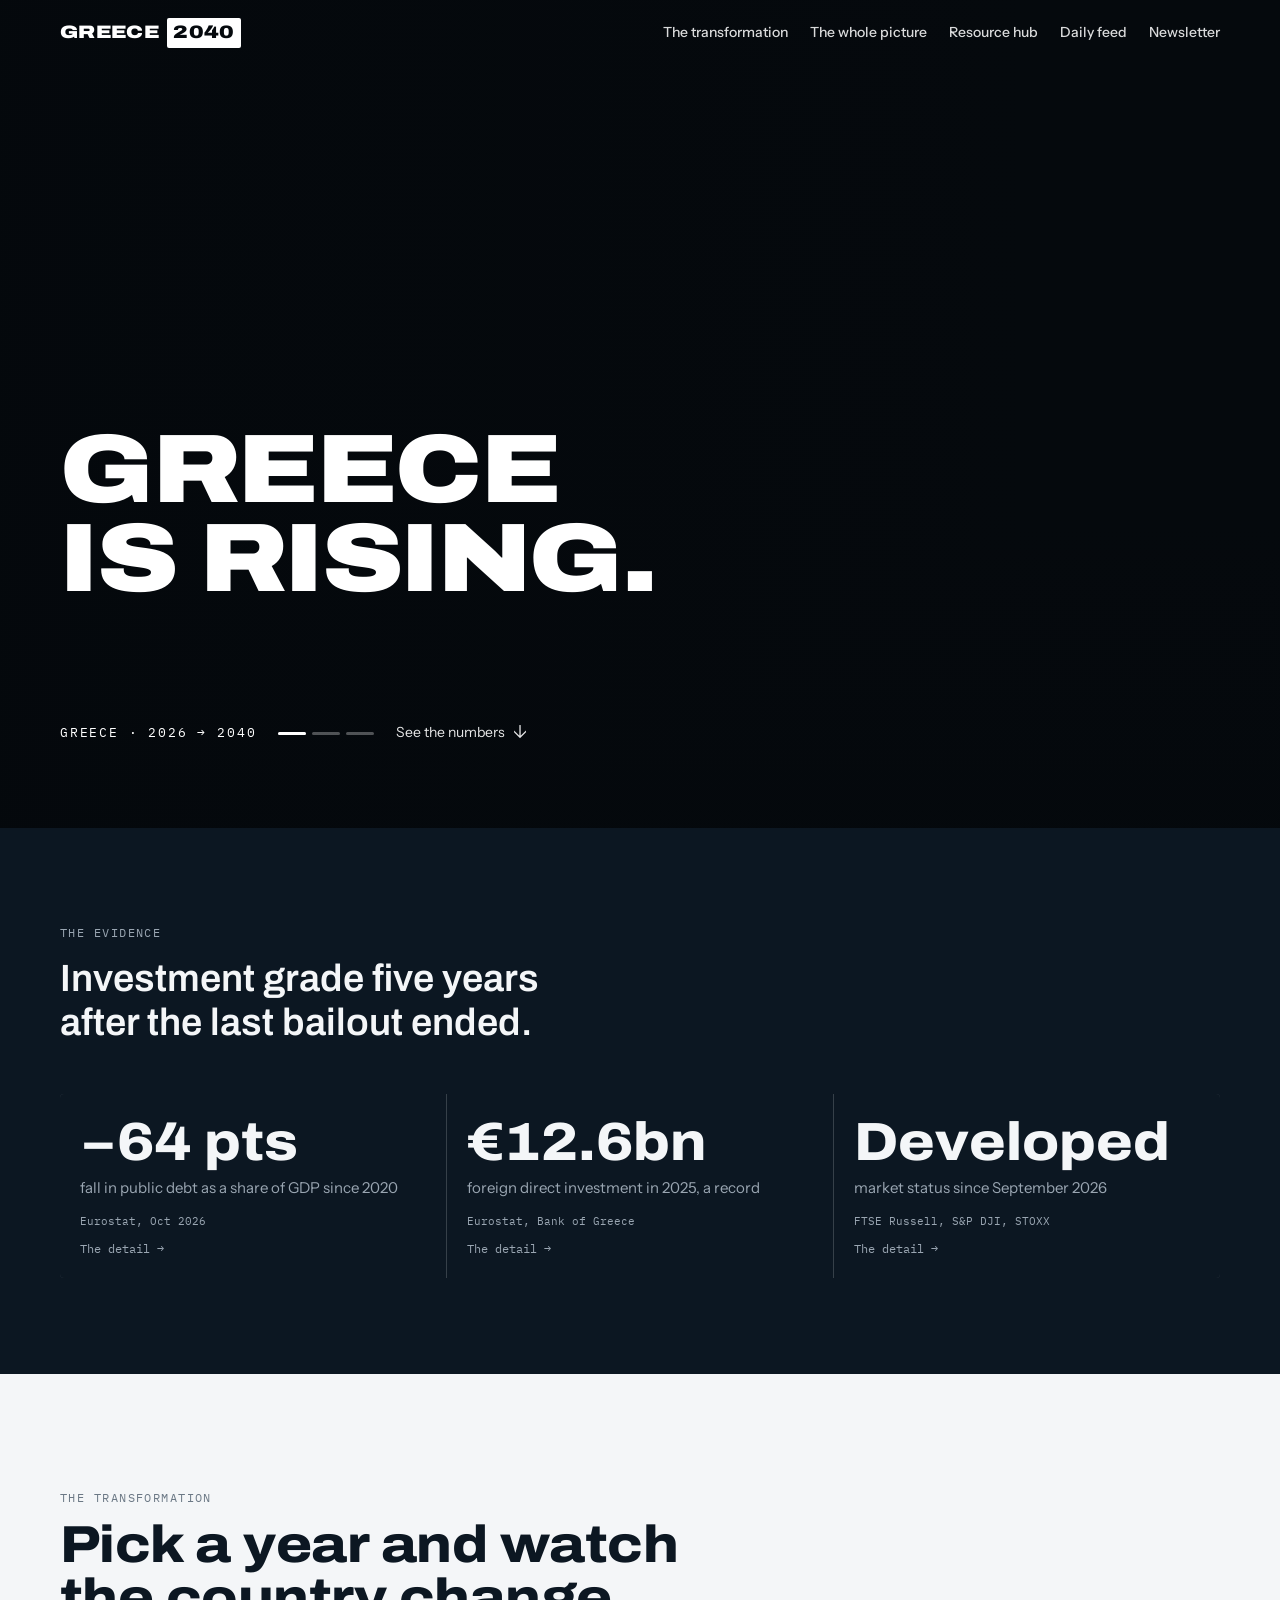
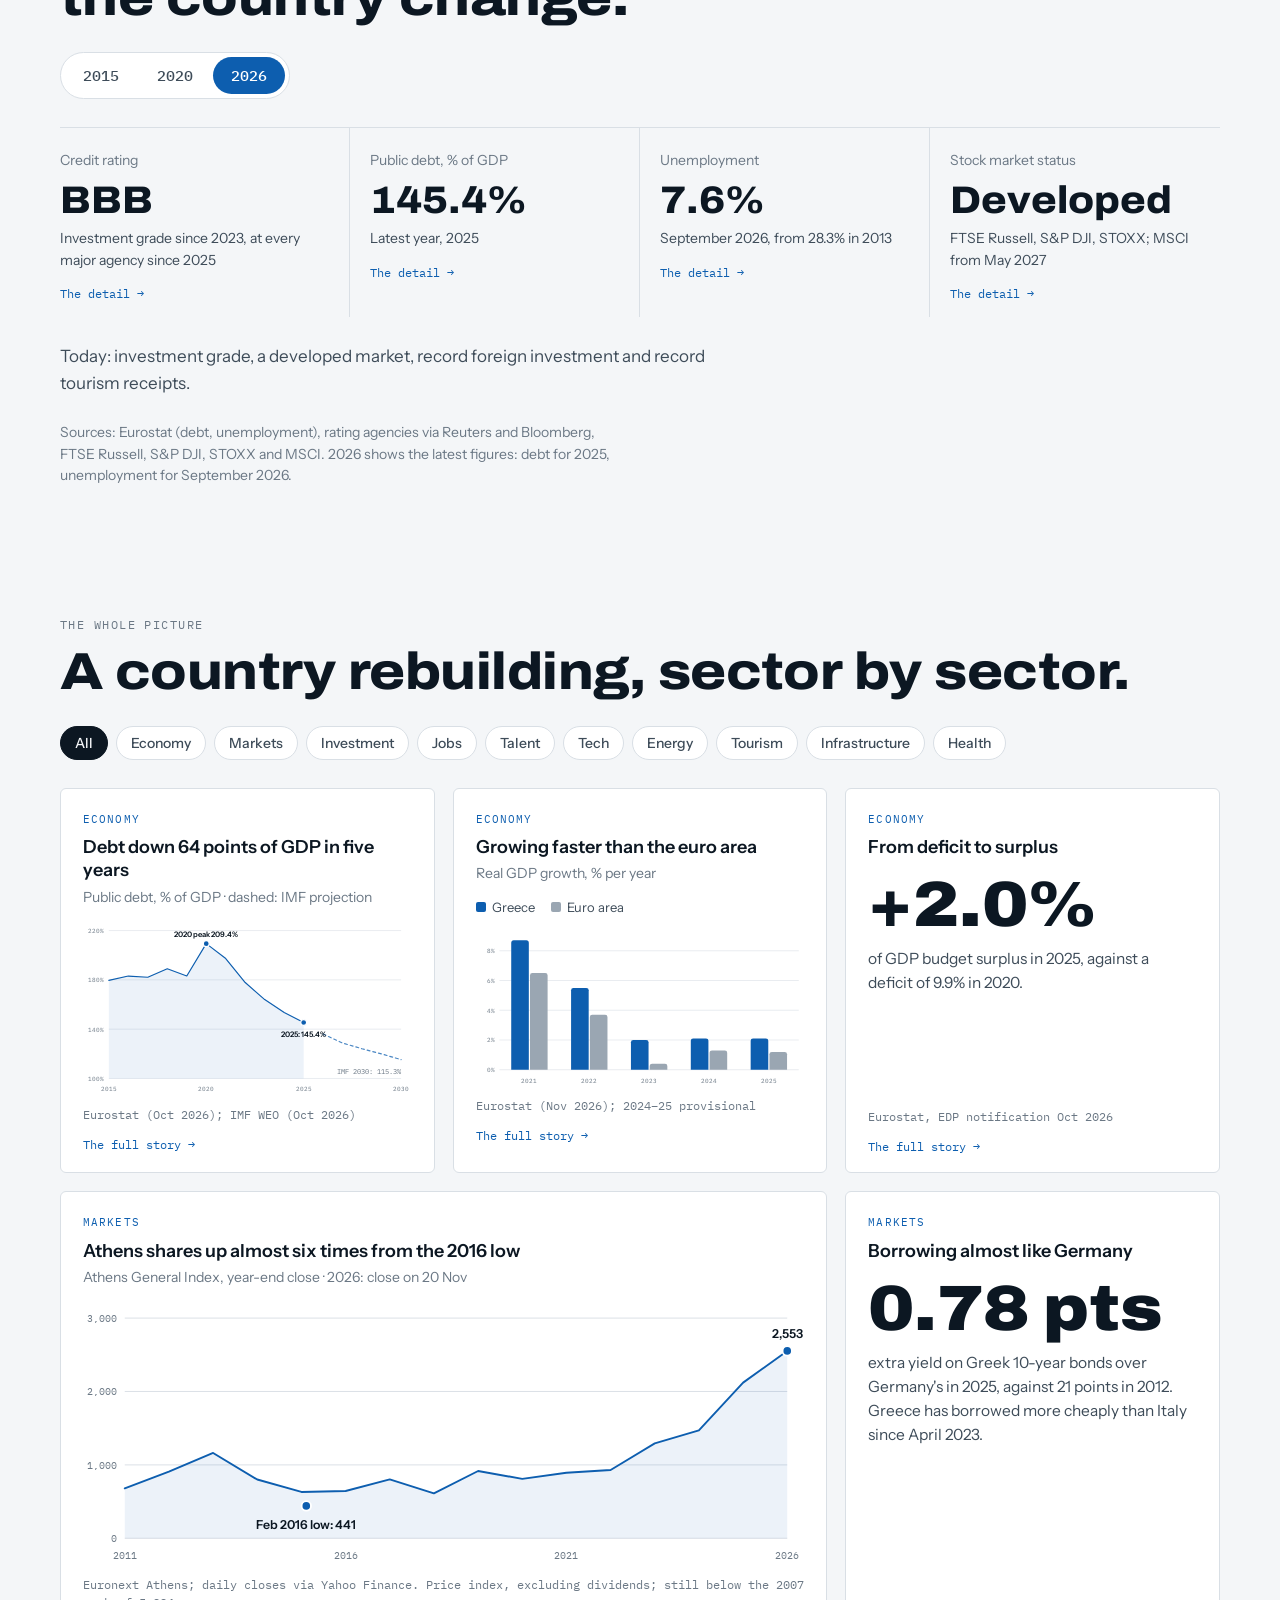
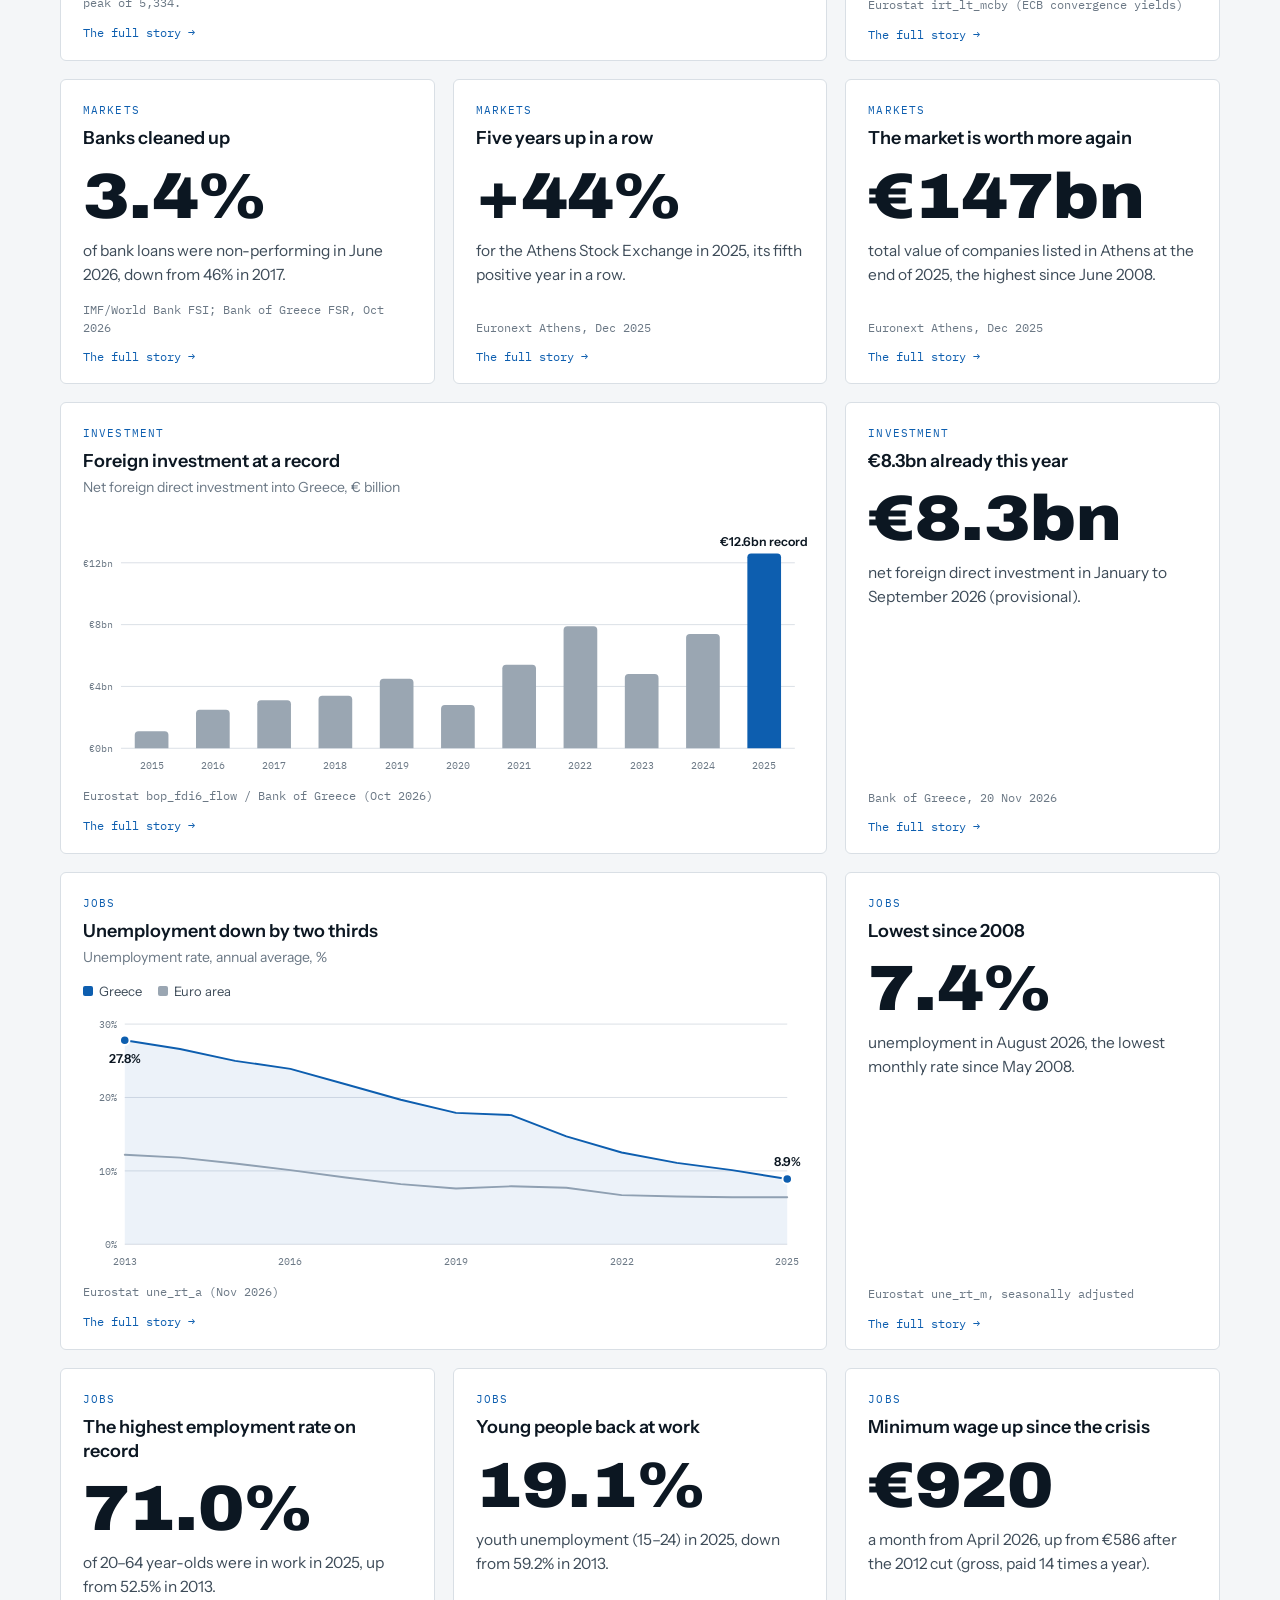
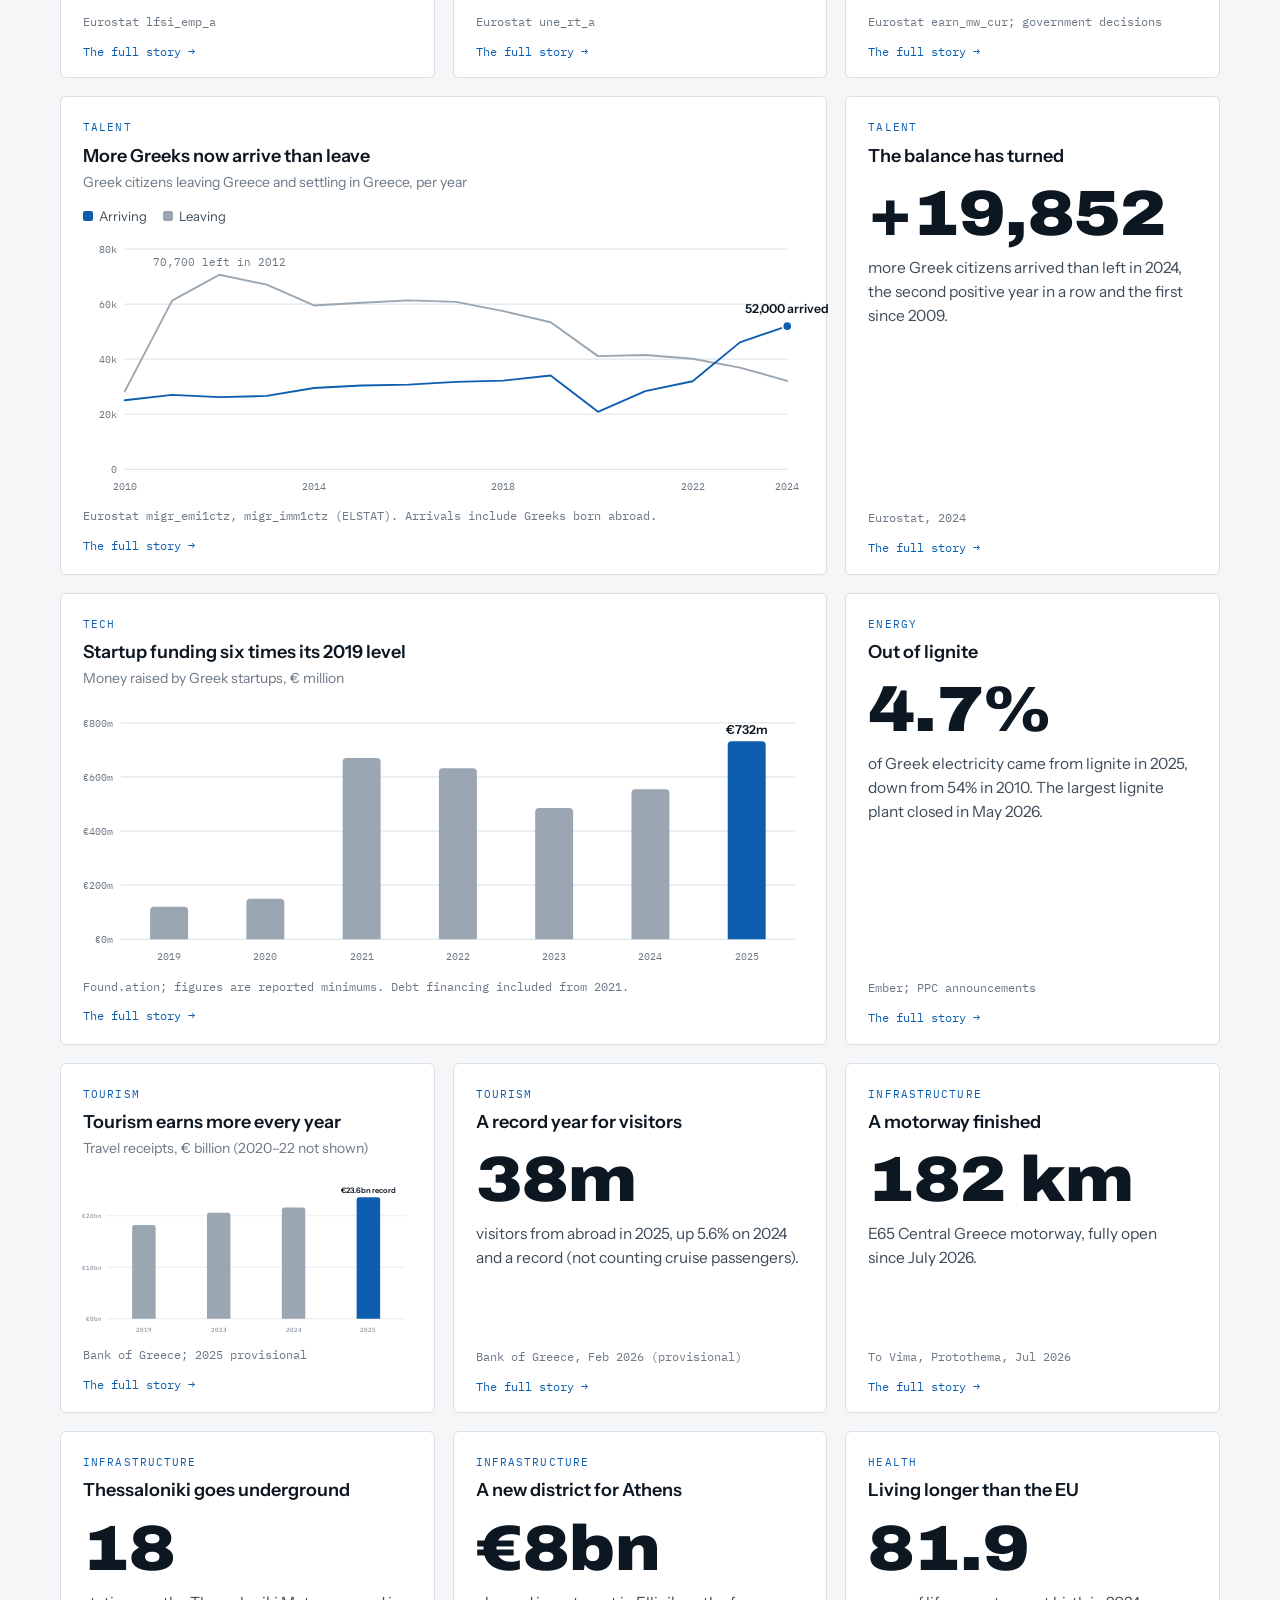
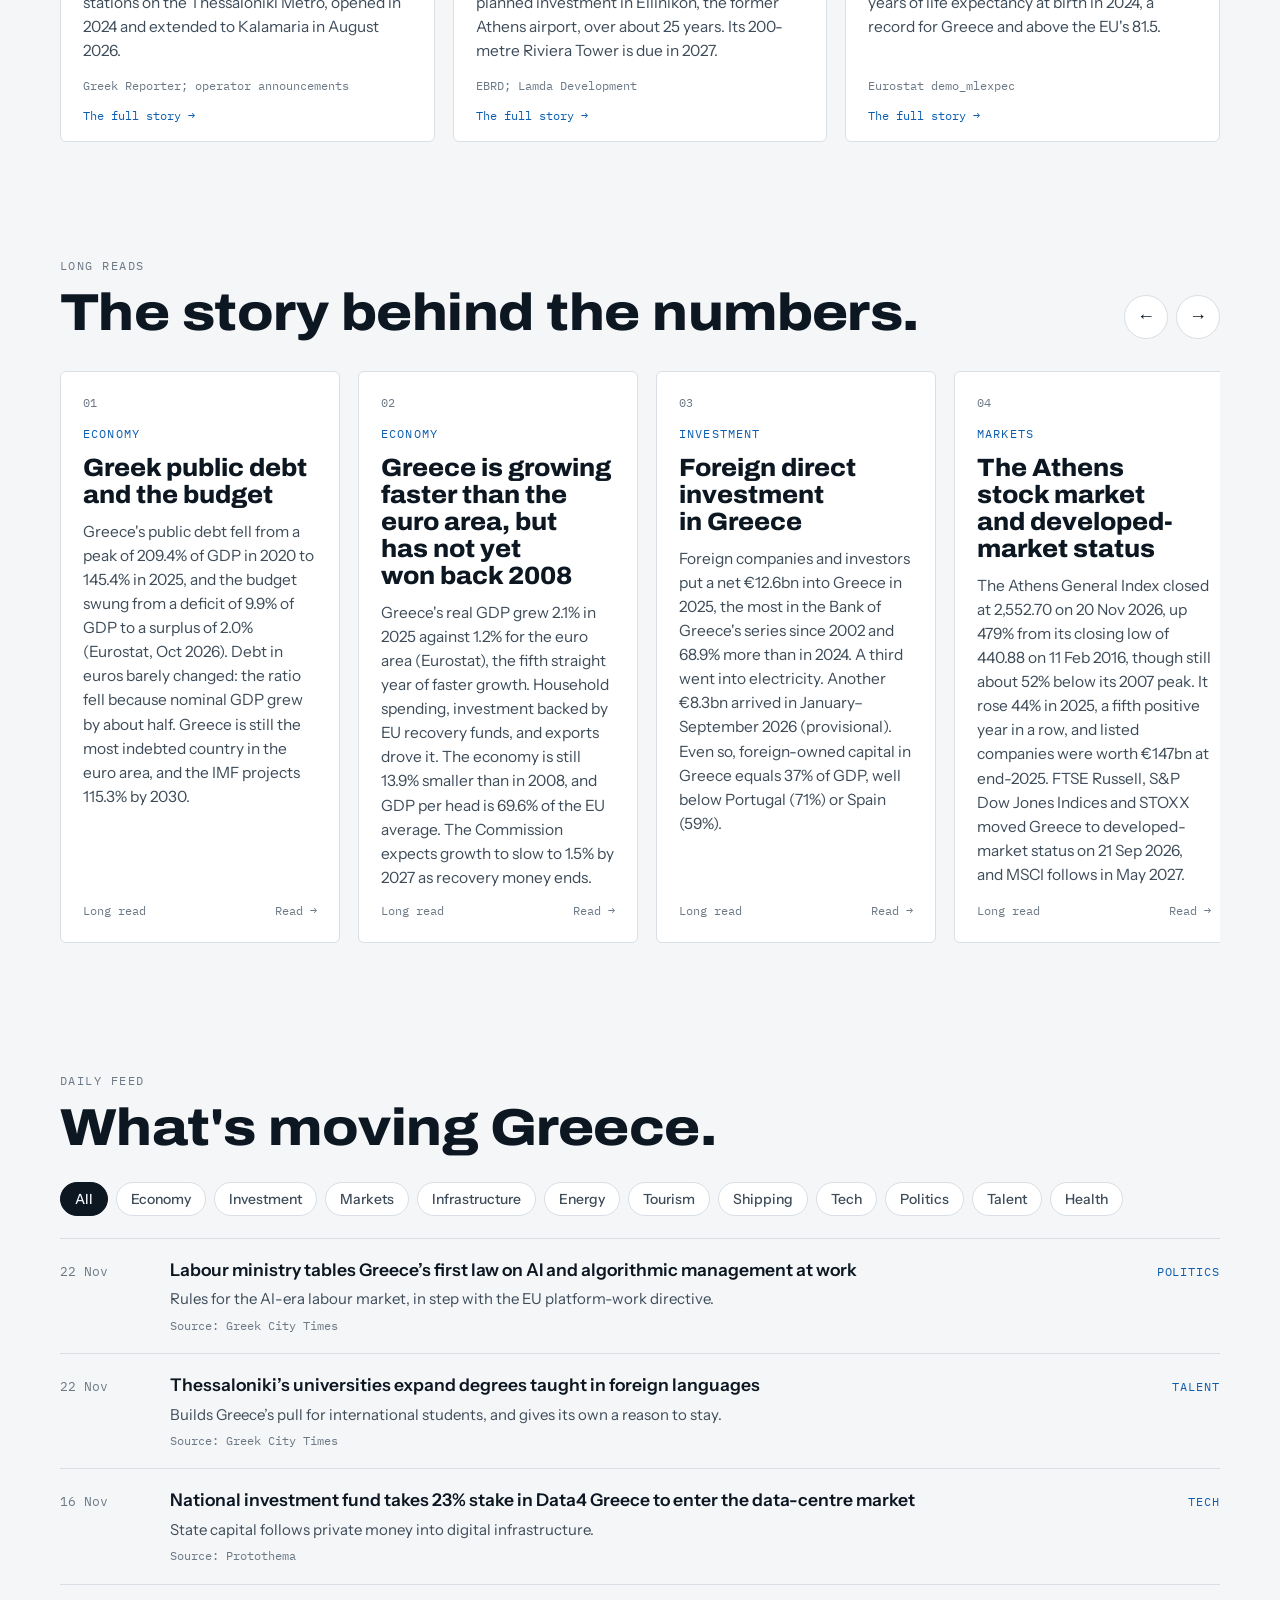
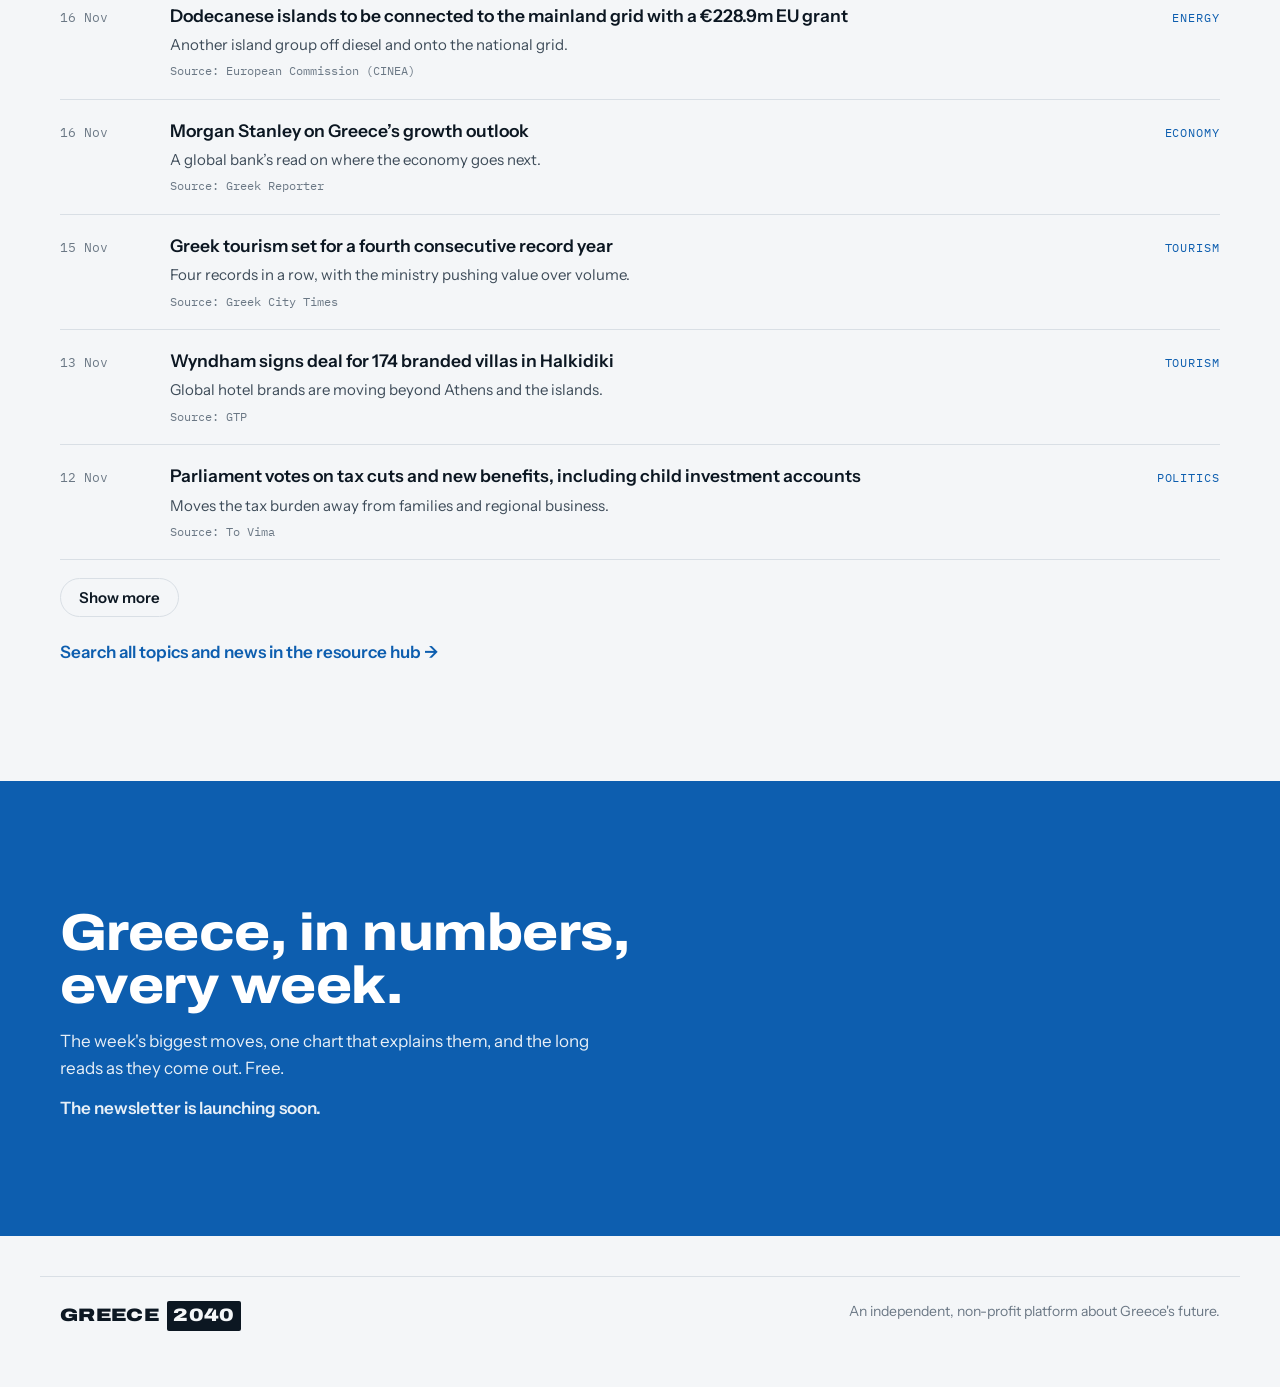
==== commit db35aaca: "Mobile menu on every page, side margins on topic pages, whole chart cards clickable, remove homepage" ====
--- a/index.html
+++ b/index.html
@@ -48,7 +48,8 @@
   --rule: #22303C; --accent: #5B9BFF; --accent-ink: #06101A; --series-2: #5D6B78; --draft: #F0A15C; color-scheme: dark; }
 
 * { box-sizing: border-box; }
-body { background: var(--bg); color: var(--ink); font-family: var(--f-body); font-size: 17px; line-height: 1.55; }
+body { margin: 0; background: var(--bg); color: var(--ink); font-family: var(--f-body); font-size: 17px; line-height: 1.55; }
+.hero > .wrap { width: 100%; }
 a { color: inherit; }
 :focus-visible { outline: 2px solid var(--accent); outline-offset: 3px; }
 .wrap { max-width: var(--wrap); margin: 0 auto; padding-left: max(20px, env(safe-area-inset-left, 0px)); padding-right: max(20px, env(safe-area-inset-right, 0px)); }
@@ -68,6 +69,10 @@
 .nav { display: flex; gap: 22px; font-size: 14px; font-weight: 500; }
 .nav a { text-decoration: none; opacity: .85; }
 .nav a:hover { opacity: 1; text-decoration: underline; text-underline-offset: 4px; }
+.menu-btn { display: none; align-items: center; gap: 8px; font: 500 14px var(--f-body); color: inherit; background: rgba(5,9,13,.35); border: 1px solid rgba(255,255,255,.35); border-radius: 6px; padding: 8px 12px; cursor: pointer; }
+.menu-btn i, .menu-btn i::before, .menu-btn i::after { display: block; width: 16px; height: 2px; background: currentColor; border-radius: 1px; position: relative; }
+.menu-btn i::before, .menu-btn i::after { content: ""; position: absolute; left: 0; }
+.menu-btn i::before { top: -5px; } .menu-btn i::after { top: 5px; }
 .hero-body { position: relative; z-index: 2; margin-top: auto; padding-bottom: clamp(48px, 9vh, 96px); }
 .statements { position: relative; display: grid; }
 .statement { grid-area: 1 / 1; font-family: var(--f-display); font-weight: 900; font-stretch: 118%; text-transform: uppercase; font-size: clamp(42px, 7.6vw, 108px); line-height: .92; letter-spacing: -.015em; max-width: 13ch; text-wrap: balance; margin: 0; transition: opacity .6s ease, transform .6s ease; }
@@ -159,6 +164,10 @@
 
 @media (max-width: 860px) {
   .nav { display: none; }
+  .menu-btn { display: inline-flex; }
+  .topbar.menu-open .nav { display: flex; flex-direction: column; gap: 0; position: absolute; top: calc(100% + 10px); left: 0; right: 0; background: rgba(5,9,13,.94); backdrop-filter: blur(10px); padding: 4px max(20px, env(safe-area-inset-left, 0px)) 10px; }
+  .topbar.menu-open .nav a { opacity: 1; padding: 14px 0; font-size: 17px; border-bottom: 1px solid rgba(255,255,255,.14); }
+  .topbar.menu-open .nav a:last-child { border-bottom: 0; }
   .stats { grid-template-columns: minmax(0, 1fr); }
   .era-grid { grid-template-columns: repeat(2, minmax(0, 1fr)); }
   .era-cell { padding: 18px 14px 14px 0 !important; border-right: 0; border-bottom: 1px solid var(--rule); }
@@ -184,7 +193,7 @@
 .era-cell .go { color: var(--accent); display: block; margin: 10px 0 8px; }
 .dash .chart[data-href] .more-link { font-family: var(--f-mono); font-size: 12px; color: var(--accent); text-decoration: none; margin-top: 12px; display: inline-block; }
 .dash .chart[data-href] .more-link:hover { text-decoration: underline; }
-.dash .chart.kpi[data-href] { cursor: pointer; }
+.dash .chart[data-href] { cursor: pointer; }
 .dash .chart[data-href]:hover { border-color: var(--accent); }
 .hub-link { display: inline-block; margin-top: 22px; font-weight: 600; color: var(--accent); text-decoration: none; }
 .hub-link:hover { text-decoration: underline; }
@@ -210,7 +219,8 @@
   <video id="heroVideo" autoplay muted loop playsinline preload="auto" aria-hidden="true"></video>
   <div class="wrap topbar">
     <a class="mark" href="#top" aria-label="Greece 2040 home">GREECE <b>2040</b></a>
-    <nav class="nav" aria-label="Sections">
+    <button class="menu-btn" type="button" aria-expanded="false" aria-controls="site-nav" onclick="var o=this.parentNode.classList.toggle('menu-open');this.setAttribute('aria-expanded',o)"><i></i>Menu</button>
+    <nav class="nav" id="site-nav" aria-label="Sections" onclick="if(event.target.closest('a')){this.parentNode.classList.remove('menu-open');this.previousElementSibling.setAttribute('aria-expanded','false')}">
       <a href="#numbers">The transformation</a>
       <a href="#picture">The whole picture</a>
       <a href="hub.html">Resource hub</a>
@@ -698,7 +708,7 @@
     if (!c.dataset.href) return;
     const a = document.createElement('a'); a.className = 'more-link'; a.href = c.dataset.href; a.textContent = 'The full story →';
     c.appendChild(a);
-    if (c.classList.contains('kpi')) c.addEventListener('click', (e) => { if (!e.target.closest('a')) location.href = c.dataset.href; });
+    c.addEventListener('click', (e) => { if (!e.target.closest('a, button')) location.href = c.dataset.href; });
   });
 
   /* ---------- Long reads: one per bucket ---------- */
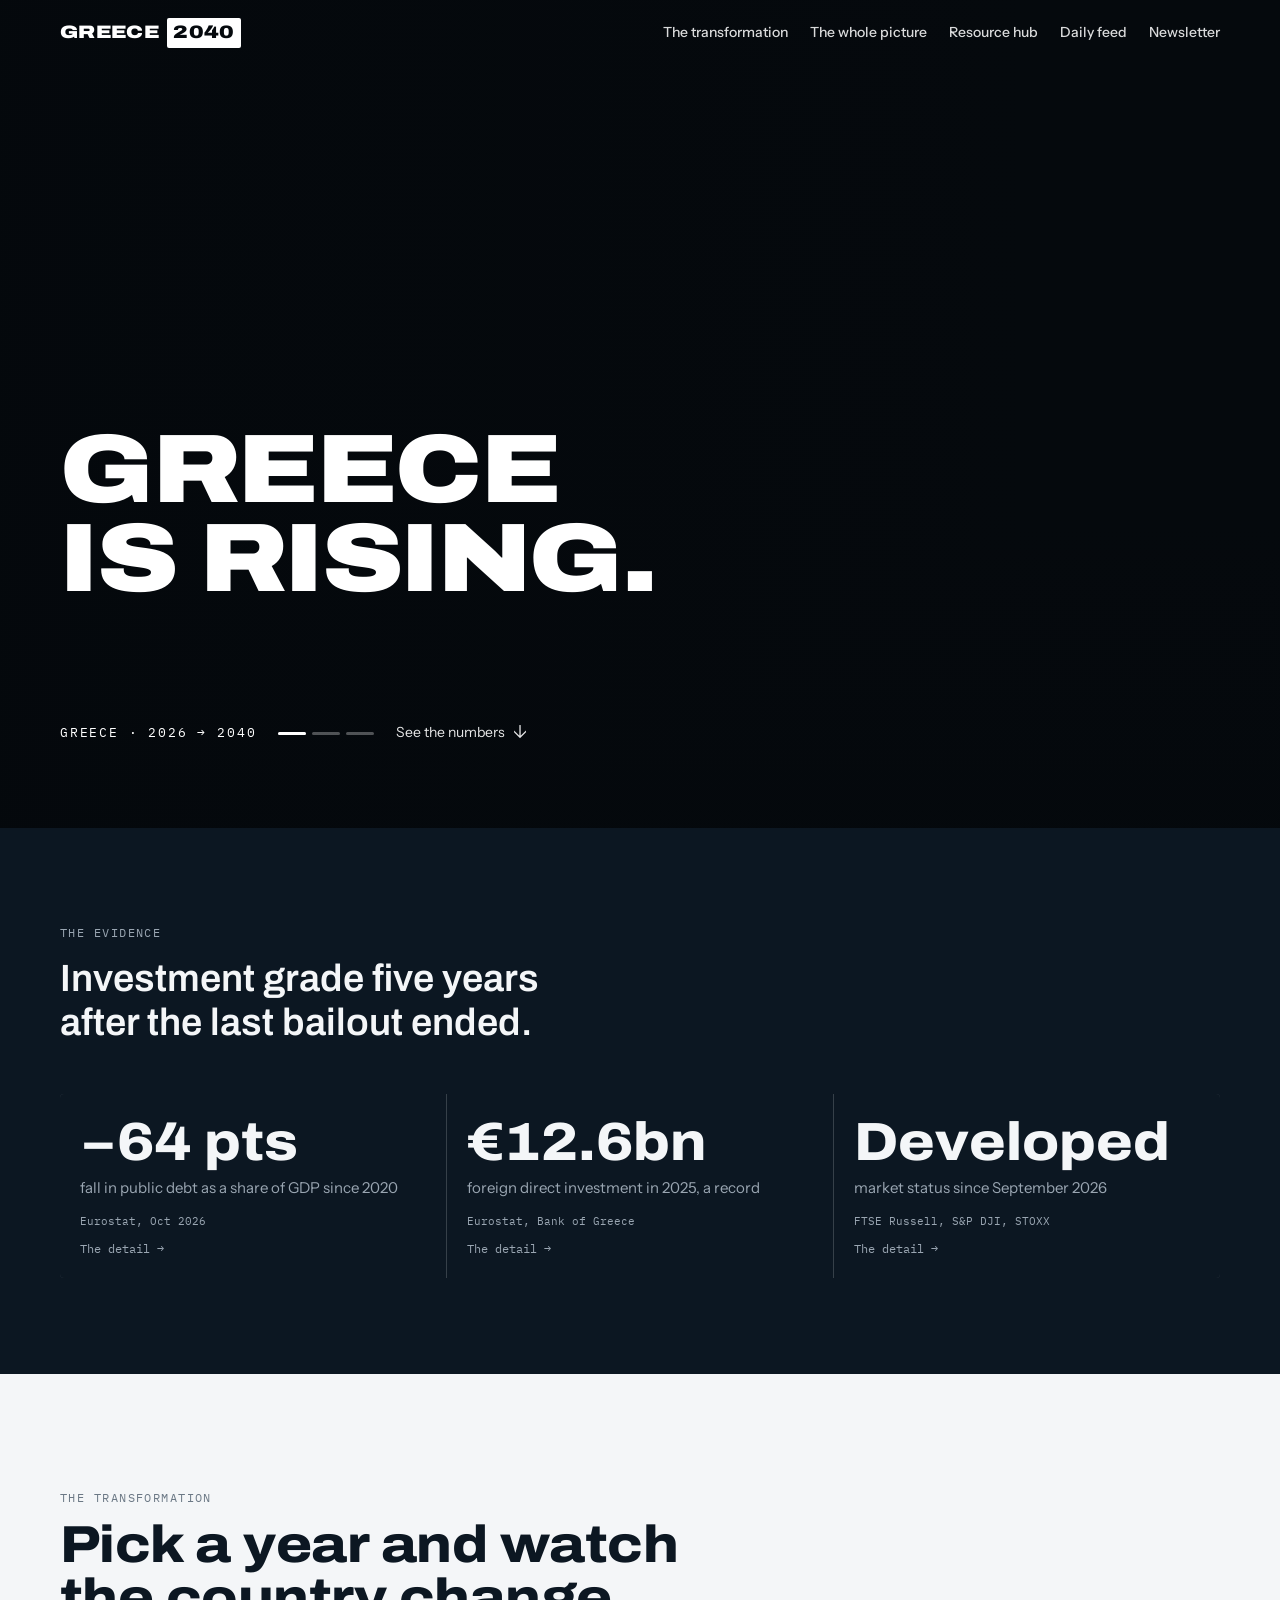
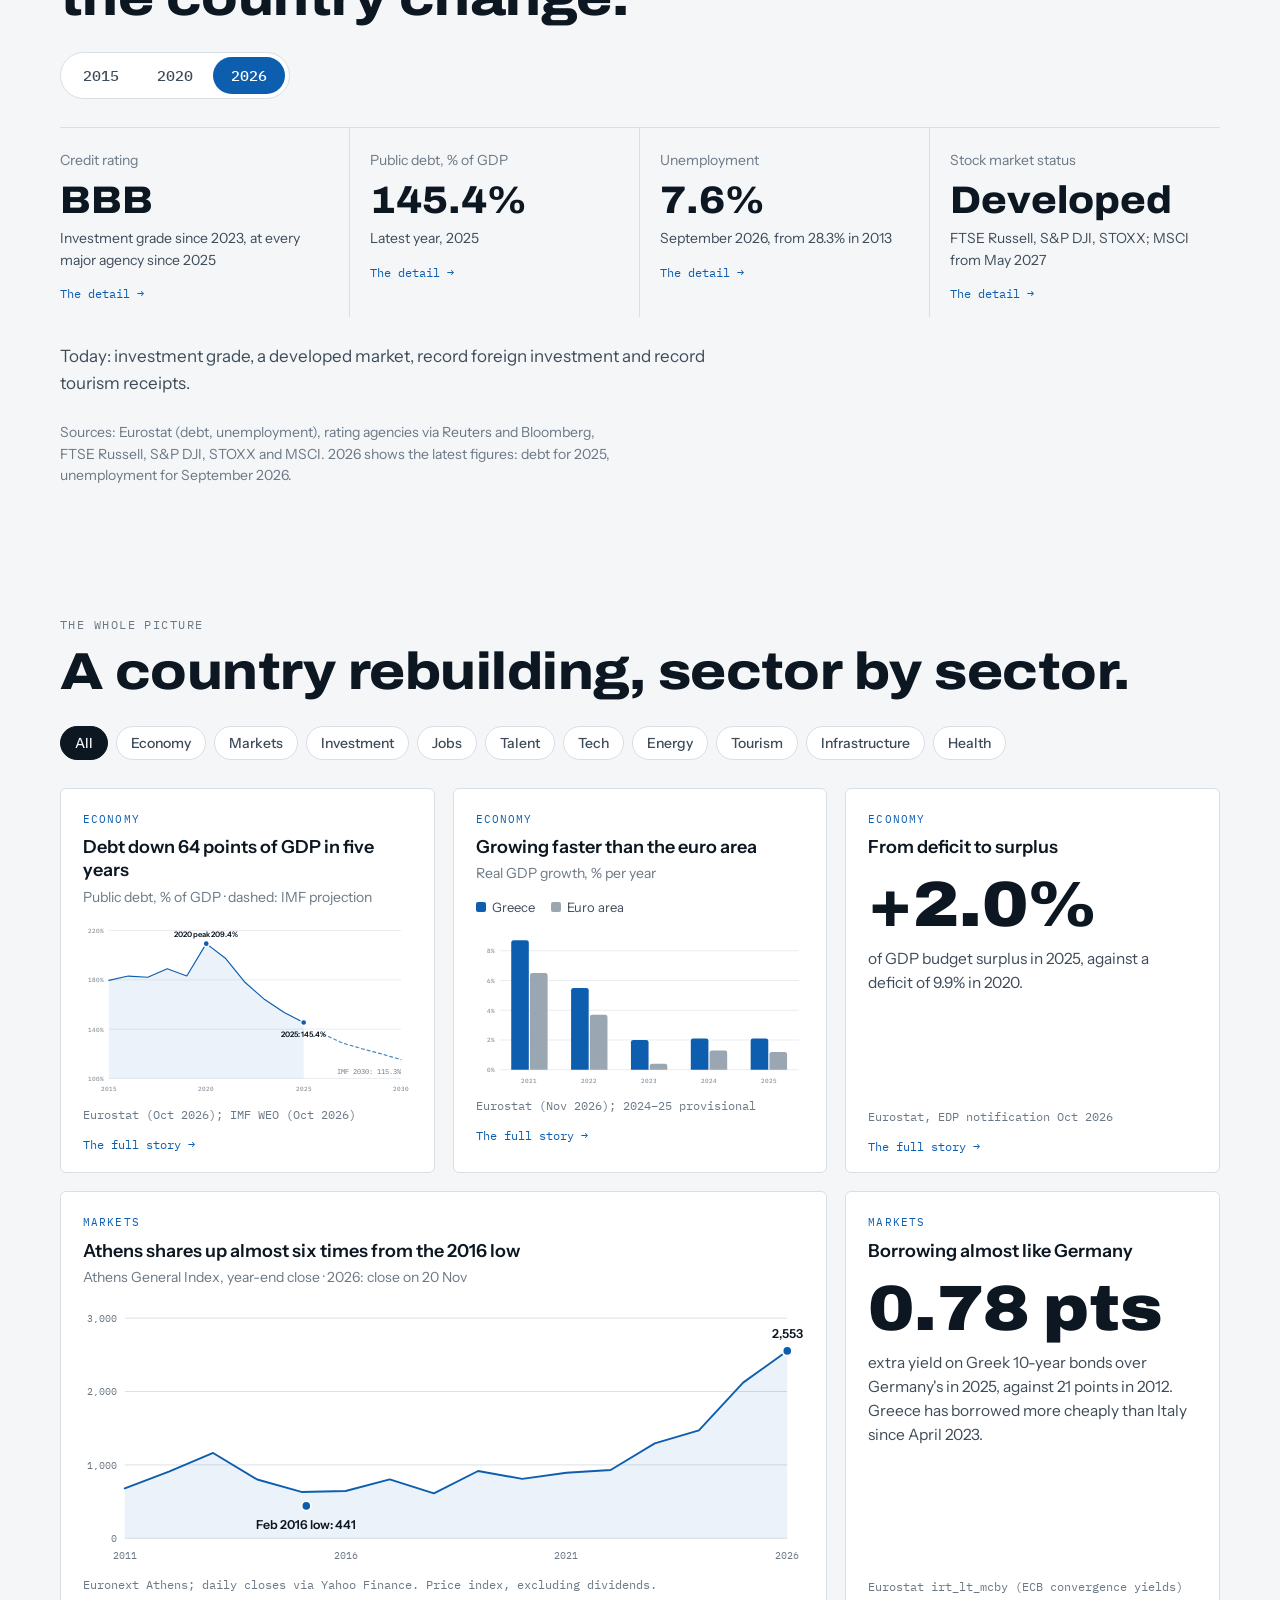
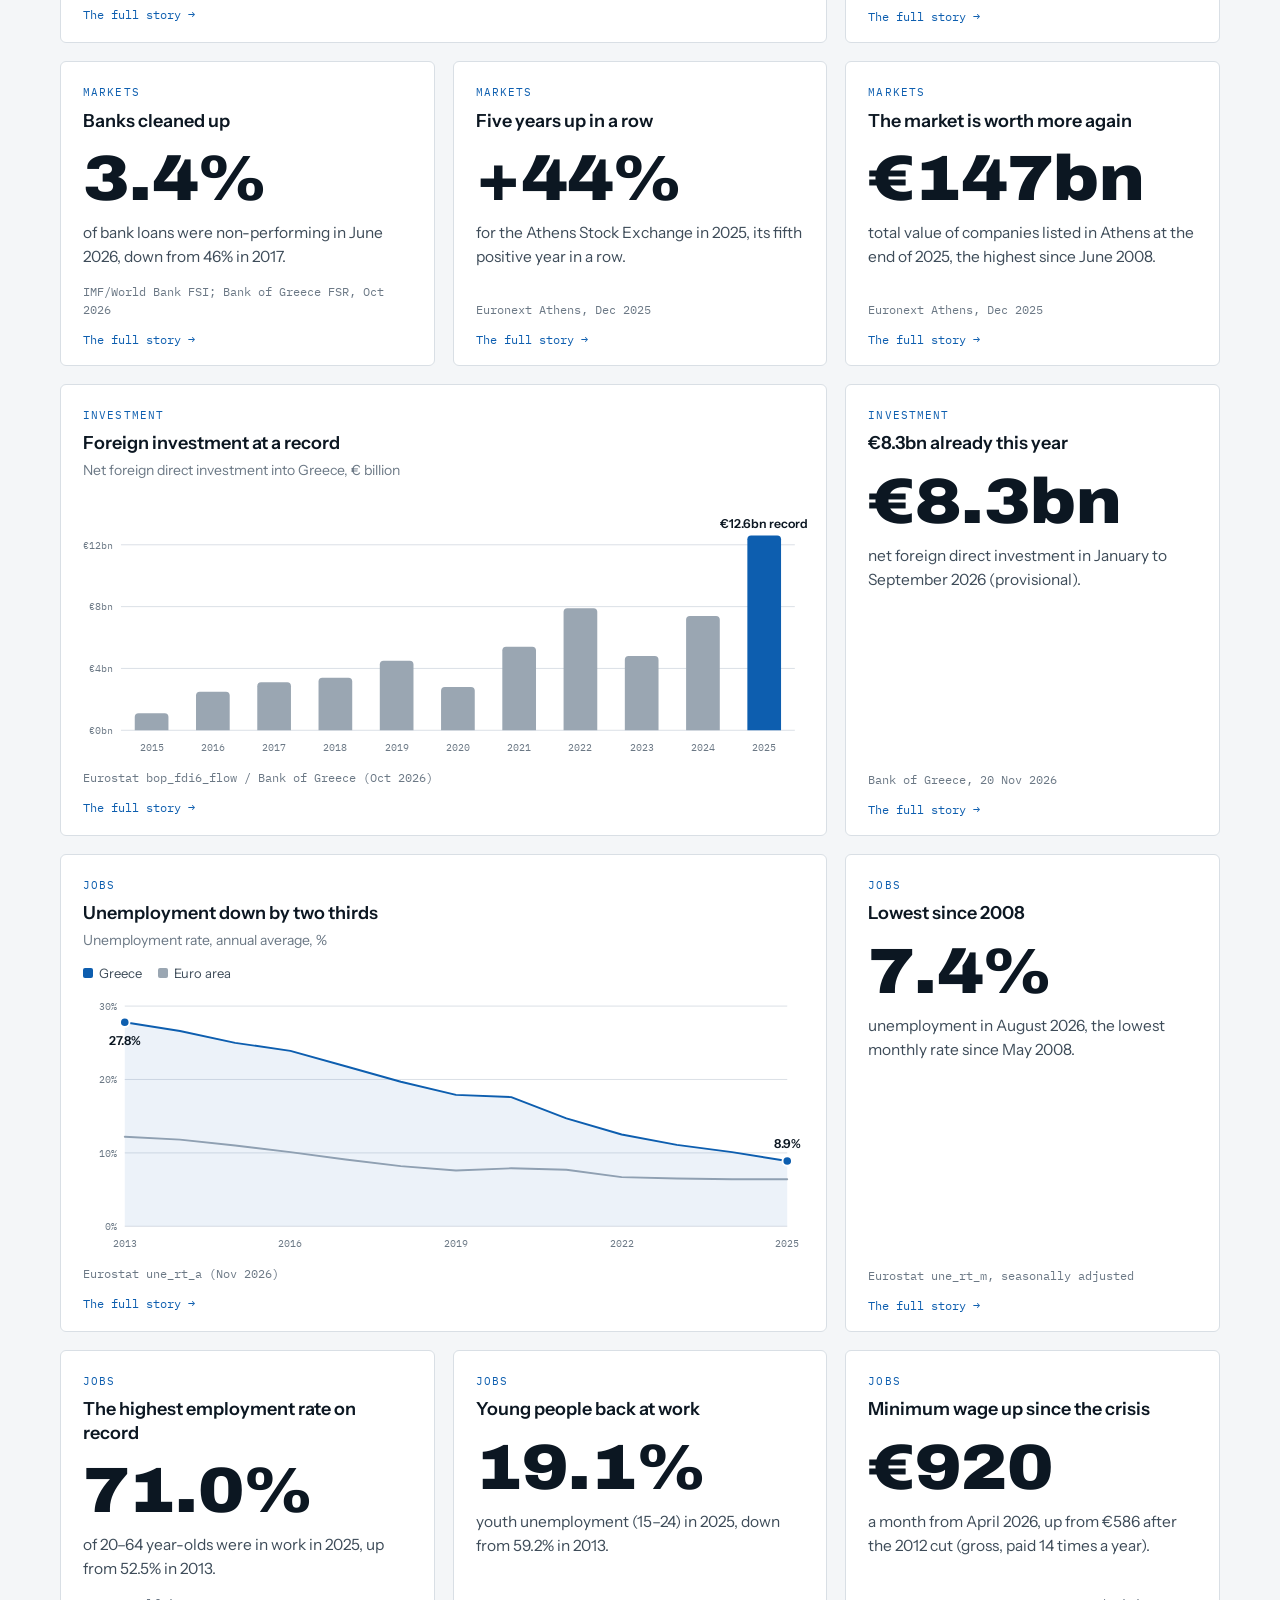
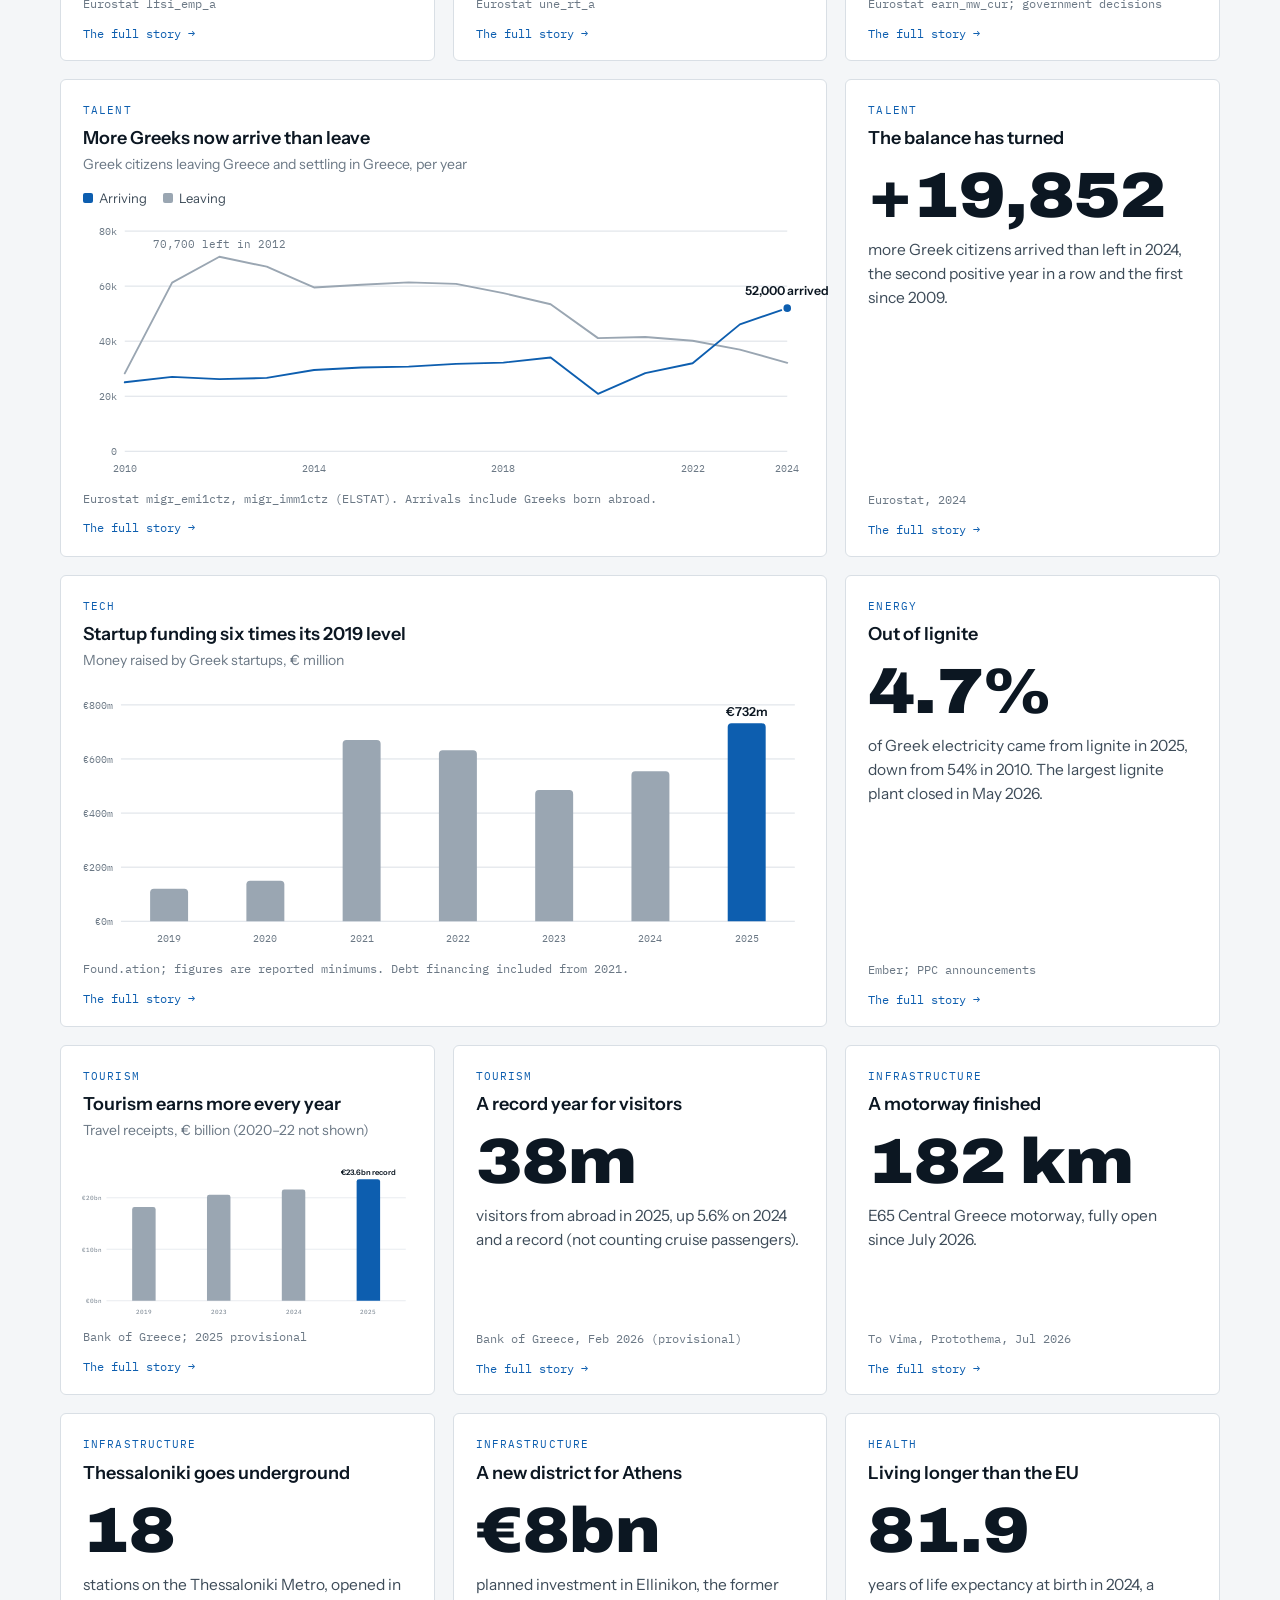
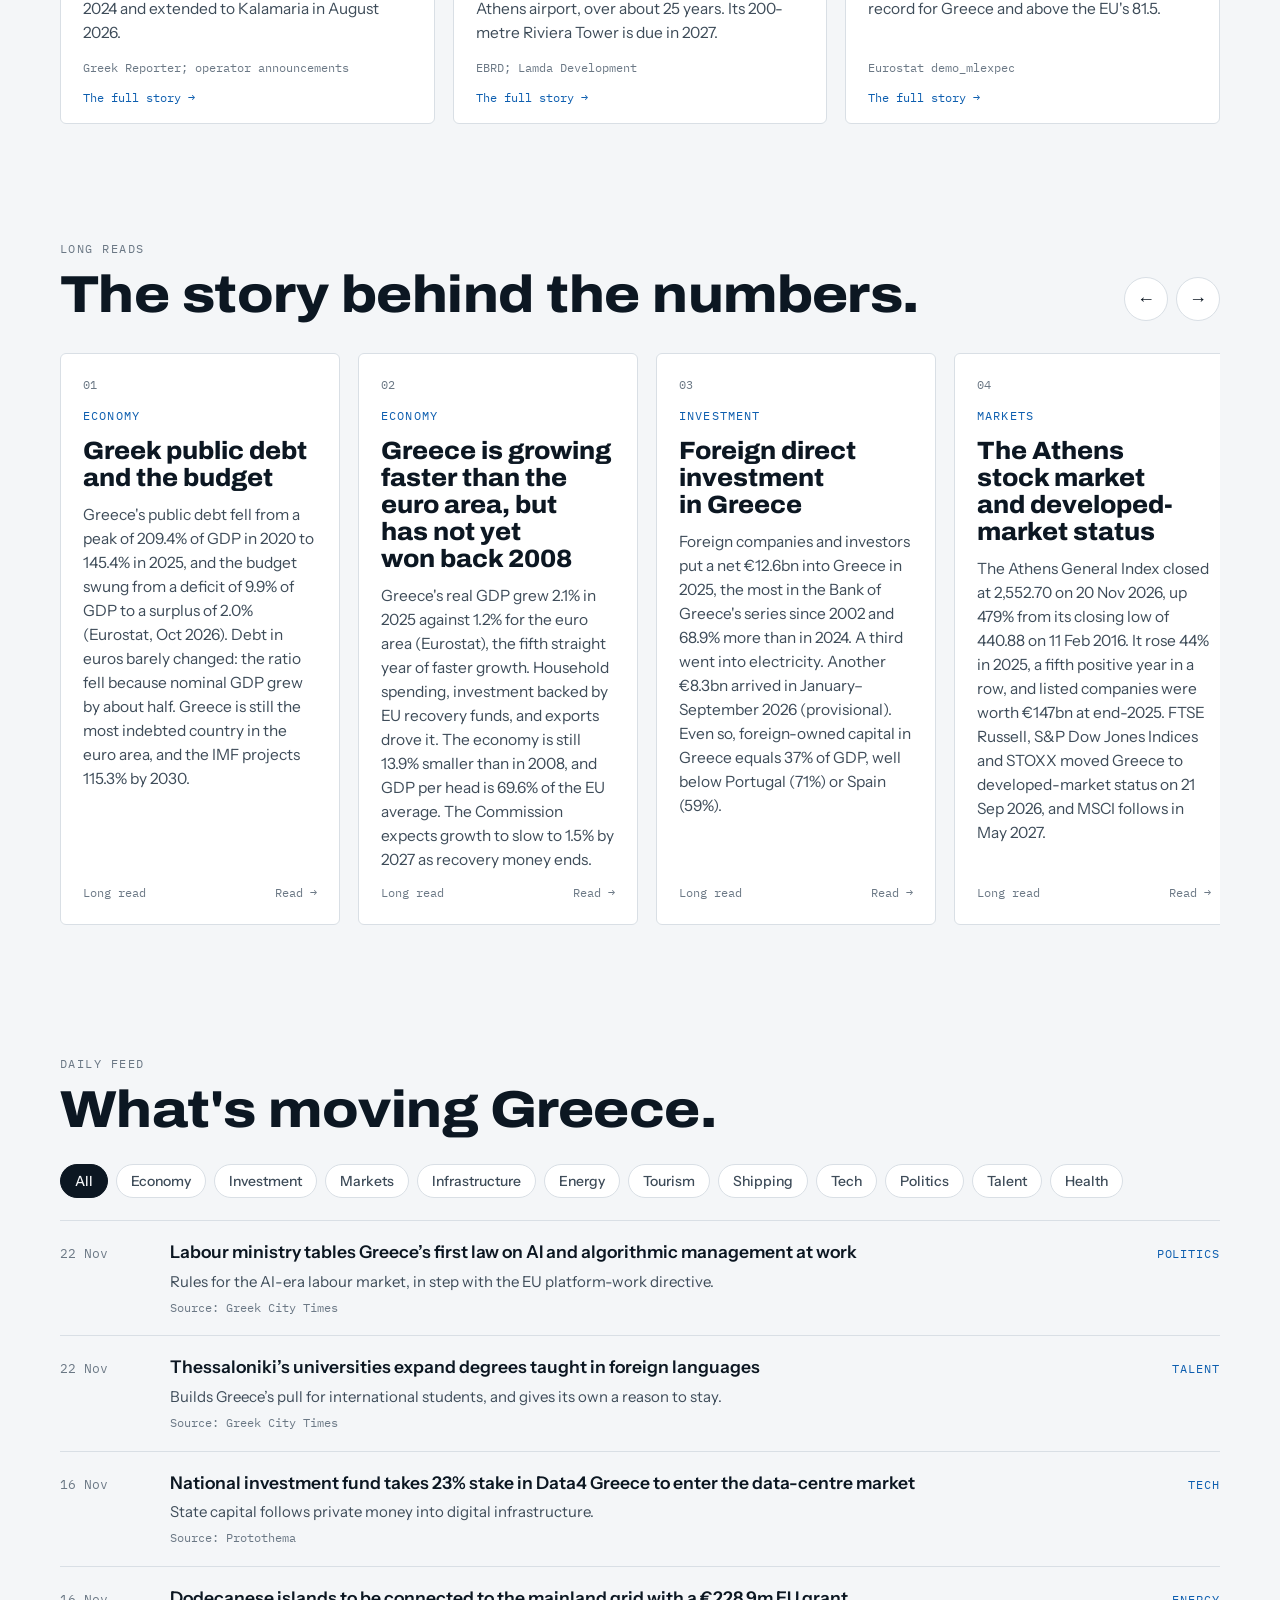
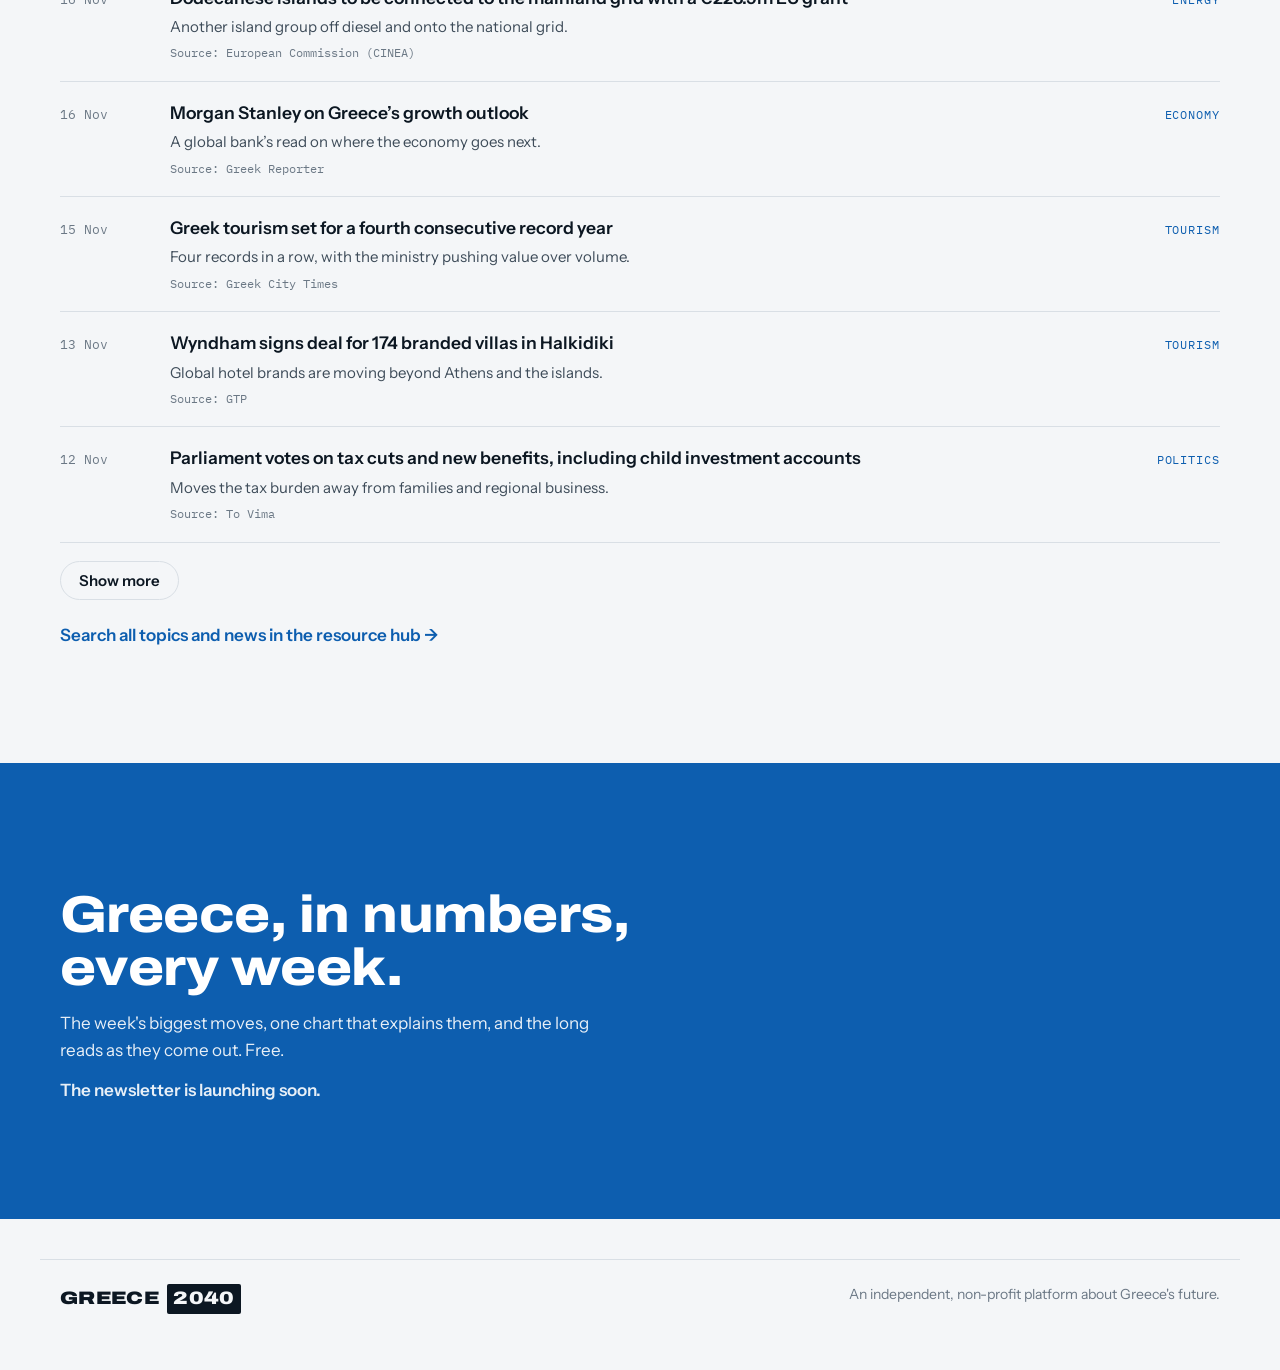
==== commit 34ed8ddf: "Tone pass on stock market, ratings and jobs pages: achievement-first titles, gaps moved to What to w" ====
--- a/index.html
+++ b/index.html
@@ -371,7 +371,7 @@
         <h3>Athens shares up almost six times from the 2016 low</h3>
         <p class="sub">Athens General Index, year-end close · 2026: close on 20 Nov</p>
         <svg viewBox="0 0 760 280" role="img" aria-label="Line chart of the Athens General Index, 2011 to 2026, from a closing low of 440.88 in February 2016 to 2,552.70 in November 2026"></svg>
-        <div class="foot"><span>Euronext Athens; daily closes via Yahoo Finance. Price index, excluding dividends; still below the 2007 peak of 5,334.</span></div>
+        <div class="foot"><span>Euronext Athens; daily closes via Yahoo Finance. Price index, excluding dividends.</span></div>
       </figure>
 
       <figure data-href="pillars/credit.html#bond-spread" class="chart kpi" data-cat="Markets">
@@ -502,7 +502,7 @@
       </div>
       <div class="rail-btns"><button type="button" id="railPrev" aria-label="Previous long reads">←</button><button type="button" id="railNext" aria-label="Next long reads">→</button></div>
     </div>
-    <div class="rail" id="rail" tabindex="0" aria-label="Long reads"><!--BUILD:rail--><a class="read" href="pillars/public-finances.html"><span class="num">01</span><span class="tag">Economy</span><h3>Greek public debt and the budget</h3><p>Greece&#x27;s public debt fell from a peak of 209.4% of GDP in 2020 to 145.4% in 2025, and the budget swung from a deficit of 9.9% of GDP to a surplus of 2.0% (Eurostat, Oct 2026). Debt in euros barely changed: the ratio fell because nominal GDP grew by about half. Greece is still the most indebted country in the euro area, and the IMF projects 115.3% by 2030.</p><span class="meta"><span>Long read</span><span>Read →</span></span></a><a class="read" href="pillars/growth.html"><span class="num">02</span><span class="tag">Economy</span><h3>Greece is growing faster than the euro area, but has not yet won back 2008</h3><p>Greece&#x27;s real GDP grew 2.1% in 2025 against 1.2% for the euro area (Eurostat), the fifth straight year of faster growth. Household spending, investment backed by EU recovery funds, and exports drove it. The economy is still 13.9% smaller than in 2008, and GDP per head is 69.6% of the EU average. The Commission expects growth to slow to 1.5% by 2027 as recovery money ends.</p><span class="meta"><span>Long read</span><span>Read →</span></span></a><a class="read" href="pillars/investment.html"><span class="num">03</span><span class="tag">Investment</span><h3>Foreign direct investment in Greece</h3><p>Foreign companies and investors put a net €12.6bn into Greece in 2025, the most in the Bank of Greece&#x27;s series since 2002 and 68.9% more than in 2024. A third went into electricity. Another €8.3bn arrived in January–September 2026 (provisional). Even so, foreign-owned capital in Greece equals 37% of GDP, well below Portugal (71%) or Spain (59%).</p><span class="meta"><span>Long read</span><span>Read →</span></span></a><a class="read" href="pillars/stock-market.html"><span class="num">04</span><span class="tag">Markets</span><h3>The Athens stock market and developed-market status</h3><p>The Athens General Index closed at 2,552.70 on 20 Nov 2026, up 479% from its closing low of 440.88 on 11 Feb 2016, though still about 52% below its 2007 peak. It rose 44% in 2025, a fifth positive year in a row, and listed companies were worth €147bn at end-2025. FTSE Russell, S&amp;P Dow Jones Indices and STOXX moved Greece to developed-market status on 21 Sep 2026, and MSCI follows in May 2027.</p><span class="meta"><span>Long read</span><span>Read →</span></span></a><a class="read" href="pillars/credit.html"><span class="num">05</span><span class="tag">Markets</span><h3>Credit ratings, bond yields and the banks</h3><p>Greece is rated BBB, investment grade, after more than a decade as junk. Scope and DBRS restored investment grade in 2023, S&amp;P and Fitch followed that year and Moody&#x27;s in March 2025. Markets moved first: the 10-year spread over Germany averaged 0.78 points in 2025, against 21 points in 2012 (Eurostat), and bad loans fell to 3.4% of bank loans in June 2026, from 46% in 2017.</p><span class="meta"><span>Long read</span><span>Read →</span></span></a><a class="read" href="pillars/jobs.html"><span class="num">06</span><span class="tag">Jobs</span><h3>Jobs, unemployment and wages</h3><p>Greek unemployment fell from 27.8% in 2013 to 8.9% in 2025, and the monthly rate reached 7.4% in August 2026, the lowest since May 2008 (Eurostat). A record 71.0% of 20–64 year-olds are in work and the minimum wage is €920. The catches: fewer people work than in 2009, long-term unemployment is the EU&#x27;s highest, and average pay is still below 2008 even before inflation.</p><span class="meta"><span>Long read</span><span>Read →</span></span></a><a class="read" href="pillars/talent.html"><span class="num">07</span><span class="tag">Talent</span><h3>Brain drain and brain regain</h3><p>In 2024, 51,993 Greek citizens settled in Greece and 32,141 left, a net gain of 19,852 and the second positive year in a row, according to ELSTAT estimates published by Eurostat. Departures have more than halved since the 2012 peak of 70,696. The gain is still small: 2023–24 added about 29,000 Greek citizens, against a net loss of about 328,000 in 2010–2022.</p><span class="meta"><span>Long read</span><span>Read →</span></span></a><a class="read" href="pillars/tech.html"><span class="num">08</span><span class="tag">Tech</span><h3>Startups and the tech sector</h3><p>Greek startups raised more than €732m in 2025, about six times the €120m of 2019, according to Found.ation. Microsoft, Google and Data4 are building data centres near Athens, and Greeks now use online public services more than the EU average (61% against 58% in 2025, Eurostat). But the ICT sector is still 3.5% of the economy against 5.6% in the EU, and basic digital skills are falling behind.</p><span class="meta"><span>Long read</span><span>Read →</span></span></a><a class="read" href="pillars/energy.html"><span class="num">09</span><span class="tag">Energy</span><h3>Greece is almost out of lignite, and now exports electricity</h3><p>Lignite made 54% of Greek electricity in 2010 and 4.7% in 2025 (Ember). The largest lignite plant, Agios Dimitrios, closed on 15 May 2026, and the last unit is due to stop burning lignite by end-2026. Wind and solar made 40.6% of generation in 2025, against 30.2% in the EU, but gas rose to 40.3% and the renewables share slipped for a second year.</p><span class="meta"><span>Long read</span><span>Read →</span></span></a><a class="read" href="pillars/tourism.html"><span class="num">10</span><span class="tag">Tourism</span><h3>Tourism</h3><p>Foreign visitors spent a record €23.6bn in Greece in 2025, more than double the 2010 figure, and 38m of them came, also a record, according to the Bank of Greece. Receipts rose another 9.7% in January–September 2026. Most of the growth comes from more visitors rather than bigger spending per trip, which is why the government now talks about value, a longer season and regions beyond the busiest islands.</p><span class="meta"><span>Long read</span><span>Read →</span></span></a><a class="read" href="pillars/infrastructure.html"><span class="num">11</span><span class="tag">Infrastructure</span><h3>Infrastructure and big projects</h3><p>Greece opened the full 182 km E65 motorway on 23 Jul 2026 and now runs 18 Thessaloniki Metro stations, a project that cost over €3bn. At Ellinikon, €8bn of investment is planned over about 25 years (EBRD). The EU Recovery Fund, worth €35.95bn to Greece, paid for much of the build-out. Other projects lag: Athens Metro Line 4 is now due in 2032, and Eurostat shows construction output still below its 2016 level.</p><span class="meta"><span>Long read</span><span>Read →</span></span></a><a class="read" href="pillars/health.html"><span class="num">12</span><span class="tag">Health</span><h3>Health and life expectancy</h3><p>Greeks now live longer than the average European: life expectancy at birth reached a record 81.9 years in 2024, against 81.5 for the EU (Eurostat). Avoidable deaths are below the EU rate. The system behind those numbers is weaker: households pay about 34% of health costs out of pocket, more than double the EU share, and 11.5% of adults reported unmet medical need in 2025, about five times the EU rate.</p><span class="meta"><span>Long read</span><span>Read →</span></span></a><!--/BUILD:rail--></div>
+    <div class="rail" id="rail" tabindex="0" aria-label="Long reads"><!--BUILD:rail--><a class="read" href="pillars/public-finances.html"><span class="num">01</span><span class="tag">Economy</span><h3>Greek public debt and the budget</h3><p>Greece&#x27;s public debt fell from a peak of 209.4% of GDP in 2020 to 145.4% in 2025, and the budget swung from a deficit of 9.9% of GDP to a surplus of 2.0% (Eurostat, Oct 2026). Debt in euros barely changed: the ratio fell because nominal GDP grew by about half. Greece is still the most indebted country in the euro area, and the IMF projects 115.3% by 2030.</p><span class="meta"><span>Long read</span><span>Read →</span></span></a><a class="read" href="pillars/growth.html"><span class="num">02</span><span class="tag">Economy</span><h3>Greece is growing faster than the euro area, but has not yet won back 2008</h3><p>Greece&#x27;s real GDP grew 2.1% in 2025 against 1.2% for the euro area (Eurostat), the fifth straight year of faster growth. Household spending, investment backed by EU recovery funds, and exports drove it. The economy is still 13.9% smaller than in 2008, and GDP per head is 69.6% of the EU average. The Commission expects growth to slow to 1.5% by 2027 as recovery money ends.</p><span class="meta"><span>Long read</span><span>Read →</span></span></a><a class="read" href="pillars/investment.html"><span class="num">03</span><span class="tag">Investment</span><h3>Foreign direct investment in Greece</h3><p>Foreign companies and investors put a net €12.6bn into Greece in 2025, the most in the Bank of Greece&#x27;s series since 2002 and 68.9% more than in 2024. A third went into electricity. Another €8.3bn arrived in January–September 2026 (provisional). Even so, foreign-owned capital in Greece equals 37% of GDP, well below Portugal (71%) or Spain (59%).</p><span class="meta"><span>Long read</span><span>Read →</span></span></a><a class="read" href="pillars/stock-market.html"><span class="num">04</span><span class="tag">Markets</span><h3>The Athens stock market and developed-market status</h3><p>The Athens General Index closed at 2,552.70 on 20 Nov 2026, up 479% from its closing low of 440.88 on 11 Feb 2016. It rose 44% in 2025, a fifth positive year in a row, and listed companies were worth €147bn at end-2025. FTSE Russell, S&amp;P Dow Jones Indices and STOXX moved Greece to developed-market status on 21 Sep 2026, and MSCI follows in May 2027.</p><span class="meta"><span>Long read</span><span>Read →</span></span></a><a class="read" href="pillars/credit.html"><span class="num">05</span><span class="tag">Markets</span><h3>Credit ratings, bond yields and the banks</h3><p>Greece is rated BBB, investment grade, after more than a decade as junk. Scope and DBRS restored investment grade in 2023, S&amp;P and Fitch followed that year and Moody&#x27;s in March 2025. Markets moved first: the 10-year spread over Germany averaged 0.78 points in 2025, against 21 points in 2012 (Eurostat), and bad loans fell to 3.4% of bank loans in June 2026, from 46% in 2017.</p><span class="meta"><span>Long read</span><span>Read →</span></span></a><a class="read" href="pillars/jobs.html"><span class="num">06</span><span class="tag">Jobs</span><h3>Jobs, unemployment and wages</h3><p>Greek unemployment fell from 27.8% in 2013 to 8.9% in 2025, and the monthly rate reached 7.4% in August 2026, the lowest since May 2008 (Eurostat). A record 71.0% of 20–64 year-olds are in work and the minimum wage is €920.</p><span class="meta"><span>Long read</span><span>Read →</span></span></a><a class="read" href="pillars/talent.html"><span class="num">07</span><span class="tag">Talent</span><h3>Brain drain and brain regain</h3><p>In 2024, 51,993 Greek citizens settled in Greece and 32,141 left, a net gain of 19,852 and the second positive year in a row, according to ELSTAT estimates published by Eurostat. Departures have more than halved since the 2012 peak of 70,696. The gain is still small: 2023–24 added about 29,000 Greek citizens, against a net loss of about 328,000 in 2010–2022.</p><span class="meta"><span>Long read</span><span>Read →</span></span></a><a class="read" href="pillars/tech.html"><span class="num">08</span><span class="tag">Tech</span><h3>Startups and the tech sector</h3><p>Greek startups raised more than €732m in 2025, about six times the €120m of 2019, according to Found.ation. Microsoft, Google and Data4 are building data centres near Athens, and Greeks now use online public services more than the EU average (61% against 58% in 2025, Eurostat). But the ICT sector is still 3.5% of the economy against 5.6% in the EU, and basic digital skills are falling behind.</p><span class="meta"><span>Long read</span><span>Read →</span></span></a><a class="read" href="pillars/energy.html"><span class="num">09</span><span class="tag">Energy</span><h3>Greece is almost out of lignite, and now exports electricity</h3><p>Lignite made 54% of Greek electricity in 2010 and 4.7% in 2025 (Ember). The largest lignite plant, Agios Dimitrios, closed on 15 May 2026, and the last unit is due to stop burning lignite by end-2026. Wind and solar made 40.6% of generation in 2025, against 30.2% in the EU, but gas rose to 40.3% and the renewables share slipped for a second year.</p><span class="meta"><span>Long read</span><span>Read →</span></span></a><a class="read" href="pillars/tourism.html"><span class="num">10</span><span class="tag">Tourism</span><h3>Tourism</h3><p>Foreign visitors spent a record €23.6bn in Greece in 2025, more than double the 2010 figure, and 38m of them came, also a record, according to the Bank of Greece. Receipts rose another 9.7% in January–September 2026. Most of the growth comes from more visitors rather than bigger spending per trip, which is why the government now talks about value, a longer season and regions beyond the busiest islands.</p><span class="meta"><span>Long read</span><span>Read →</span></span></a><a class="read" href="pillars/infrastructure.html"><span class="num">11</span><span class="tag">Infrastructure</span><h3>Infrastructure and big projects</h3><p>Greece opened the full 182 km E65 motorway on 23 Jul 2026 and now runs 18 Thessaloniki Metro stations, a project that cost over €3bn. At Ellinikon, €8bn of investment is planned over about 25 years (EBRD). The EU Recovery Fund, worth €35.95bn to Greece, paid for much of the build-out. Other projects lag: Athens Metro Line 4 is now due in 2032, and Eurostat shows construction output still below its 2016 level.</p><span class="meta"><span>Long read</span><span>Read →</span></span></a><a class="read" href="pillars/health.html"><span class="num">12</span><span class="tag">Health</span><h3>Health and life expectancy</h3><p>Greeks now live longer than the average European: life expectancy at birth reached a record 81.9 years in 2024, against 81.5 for the EU (Eurostat). Avoidable deaths are below the EU rate. The system behind those numbers is weaker: households pay about 34% of health costs out of pocket, more than double the EU share, and 11.5% of adults reported unmet medical need in 2025, about five times the EU rate.</p><span class="meta"><span>Long read</span><span>Read →</span></span></a><!--/BUILD:rail--></div>
   </div>
 </section>
 
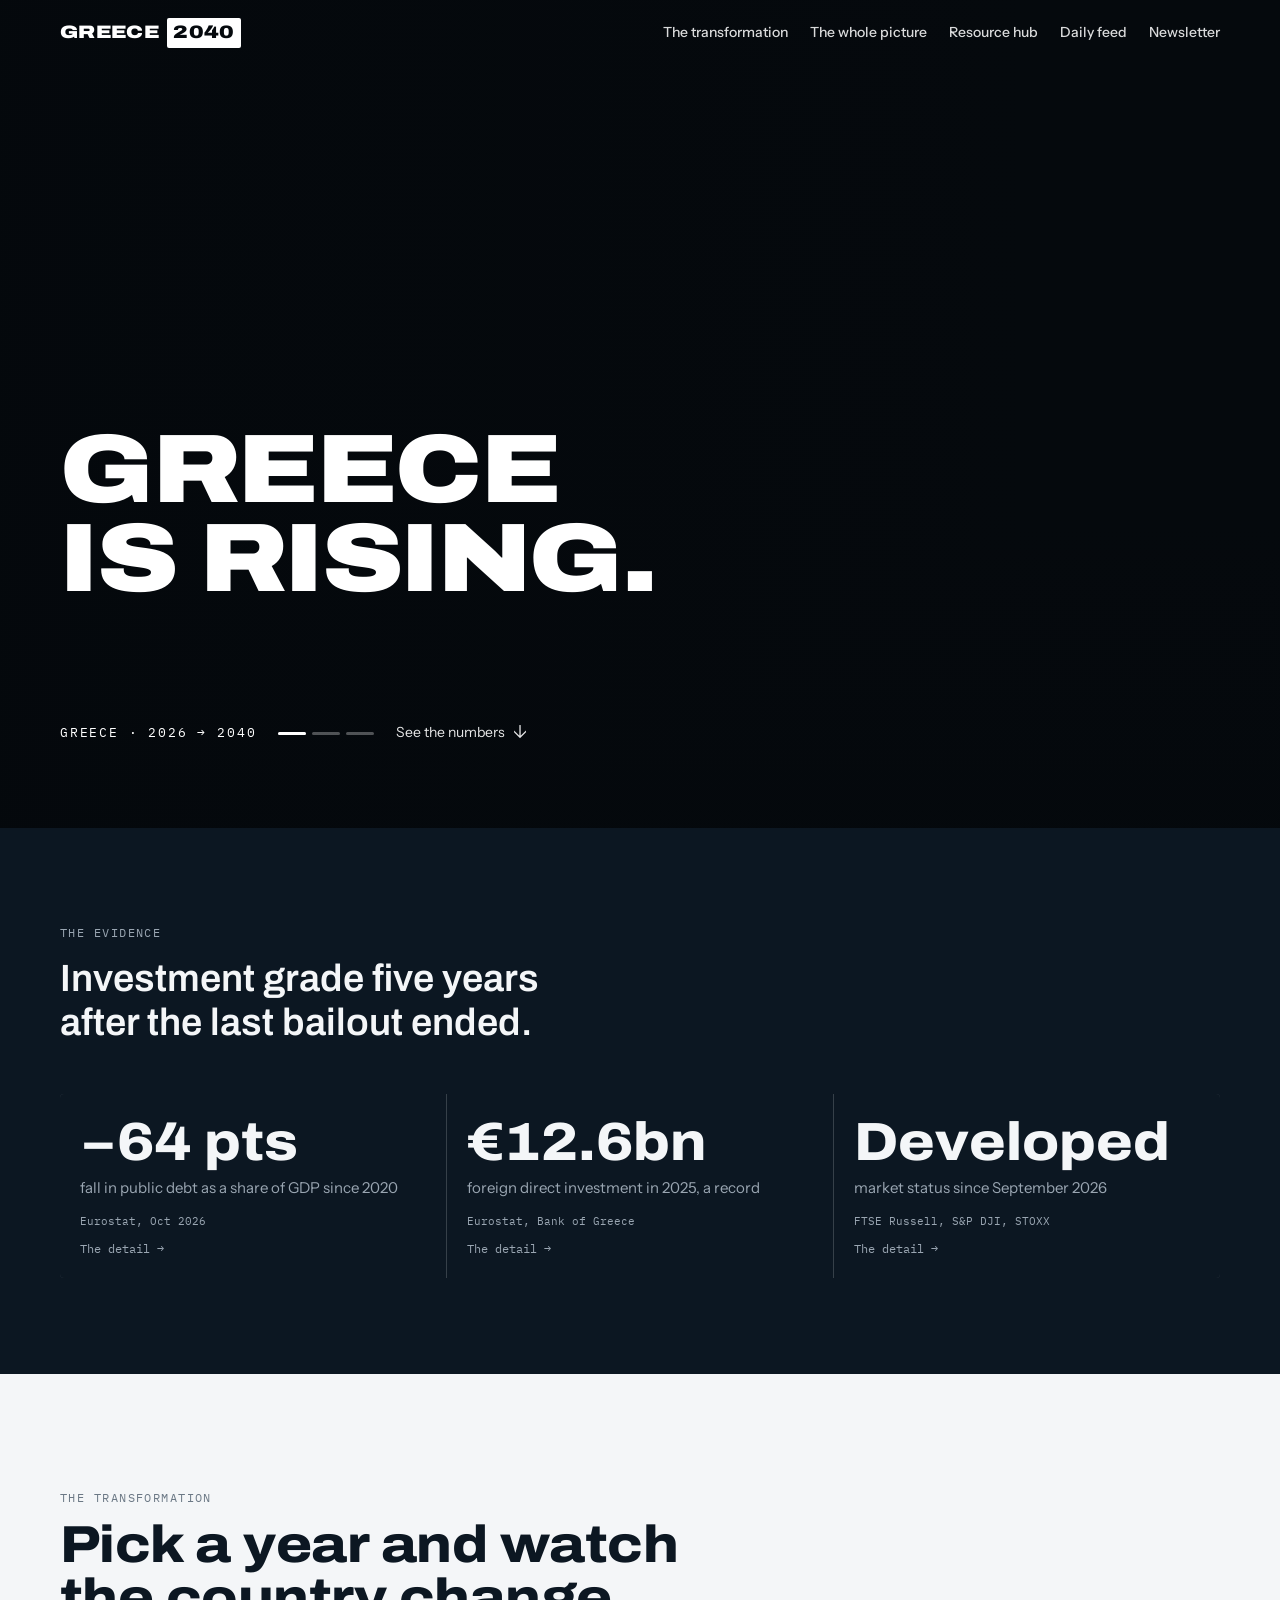
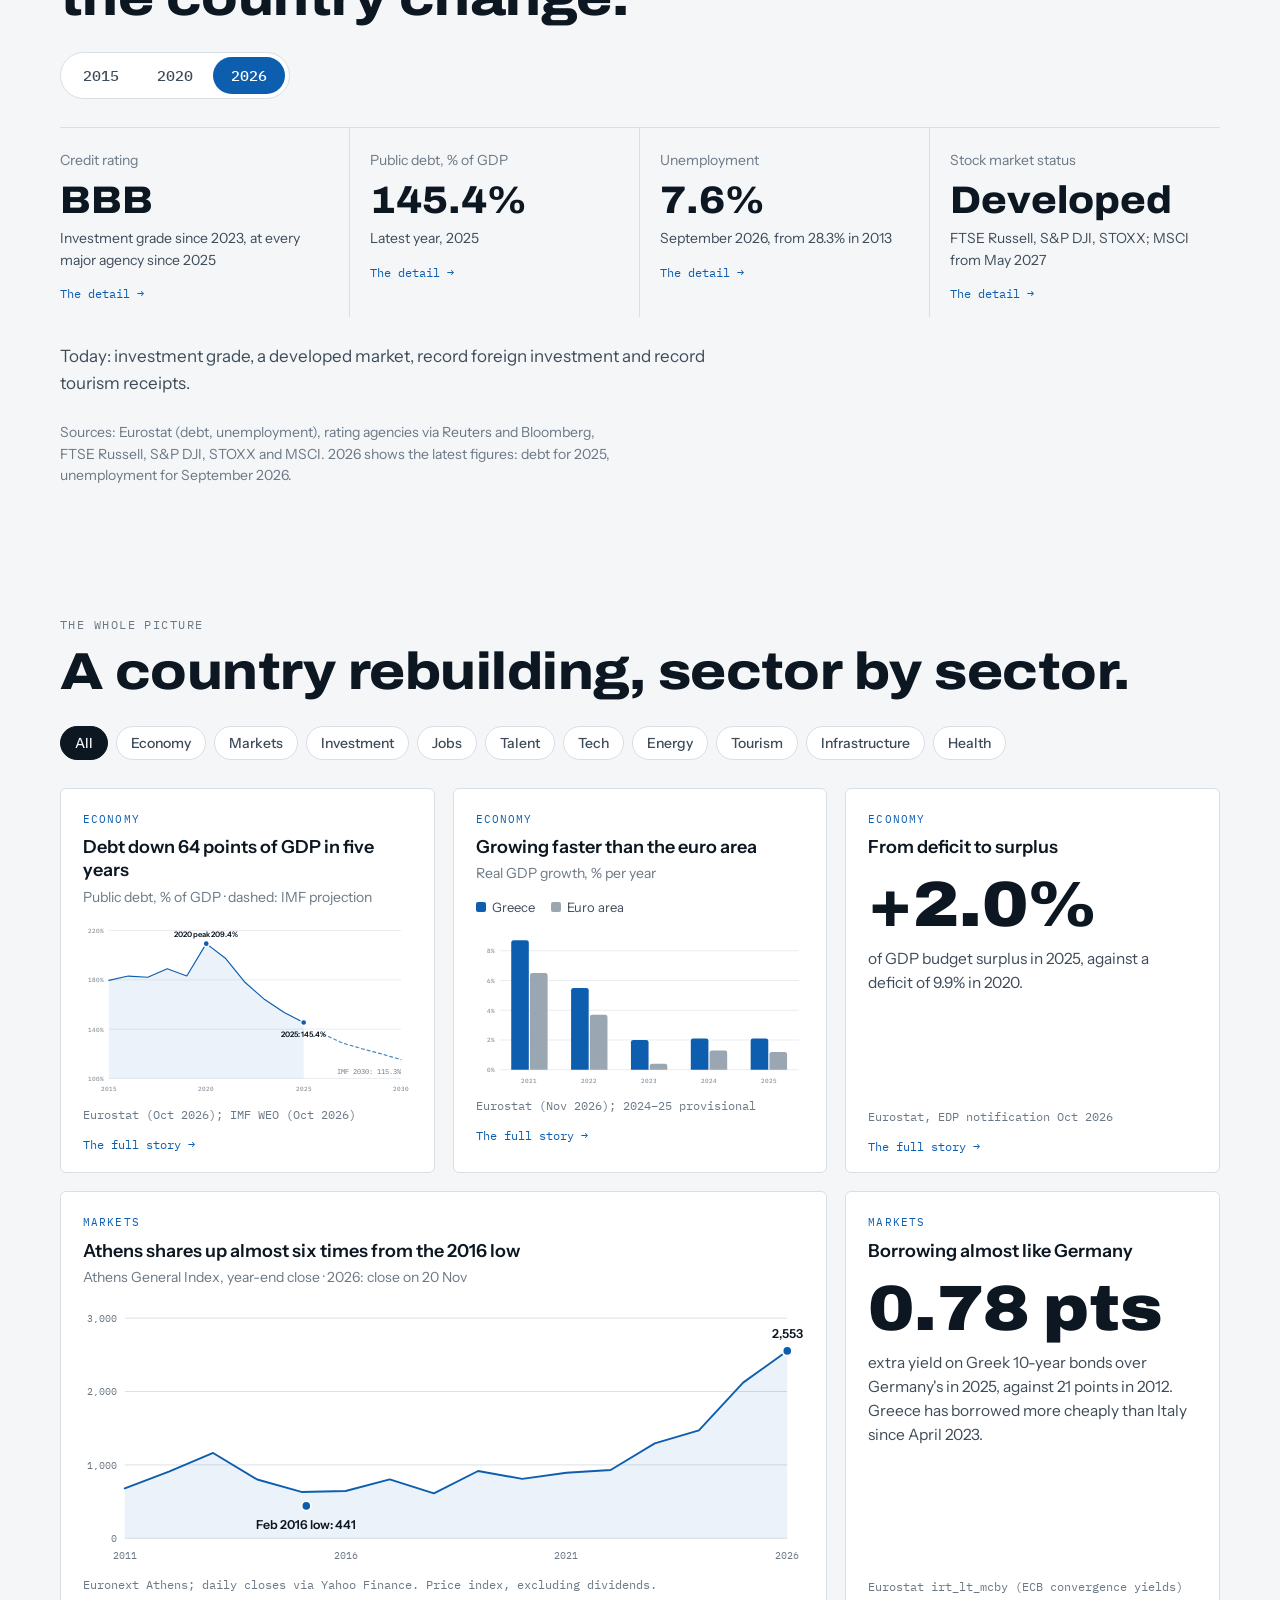
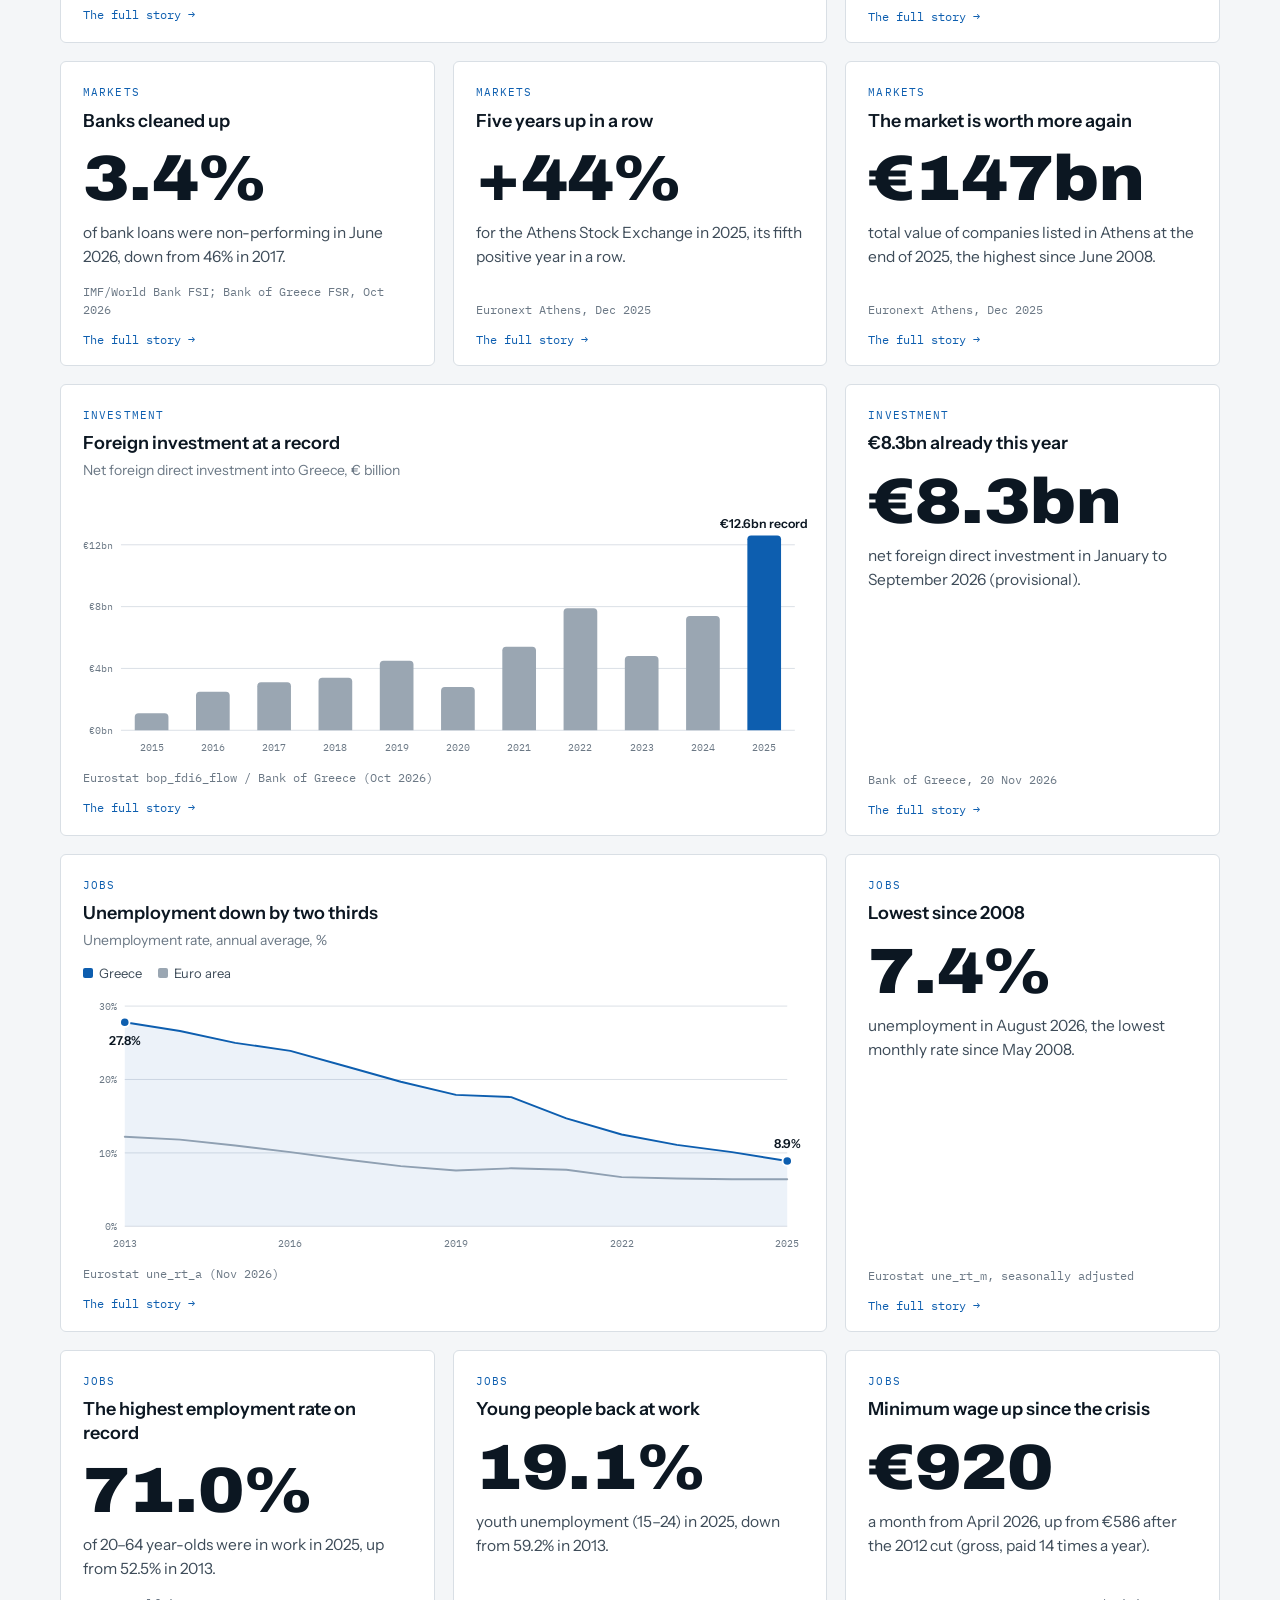
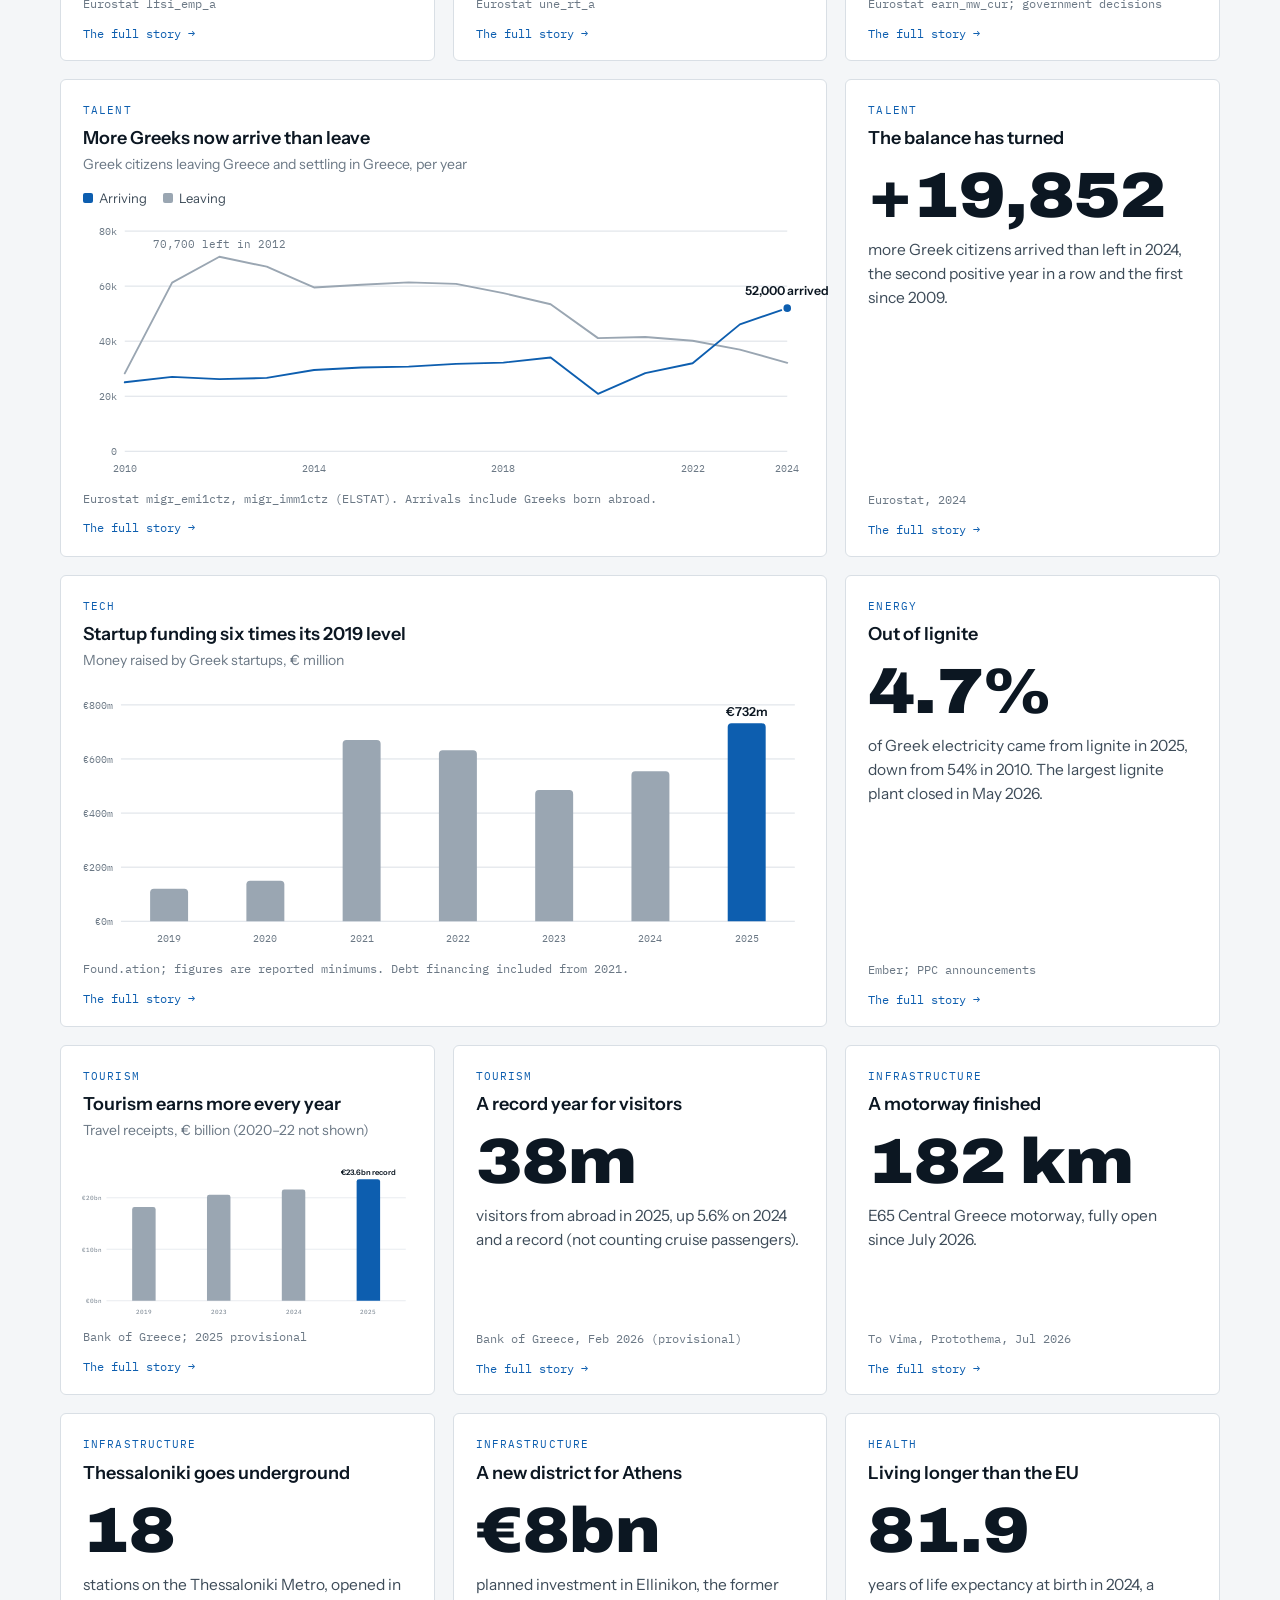
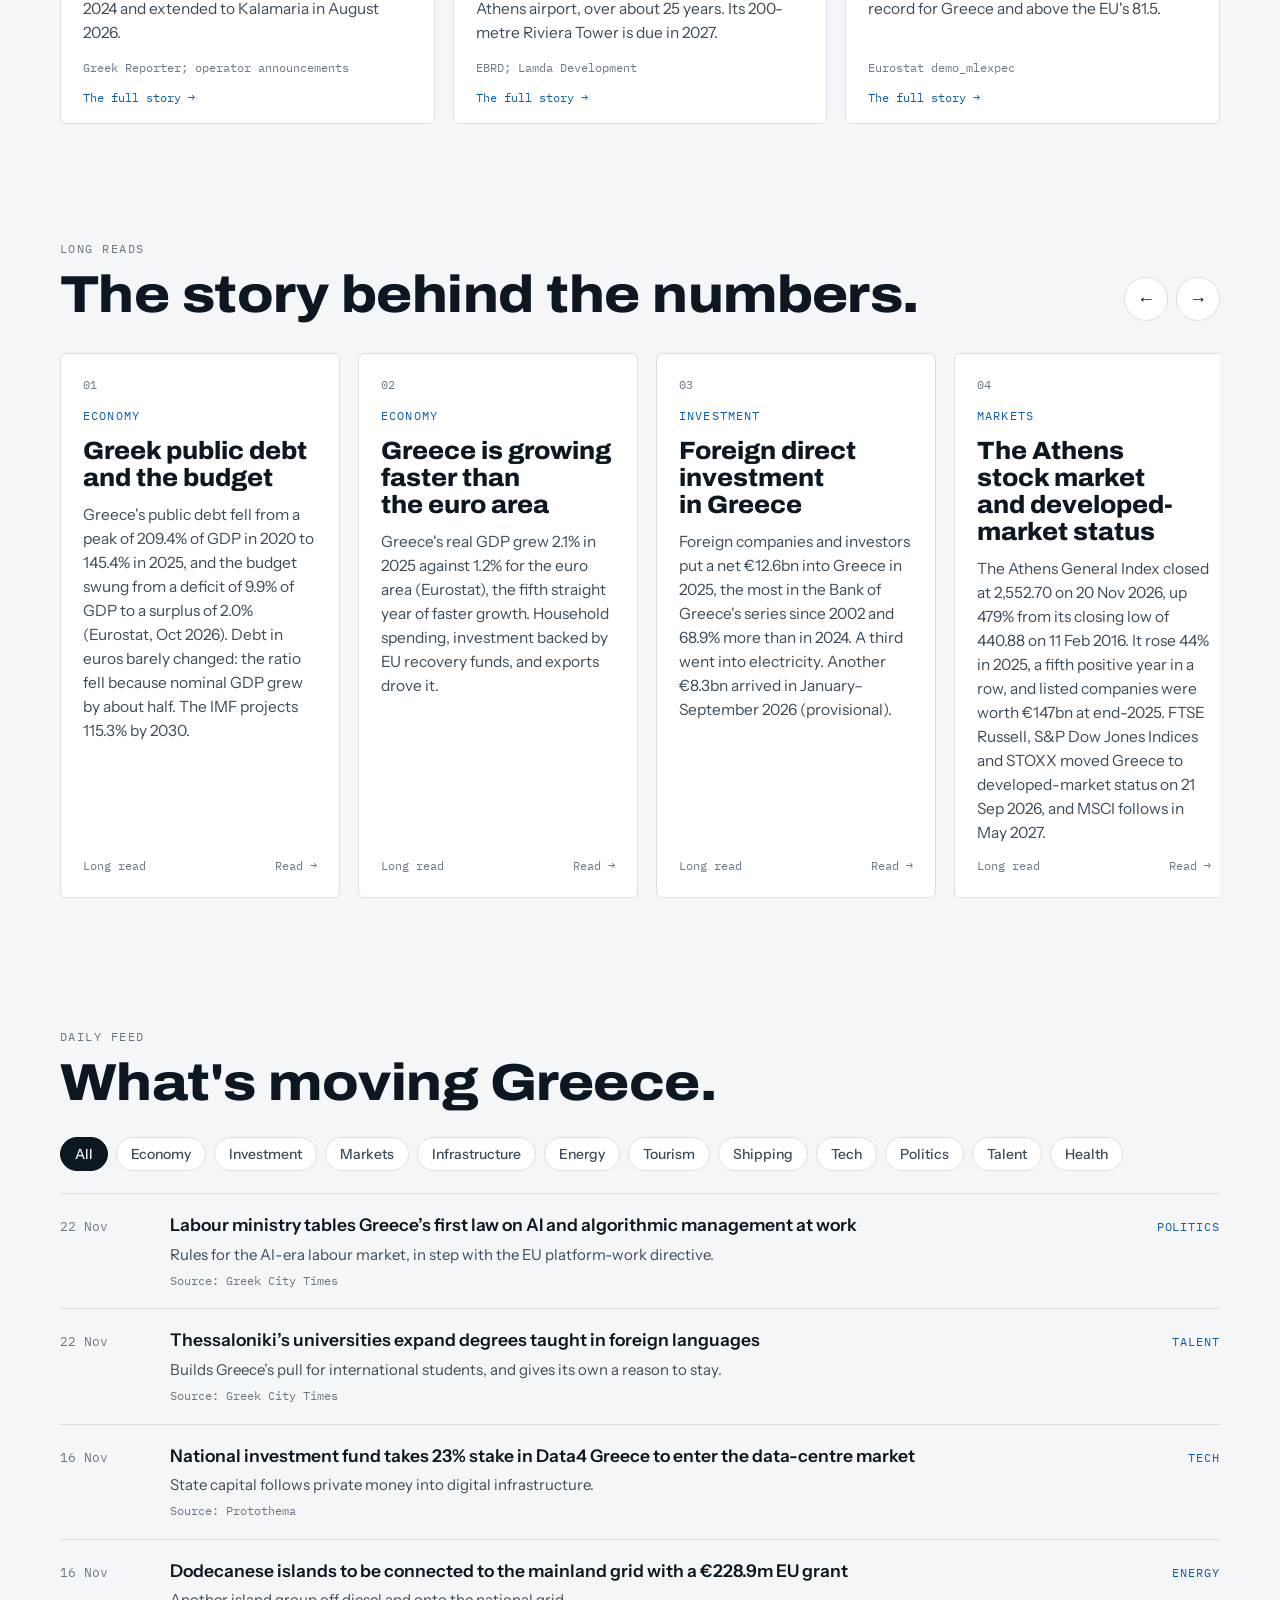
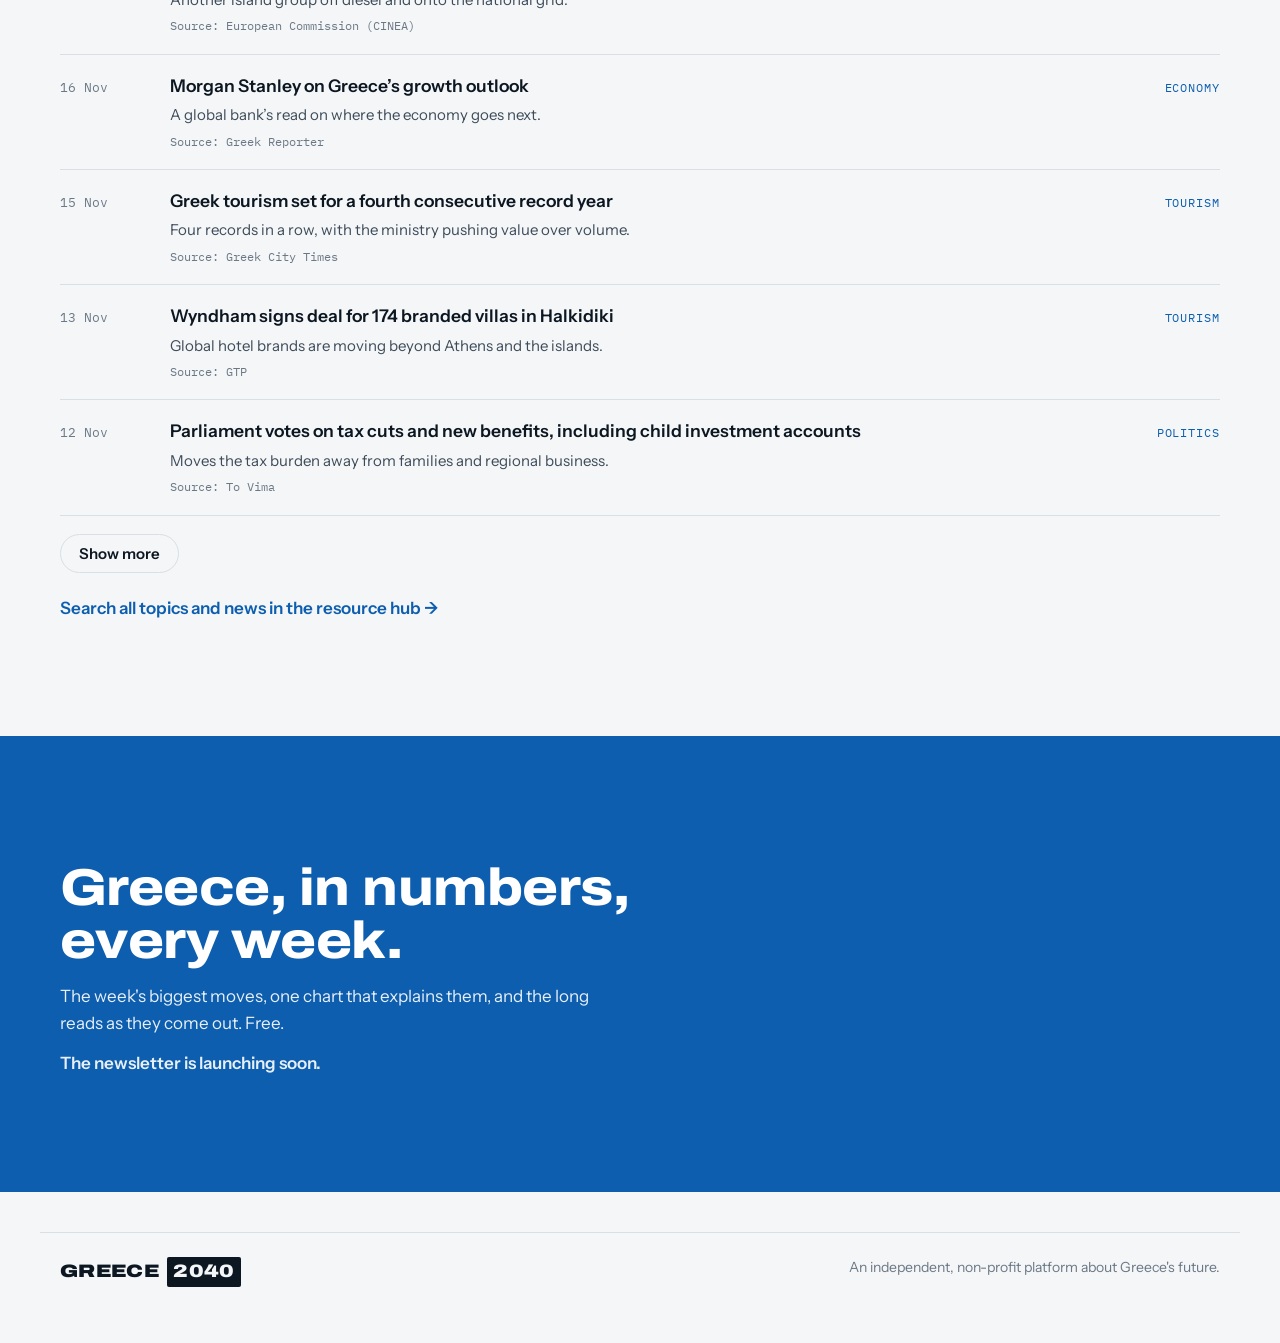
==== commit 09fadefd: "Tone pass on nine topic pages: achievement-first titles, gaps in What to watch Applies the approved " ====
--- a/index.html
+++ b/index.html
@@ -502,7 +502,7 @@
       </div>
       <div class="rail-btns"><button type="button" id="railPrev" aria-label="Previous long reads">←</button><button type="button" id="railNext" aria-label="Next long reads">→</button></div>
     </div>
-    <div class="rail" id="rail" tabindex="0" aria-label="Long reads"><!--BUILD:rail--><a class="read" href="pillars/public-finances.html"><span class="num">01</span><span class="tag">Economy</span><h3>Greek public debt and the budget</h3><p>Greece&#x27;s public debt fell from a peak of 209.4% of GDP in 2020 to 145.4% in 2025, and the budget swung from a deficit of 9.9% of GDP to a surplus of 2.0% (Eurostat, Oct 2026). Debt in euros barely changed: the ratio fell because nominal GDP grew by about half. Greece is still the most indebted country in the euro area, and the IMF projects 115.3% by 2030.</p><span class="meta"><span>Long read</span><span>Read →</span></span></a><a class="read" href="pillars/growth.html"><span class="num">02</span><span class="tag">Economy</span><h3>Greece is growing faster than the euro area, but has not yet won back 2008</h3><p>Greece&#x27;s real GDP grew 2.1% in 2025 against 1.2% for the euro area (Eurostat), the fifth straight year of faster growth. Household spending, investment backed by EU recovery funds, and exports drove it. The economy is still 13.9% smaller than in 2008, and GDP per head is 69.6% of the EU average. The Commission expects growth to slow to 1.5% by 2027 as recovery money ends.</p><span class="meta"><span>Long read</span><span>Read →</span></span></a><a class="read" href="pillars/investment.html"><span class="num">03</span><span class="tag">Investment</span><h3>Foreign direct investment in Greece</h3><p>Foreign companies and investors put a net €12.6bn into Greece in 2025, the most in the Bank of Greece&#x27;s series since 2002 and 68.9% more than in 2024. A third went into electricity. Another €8.3bn arrived in January–September 2026 (provisional). Even so, foreign-owned capital in Greece equals 37% of GDP, well below Portugal (71%) or Spain (59%).</p><span class="meta"><span>Long read</span><span>Read →</span></span></a><a class="read" href="pillars/stock-market.html"><span class="num">04</span><span class="tag">Markets</span><h3>The Athens stock market and developed-market status</h3><p>The Athens General Index closed at 2,552.70 on 20 Nov 2026, up 479% from its closing low of 440.88 on 11 Feb 2016. It rose 44% in 2025, a fifth positive year in a row, and listed companies were worth €147bn at end-2025. FTSE Russell, S&amp;P Dow Jones Indices and STOXX moved Greece to developed-market status on 21 Sep 2026, and MSCI follows in May 2027.</p><span class="meta"><span>Long read</span><span>Read →</span></span></a><a class="read" href="pillars/credit.html"><span class="num">05</span><span class="tag">Markets</span><h3>Credit ratings, bond yields and the banks</h3><p>Greece is rated BBB, investment grade, after more than a decade as junk. Scope and DBRS restored investment grade in 2023, S&amp;P and Fitch followed that year and Moody&#x27;s in March 2025. Markets moved first: the 10-year spread over Germany averaged 0.78 points in 2025, against 21 points in 2012 (Eurostat), and bad loans fell to 3.4% of bank loans in June 2026, from 46% in 2017.</p><span class="meta"><span>Long read</span><span>Read →</span></span></a><a class="read" href="pillars/jobs.html"><span class="num">06</span><span class="tag">Jobs</span><h3>Jobs, unemployment and wages</h3><p>Greek unemployment fell from 27.8% in 2013 to 8.9% in 2025, and the monthly rate reached 7.4% in August 2026, the lowest since May 2008 (Eurostat). A record 71.0% of 20–64 year-olds are in work and the minimum wage is €920.</p><span class="meta"><span>Long read</span><span>Read →</span></span></a><a class="read" href="pillars/talent.html"><span class="num">07</span><span class="tag">Talent</span><h3>Brain drain and brain regain</h3><p>In 2024, 51,993 Greek citizens settled in Greece and 32,141 left, a net gain of 19,852 and the second positive year in a row, according to ELSTAT estimates published by Eurostat. Departures have more than halved since the 2012 peak of 70,696. The gain is still small: 2023–24 added about 29,000 Greek citizens, against a net loss of about 328,000 in 2010–2022.</p><span class="meta"><span>Long read</span><span>Read →</span></span></a><a class="read" href="pillars/tech.html"><span class="num">08</span><span class="tag">Tech</span><h3>Startups and the tech sector</h3><p>Greek startups raised more than €732m in 2025, about six times the €120m of 2019, according to Found.ation. Microsoft, Google and Data4 are building data centres near Athens, and Greeks now use online public services more than the EU average (61% against 58% in 2025, Eurostat). But the ICT sector is still 3.5% of the economy against 5.6% in the EU, and basic digital skills are falling behind.</p><span class="meta"><span>Long read</span><span>Read →</span></span></a><a class="read" href="pillars/energy.html"><span class="num">09</span><span class="tag">Energy</span><h3>Greece is almost out of lignite, and now exports electricity</h3><p>Lignite made 54% of Greek electricity in 2010 and 4.7% in 2025 (Ember). The largest lignite plant, Agios Dimitrios, closed on 15 May 2026, and the last unit is due to stop burning lignite by end-2026. Wind and solar made 40.6% of generation in 2025, against 30.2% in the EU, but gas rose to 40.3% and the renewables share slipped for a second year.</p><span class="meta"><span>Long read</span><span>Read →</span></span></a><a class="read" href="pillars/tourism.html"><span class="num">10</span><span class="tag">Tourism</span><h3>Tourism</h3><p>Foreign visitors spent a record €23.6bn in Greece in 2025, more than double the 2010 figure, and 38m of them came, also a record, according to the Bank of Greece. Receipts rose another 9.7% in January–September 2026. Most of the growth comes from more visitors rather than bigger spending per trip, which is why the government now talks about value, a longer season and regions beyond the busiest islands.</p><span class="meta"><span>Long read</span><span>Read →</span></span></a><a class="read" href="pillars/infrastructure.html"><span class="num">11</span><span class="tag">Infrastructure</span><h3>Infrastructure and big projects</h3><p>Greece opened the full 182 km E65 motorway on 23 Jul 2026 and now runs 18 Thessaloniki Metro stations, a project that cost over €3bn. At Ellinikon, €8bn of investment is planned over about 25 years (EBRD). The EU Recovery Fund, worth €35.95bn to Greece, paid for much of the build-out. Other projects lag: Athens Metro Line 4 is now due in 2032, and Eurostat shows construction output still below its 2016 level.</p><span class="meta"><span>Long read</span><span>Read →</span></span></a><a class="read" href="pillars/health.html"><span class="num">12</span><span class="tag">Health</span><h3>Health and life expectancy</h3><p>Greeks now live longer than the average European: life expectancy at birth reached a record 81.9 years in 2024, against 81.5 for the EU (Eurostat). Avoidable deaths are below the EU rate. The system behind those numbers is weaker: households pay about 34% of health costs out of pocket, more than double the EU share, and 11.5% of adults reported unmet medical need in 2025, about five times the EU rate.</p><span class="meta"><span>Long read</span><span>Read →</span></span></a><!--/BUILD:rail--></div>
+    <div class="rail" id="rail" tabindex="0" aria-label="Long reads"><!--BUILD:rail--><a class="read" href="pillars/public-finances.html"><span class="num">01</span><span class="tag">Economy</span><h3>Greek public debt and the budget</h3><p>Greece&#x27;s public debt fell from a peak of 209.4% of GDP in 2020 to 145.4% in 2025, and the budget swung from a deficit of 9.9% of GDP to a surplus of 2.0% (Eurostat, Oct 2026). Debt in euros barely changed: the ratio fell because nominal GDP grew by about half. The IMF projects 115.3% by 2030.</p><span class="meta"><span>Long read</span><span>Read →</span></span></a><a class="read" href="pillars/growth.html"><span class="num">02</span><span class="tag">Economy</span><h3>Greece is growing faster than the euro area</h3><p>Greece&#x27;s real GDP grew 2.1% in 2025 against 1.2% for the euro area (Eurostat), the fifth straight year of faster growth. Household spending, investment backed by EU recovery funds, and exports drove it.</p><span class="meta"><span>Long read</span><span>Read →</span></span></a><a class="read" href="pillars/investment.html"><span class="num">03</span><span class="tag">Investment</span><h3>Foreign direct investment in Greece</h3><p>Foreign companies and investors put a net €12.6bn into Greece in 2025, the most in the Bank of Greece&#x27;s series since 2002 and 68.9% more than in 2024. A third went into electricity. Another €8.3bn arrived in January–September 2026 (provisional). </p><span class="meta"><span>Long read</span><span>Read →</span></span></a><a class="read" href="pillars/stock-market.html"><span class="num">04</span><span class="tag">Markets</span><h3>The Athens stock market and developed-market status</h3><p>The Athens General Index closed at 2,552.70 on 20 Nov 2026, up 479% from its closing low of 440.88 on 11 Feb 2016. It rose 44% in 2025, a fifth positive year in a row, and listed companies were worth €147bn at end-2025. FTSE Russell, S&amp;P Dow Jones Indices and STOXX moved Greece to developed-market status on 21 Sep 2026, and MSCI follows in May 2027.</p><span class="meta"><span>Long read</span><span>Read →</span></span></a><a class="read" href="pillars/credit.html"><span class="num">05</span><span class="tag">Markets</span><h3>Credit ratings, bond yields and the banks</h3><p>Greece is rated BBB, investment grade, after more than a decade as junk. Scope and DBRS restored investment grade in 2023, S&amp;P and Fitch followed that year and Moody&#x27;s in March 2025. Markets moved first: the 10-year spread over Germany averaged 0.78 points in 2025, against 21 points in 2012 (Eurostat), and bad loans fell to 3.4% of bank loans in June 2026, from 46% in 2017.</p><span class="meta"><span>Long read</span><span>Read →</span></span></a><a class="read" href="pillars/jobs.html"><span class="num">06</span><span class="tag">Jobs</span><h3>Jobs, unemployment and wages</h3><p>Greek unemployment fell from 27.8% in 2013 to 8.9% in 2025, and the monthly rate reached 7.4% in August 2026, the lowest since May 2008 (Eurostat). A record 71.0% of 20–64 year-olds are in work and the minimum wage is €920.</p><span class="meta"><span>Long read</span><span>Read →</span></span></a><a class="read" href="pillars/talent.html"><span class="num">07</span><span class="tag">Talent</span><h3>Brain drain and brain regain</h3><p>In 2024, 51,993 Greek citizens settled in Greece and 32,141 left, a net gain of 19,852 and the second positive year in a row, according to ELSTAT estimates published by Eurostat. Departures have more than halved since the 2012 peak of 70,696.</p><span class="meta"><span>Long read</span><span>Read →</span></span></a><a class="read" href="pillars/tech.html"><span class="num">08</span><span class="tag">Tech</span><h3>Startups and the tech sector</h3><p>Greek startups raised more than €732m in 2025, about six times the €120m of 2019, according to Found.ation. Microsoft, Google and Data4 are building data centres near Athens, and Greeks now use online public services more than the EU average (61% against 58% in 2025, Eurostat).</p><span class="meta"><span>Long read</span><span>Read →</span></span></a><a class="read" href="pillars/energy.html"><span class="num">09</span><span class="tag">Energy</span><h3>Greece is almost out of lignite, and now exports electricity</h3><p>Lignite made 54% of Greek electricity in 2010 and 4.7% in 2025 (Ember). The largest lignite plant, Agios Dimitrios, closed on 15 May 2026, and the last unit is due to stop burning lignite by end-2026. Wind and solar made 40.6% of generation in 2025, against 30.2% in the EU.</p><span class="meta"><span>Long read</span><span>Read →</span></span></a><a class="read" href="pillars/tourism.html"><span class="num">10</span><span class="tag">Tourism</span><h3>Tourism</h3><p>Foreign visitors spent a record €23.6bn in Greece in 2025, more than double the 2010 figure, and 38m of them came, also a record, according to the Bank of Greece. Receipts rose another 9.7% in January–September 2026. </p><span class="meta"><span>Long read</span><span>Read →</span></span></a><a class="read" href="pillars/infrastructure.html"><span class="num">11</span><span class="tag">Infrastructure</span><h3>Infrastructure and big projects</h3><p>Greece opened the full 182 km E65 motorway on 23 Jul 2026 and now runs 18 Thessaloniki Metro stations, a project that cost over €3bn. At Ellinikon, €8bn of investment is planned over about 25 years (EBRD). The EU Recovery Fund, worth €35.95bn to Greece, paid for much of the build-out. </p><span class="meta"><span>Long read</span><span>Read →</span></span></a><a class="read" href="pillars/health.html"><span class="num">12</span><span class="tag">Health</span><h3>Health and life expectancy</h3><p>Greeks now live longer than the average European: life expectancy at birth reached a record 81.9 years in 2024, against 81.5 for the EU (Eurostat). Avoidable deaths are below the EU rate. The health system is being modernised: free cancer and heart screening has reached more than 6 million people, the government says, every adult is enrolled with a personal doctor, and €1.5bn of EU recovery money is going into health.</p><span class="meta"><span>Long read</span><span>Read →</span></span></a><!--/BUILD:rail--></div>
   </div>
 </section>
 
